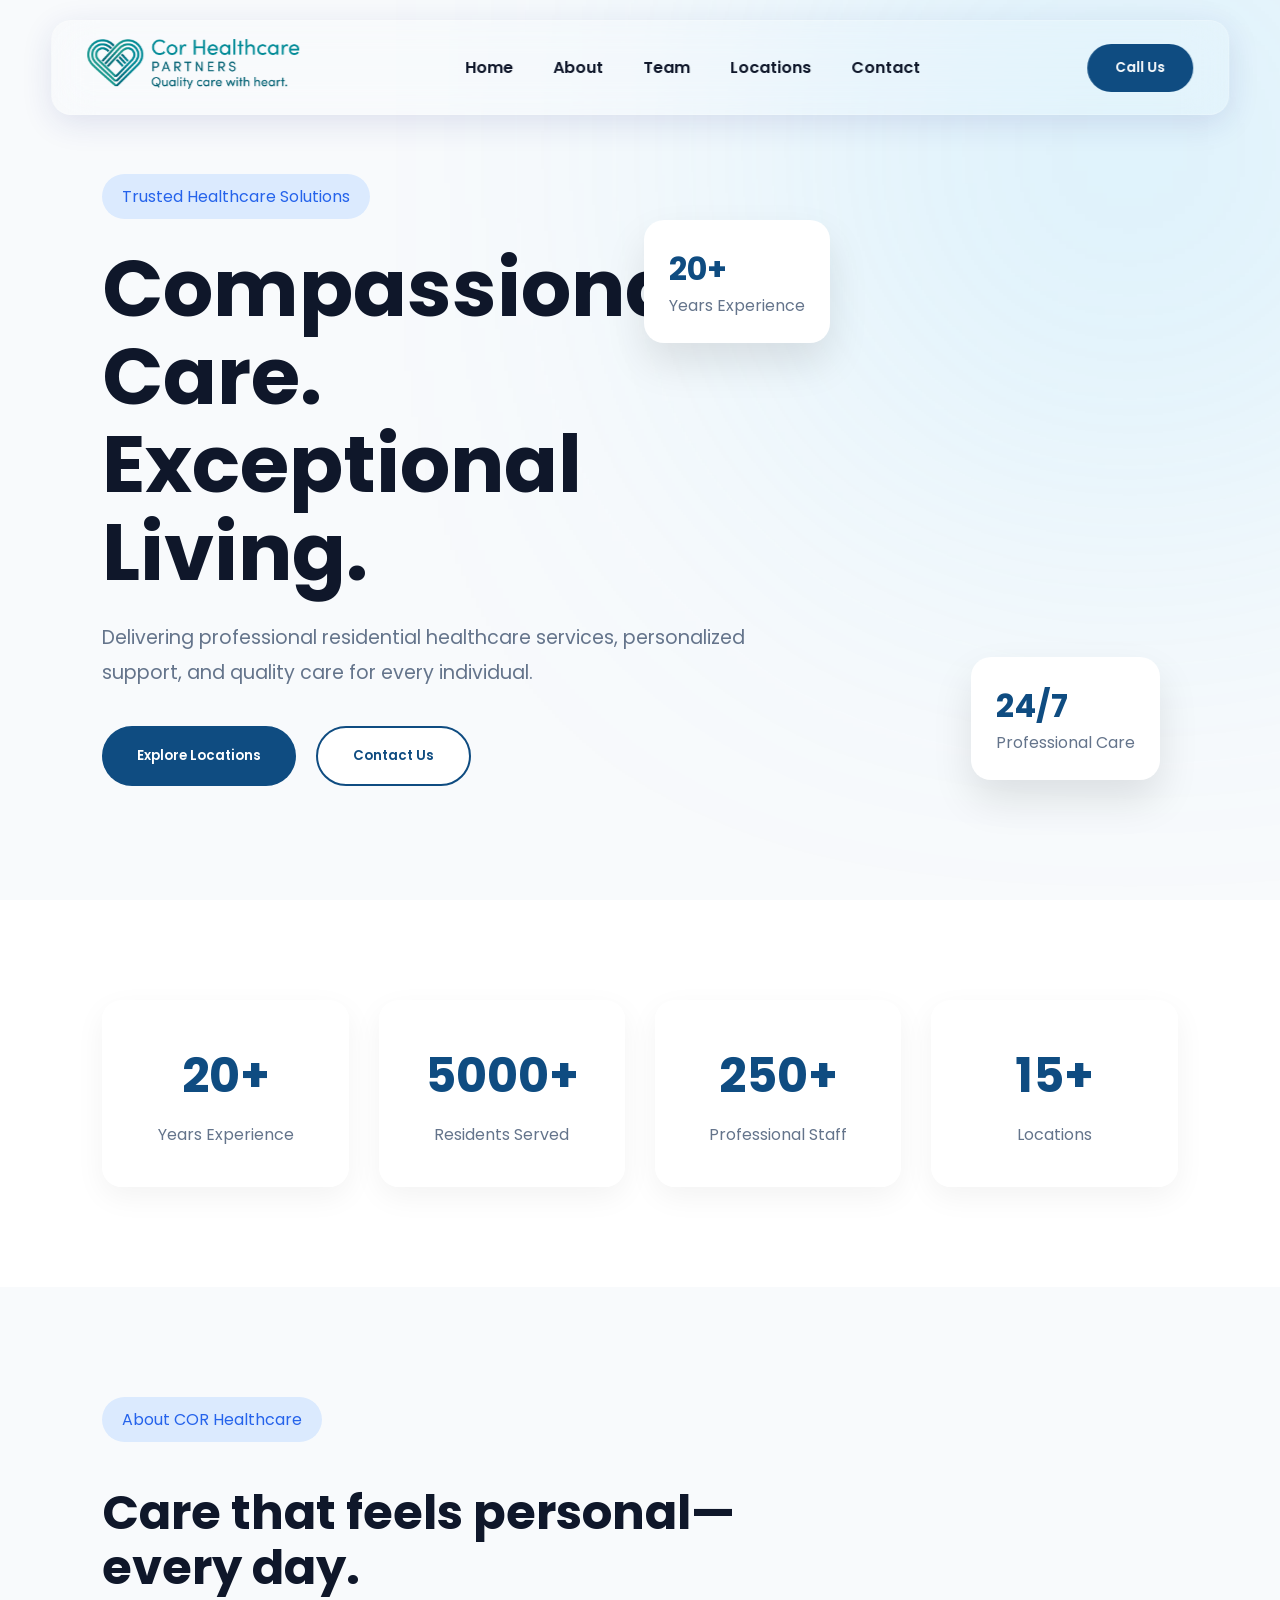
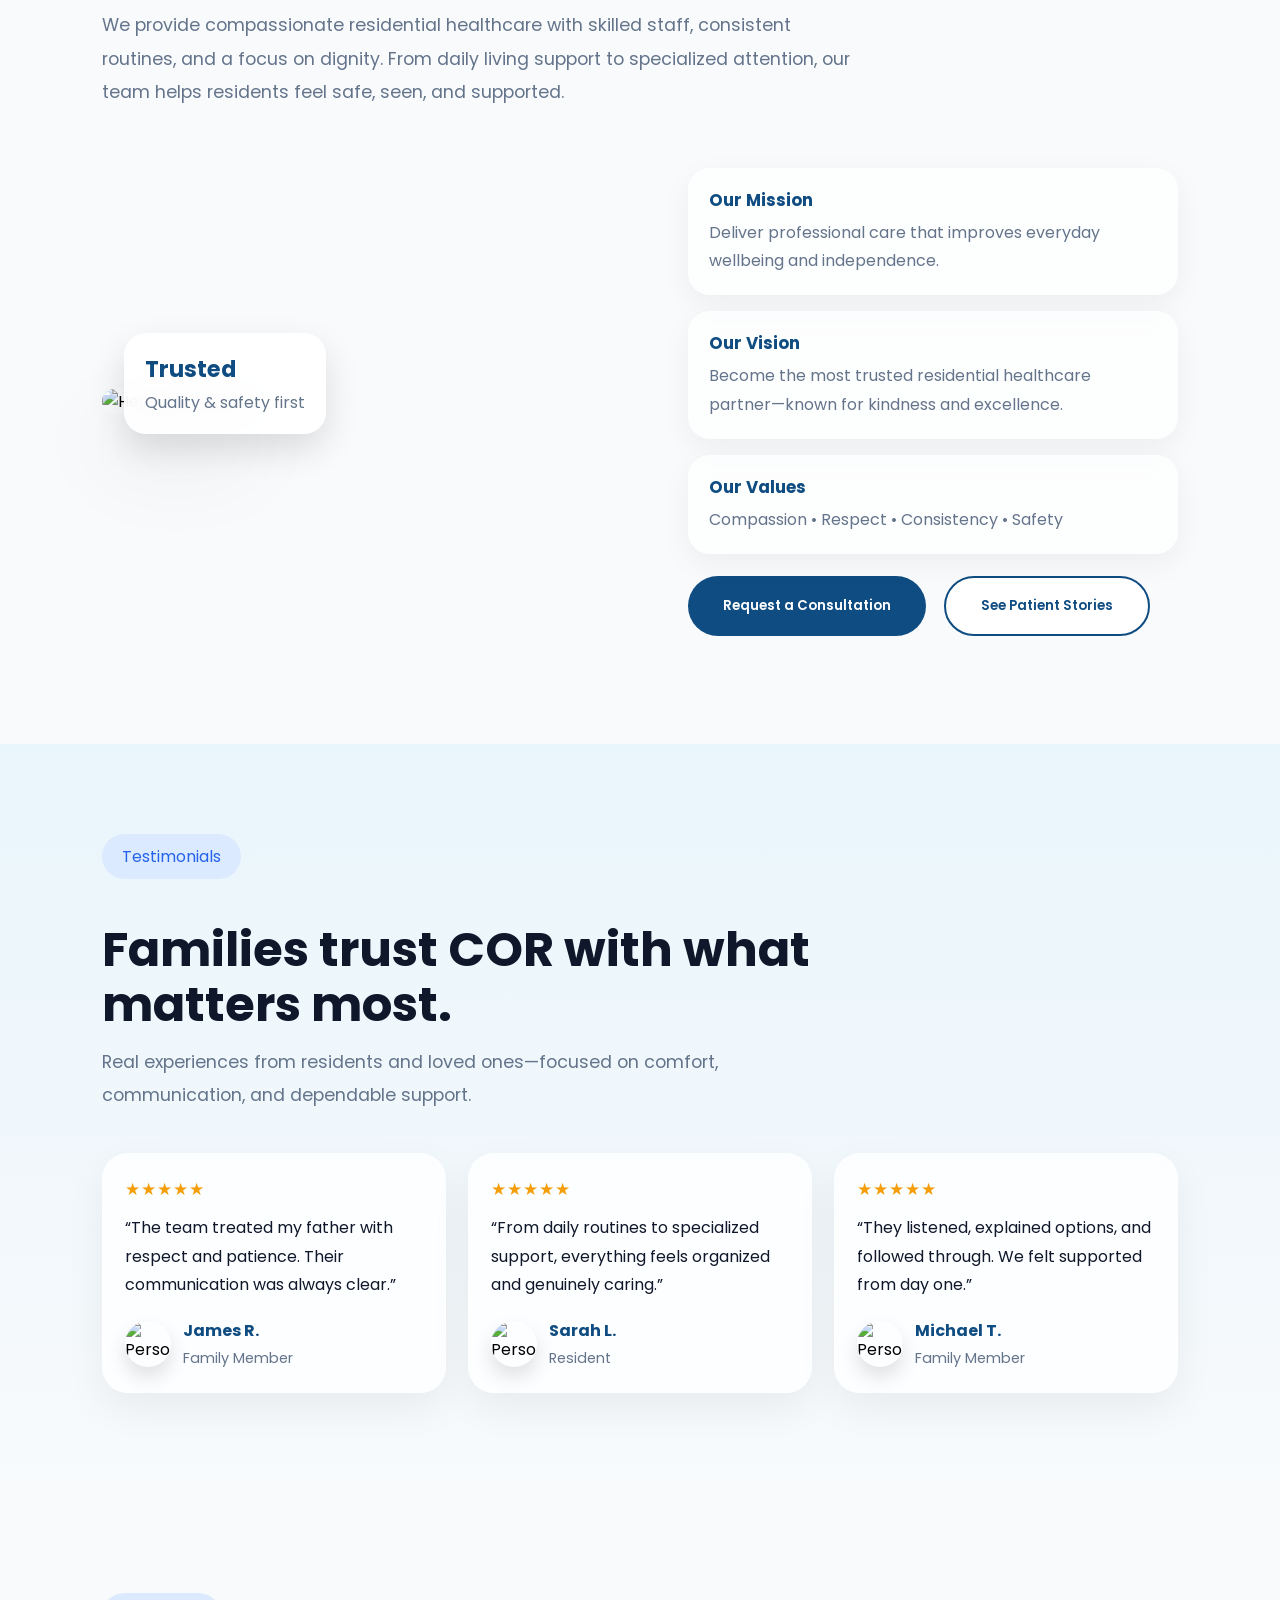
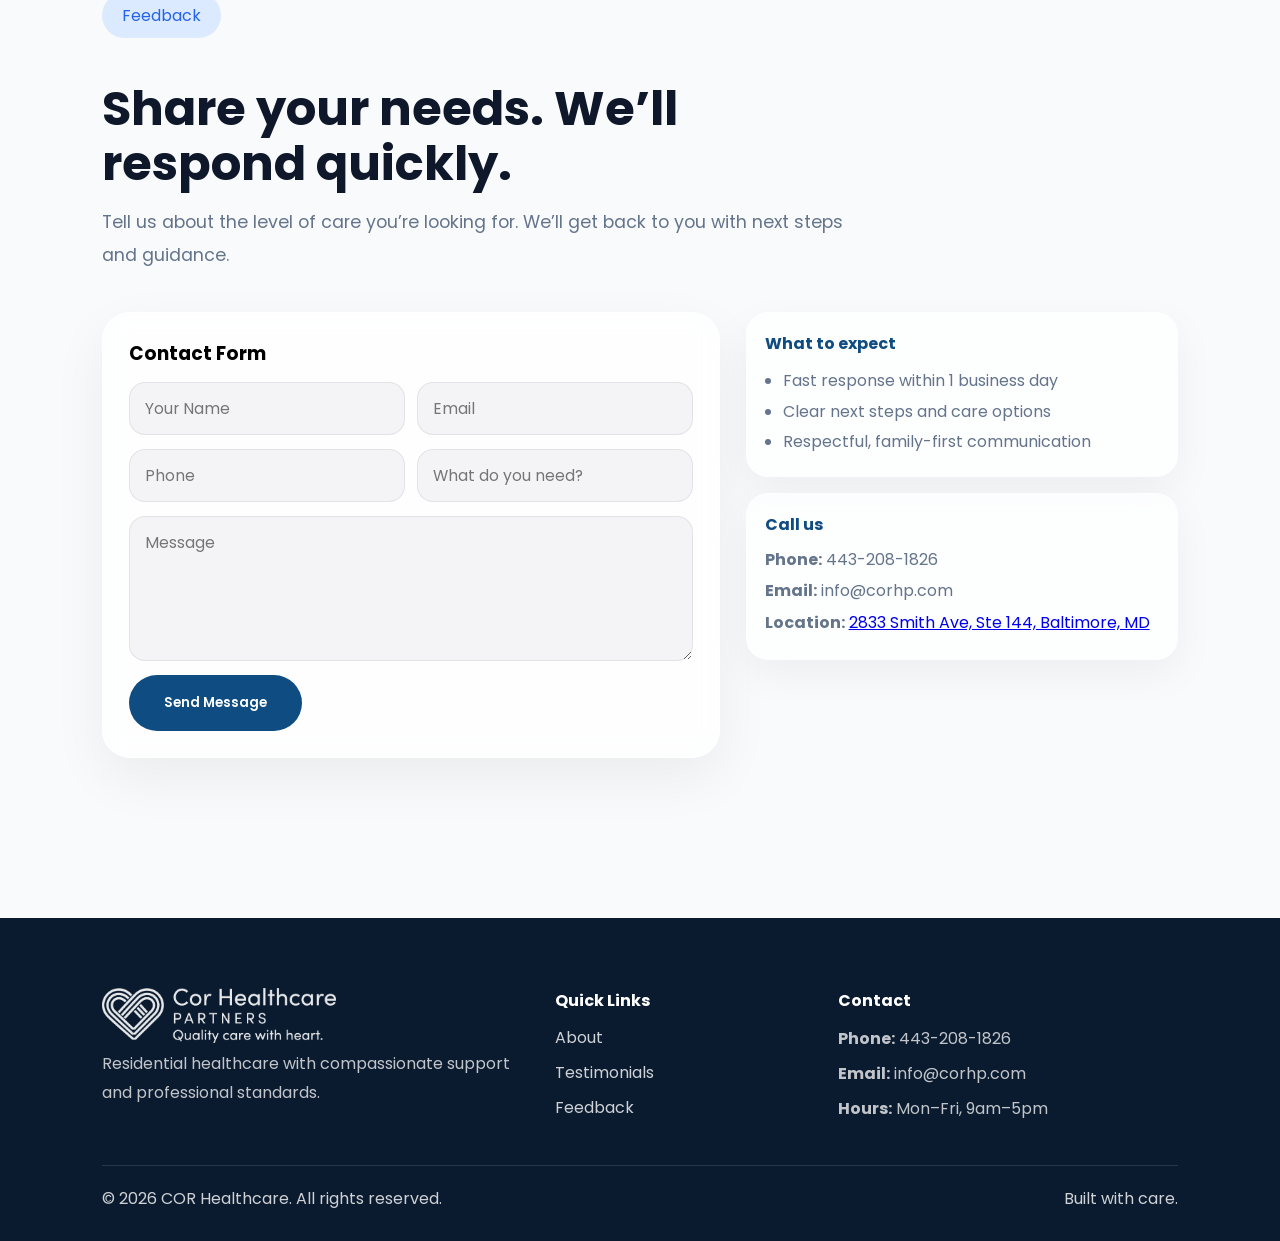
==== index.html @ ffe54008 "first" ====
<!DOCTYPE html>
<html lang="en">
<head>
  <meta charset="UTF-8">
  <meta name="viewport" content="width=device-width, initial-scale=1.0">
  <title>COR Healthcare</title>

  <link rel="stylesheet" href="index.css">
  

  

  <link rel="preconnect" href="https://fonts.googleapis.com">
  <link href="https://fonts.googleapis.com/css2?family=Poppins:wght@300;400;500;600;700;800&display=swap" rel="stylesheet">
</head>
<body>
  <div id="top"></div>

  <nav class="navbar">
    <div class="logo">
      <img src="logonew.png" alt="COR Healthcare Logo" />
    </div>

    <button class="menu-btn" type="button" aria-label="Open menu" aria-expanded="false" aria-controls="nav-links">
      <span class="menu-icon" aria-hidden="true"></span>
    </button>

    <ul id="nav-links" class="nav-links">
  <li><a href="index.html">Home</a></li>
  <li><a href="about.html">About</a></li>
  <li><a href="team.html">Team</a></li>
  <li><a href="locations.html">Locations</a></li>
  <li><a href="contact.html">Contact</a></li>
</ul>

    <button class="nav-btn" onclick="location.href='#feedback'">Call Us</button>
  </nav>






  <section class="hero">

    <div class="hero-content">
      <span class="tag">Trusted Healthcare Solutions</span>

      <h1>
        Compassionate Care.
        <br>
        Exceptional Living.
      </h1>

      <p>
        Delivering professional residential healthcare services,
        personalized support, and quality care for every individual.
      </p>

      <div class="hero-buttons">
        <button class="primary-btn">Explore Locations</button>
        <button class="secondary-btn">Contact Us</button>
      </div>
    </div>

    <div class="hero-image">
      <img src="https://images.unsplash.com/photo-1576091160550-2173dba999ef?q=80&w=1200" alt="">
    </div>

    <div class="floating-card card1">
      <h3>20+</h3>
      <p>Years Experience</p>
    </div>

    <div class="floating-card card2">
      <h3>24/7</h3>
      <p>Professional Care</p>
    </div>

  </section>



  


  <section class="stats-section reveal">
  
  <div class="stats-container">

    <div class="stat-box reveal">
      <h2 class="counter" data-target="20">0</h2>
      <p>Years Experience</p>
    </div>

    <div class="stat-box reveal">
      <h2 class="counter" data-target="5000">0</h2>
      <p>Residents Served</p>
    </div>

    <div class="stat-box reveal">
      <h2 class="counter" data-target="250">0</h2>
      <p>Professional Staff</p>
    </div>

    <div class="stat-box reveal">
      <h2 class="counter" data-target="15">0</h2>
      <p>Locations</p>
    </div>

  </div>

</section>


  <section id="about" class="about-section">
    <div class="section-inner">
      <div class="section-heading reveal">
        <span class="tag">About COR Healthcare</span>
        <h2>Care that feels personal—every day.</h2>
        <p>
          We provide compassionate residential healthcare with skilled staff, consistent routines, and a focus on dignity.
          From daily living support to specialized attention, our team helps residents feel safe, seen, and supported.
        </p>
      </div>

      <div class="about-grid">
        <div class="about-media reveal">
          <img src="https://images.unsplash.com/photo-1526256262350-7da7584cf5eb?q=80&w=1200" alt="Healthcare team" />
          <div class="media-badge">
            <h3>Trusted</h3>
            <p>Quality & safety first</p>
          </div>
        </div>

        <div class="about-content reveal">
          <div class="about-points">
            <div class="point-card">
              <h4>Our Mission</h4>
              <p>Deliver professional care that improves everyday wellbeing and independence.</p>
            </div>
            <div class="point-card">
              <h4>Our Vision</h4>
              <p>Become the most trusted residential healthcare partner—known for kindness and excellence.</p>
            </div>
            <div class="point-card">
              <h4>Our Values</h4>
              <p>Compassion • Respect • Consistency • Safety</p>
            </div>
          </div>

          <div class="about-cta">
            <button class="primary-btn" onclick="location.href='#feedback'">Request a Consultation</button>
            <button class="secondary-btn" onclick="location.href='#testimonials'">See Patient Stories</button>
          </div>
        </div>
      </div>

    </div>
  </section>

  <section id="testimonials" class="testimonials-section">
    <div class="section-inner">
      <div class="section-heading reveal">
        <span class="tag">Testimonials</span>
        <h2>Families trust COR with what matters most.</h2>
        <p>
          Real experiences from residents and loved ones—focused on comfort, communication, and dependable support.
        </p>
      </div>

      <div class="testimonial-grid">
        <div class="testimonial-card reveal">
          <div class="stars">★★★★★</div>
          <p class="quote">“The team treated my father with respect and patience. Their communication was always clear.”</p>
          <div class="person">
            <img src="https://images.unsplash.com/photo-1506794778202-cad84cf45f1d?q=80&w=1200" alt="Person" />
            <div>
              <h4>James R.</h4>
              <span>Family Member</span>
            </div>
          </div>
        </div>

        <div class="testimonial-card reveal">
          <div class="stars">★★★★★</div>
          <p class="quote">“From daily routines to specialized support, everything feels organized and genuinely caring.”</p>
          <div class="person">
            <img src="https://images.unsplash.com/photo-1544723795-3fb6469f5b39?q=80&w=1200" alt="Person" />
            <div>
              <h4>Sarah L.</h4>
              <span>Resident</span>
            </div>
          </div>
        </div>

        <div class="testimonial-card reveal">
          <div class="stars">★★★★★</div>
          <p class="quote">“They listened, explained options, and followed through. We felt supported from day one.”</p>
          <div class="person">
            <img src="https://images.unsplash.com/photo-1524504388940-b1c1722653e1?q=80&w=1200" alt="Person" />
            <div>
              <h4>Michael T.</h4>
              <span>Family Member</span>
            </div>
          </div>
        </div>

      </div>
    </div>
  </section>

  <section id="feedback" class="feedback-section">
    <div class="section-inner">
      <div class="section-heading reveal">
        <span class="tag">Feedback</span>
        <h2>Share your needs. We’ll respond quickly.</h2>
        <p>
          Tell us about the level of care you’re looking for. We’ll get back to you with next steps and guidance.
        </p>
      </div>

      <div class="feedback-grid">
        <div class="feedback-card reveal">
          <h3>Contact Form</h3>
          <form id="feedbackForm" class="form">
            <div class="form-row">
              <input type="text" name="name" placeholder="Your Name" required />
              <input type="email" name="email" placeholder="Email" required />
            </div>

            <div class="form-row">
              <input type="tel" name="phone" placeholder="Phone" required />
              <input type="text" name="topic" placeholder="What do you need?" required />
            </div>

            <textarea name="message" rows="5" placeholder="Message" required></textarea>

            <button type="submit" class="primary-btn submit-btn">Send Message</button>
          </form>
          
        </div>

        <div class="feedback-side reveal">
          <div class="side-box">
            <h4>What to expect</h4>
            <ul>
              <li>Fast response within 1 business day</li>
              <li>Clear next steps and care options</li>
              <li>Respectful, family-first communication</li>
            </ul>
          </div>
          <div class="side-box">
            <h4>Call us</h4>
            <p class="contact-line"><strong>Phone:</strong> 443-208-1826</p>
            <p class="contact-line"><strong>Email:</strong> info@corhp.com</p>
            <p class="contact-line">
  <strong>Location:</strong>
  <a href="https://www.google.com/maps/search/?api=1&query=2833+Smith+Ave,+Ste+144,+Baltimore,+MD"
     target="_blank" rel="noopener noreferrer">
    2833 Smith Ave, Ste 144, Baltimore, MD
  </a>
</p>
          </div>
        </div>
      </div>

      <div id="toast" class="toast" aria-live="polite"></div>
    </div>
  </section>

  <footer id="footer" class="footer">
    <div class="section-inner">
      <div class="footer-grid">
        <div class="footer-col reveal">
          <div class="footer-logo">
  <img src="footerlogo.png" alt="COR Healthcare Logo" />
</div>
          <p>
            Residential healthcare with compassionate support and professional standards.
          </p>
        </div>

        <div class="footer-col reveal">
          <h4>Quick Links</h4>
          <ul>
            <li><a href="#about">About</a></li>
            <li><a href="#testimonials">Testimonials</a></li>
            <li><a href="#feedback">Feedback</a></li>
          </ul>
        </div>

        <div class="footer-col reveal">
          <h4>Contact</h4>
          <p class="contact-line"><strong>Phone:</strong> 443-208-1826</p>
          <p class="contact-line"><strong>Email:</strong> info@corhp.com</p>
          <p class="contact-line"><strong>Hours:</strong> Mon–Fri, 9am–5pm</p>
        </div>
      </div>

      <div class="footer-bottom">
        <div class="reveal">© <span id="year"></span> COR Healthcare. All rights reserved.</div>
        <div class="reveal">Built with care.</div>
      </div>
    </div>
  </footer>

  <script src="index.js"></script>

</body>
</html>
---- index.css ----
*{
  margin:0;
  padding:0;
  box-sizing:border-box;
  font-family:'Poppins',sans-serif;
}

body{
  background:#f8fafc;
  overflow-x:hidden;
}

/* Reusable section container */
.section-inner{
  width:100%;
  max-width:1200px;
  margin:0 auto;
}

/* Smooth scroll for anchor jumps */
html{
  scroll-behavior:smooth;
}
html, body{
  overflow-x: hidden;
}

/* =========================
   REVEAL ON SCROLL
========================= */
.reveal{
  opacity:0;
  transform:translateY(22px);
  transition:0.8s ease;
}

.reveal.active{
  opacity:1;
  transform:translateY(0);
}

/* slight staggering for grids */
.reveal:nth-child(2){
  transition-delay:80ms;
}
.reveal:nth-child(3){
  transition-delay:140ms;
}
.reveal:nth-child(4){
  transition-delay:200ms;
}


/* =========================
   GLASSMORPHIC NAVBAR
========================= */

.navbar{
  position: fixed;
  top: 20px;
  left: 50%;
  transform: translateX(-50%);
  width: 92%;
  max-width: 1400px;

  padding: 18px 35px;

  display: flex;
  justify-content: space-between;
  align-items: center;

  z-index: 1000;

  background: rgba(255,255,255,0.08);
  backdrop-filter: blur(20px);
  -webkit-backdrop-filter: blur(20px);

  border: 1px solid rgba(255,255,255,0.18);
  border-radius: 20px;

  box-shadow: 0 8px 32px rgba(31,38,135,.12);

  transition: .4s ease;
}

.navbar.scrolled{
  background: rgba(255,255,255,0.85);
  backdrop-filter: blur(30px);
  -webkit-backdrop-filter: blur(30px);
  box-shadow: 0 15px 40px rgba(0,0,0,.08);
}

/* LOGO */
.logo img {
  height: 50px;   /* adjust as needed */
  width: auto;
  object-fit: contain;
}

/* NAV LINKS */
.nav-links{
  display:flex;
  list-style:none;
  gap:40px;
}

.nav-links a{
  text-decoration:none;
  color:#0f172a;
  font-weight:600;
  position:relative;
  transition:.3s;
}

/* hover underline */
.nav-links a::after{
  content:'';
  position:absolute;
  left:0;
  bottom:-6px;
  width:0%;
  height:2px;
  background:#0f4c81;
  transition:.3s;
}

.nav-links a:hover::after{
  width:100%;
}

/* BUTTON */
.nav-btn{
  background:#0f4c81;
  color:white;
  border:none;
  padding:14px 28px;
  border-radius:50px;
  cursor:pointer;
  font-weight:600;
  transition:.3s;
}

.nav-btn:hover{
  transform:translateY(-3px);
  box-shadow:0 12px 25px rgba(15,76,129,.35);
}

/* MOBILE MENU BUTTON */
.menu-btn{
  display:none;
  width:46px;
  height:40px;
  border-radius:12px;
  border:1px solid rgba(255,255,255,0.25);
  background:rgba(255,255,255,0.18);
  backdrop-filter: blur(10px);
  -webkit-backdrop-filter: blur(10px);
  cursor:pointer;
  align-items:center;
  justify-content:center;
}

.menu-icon{
  width:22px;
  height:14px;
  position:relative;
  display:block;
}

.menu-icon::before,
.menu-icon::after{
  content:"";
  position:absolute;
  left:0;
  right:0;
  height:2px;
  background:#0f172a;
  border-radius:2px;
}

.menu-icon::before{ top:0; }
.menu-icon::after{ bottom:0; }

.menu-icon{
  background:linear-gradient(#0f172a,#0f172a);
  background-repeat:no-repeat;
  background-size:100% 2px;
  background-position:center;
}

/* =========================
   HERO SECTION
========================= */


.hero{
  min-height:100vh;
  padding:160px 8% 100px;
  display:flex;
  align-items:center;
  justify-content:space-between;
  gap:80px;
  position:relative;
}

/* soft background glow */
.hero::before{
  content:'';
  position:absolute;
  width:700px;
  height:700px;
  background:#38bdf8;
  filter:blur(180px);
  opacity:.15;
  top:-200px;
  right:-200px;
  z-index:-1;
}

.hero-content{
  max-width:650px;
}

.tag{
  display:inline-block;
  padding:10px 20px;
  border-radius:30px;
  background:#dbeafe;
  color:#2563eb;
  margin-bottom:25px;
}

/* BIG TYPOGRAPHY */
.hero-content h1{
  font-size:5rem;
  line-height:1.1;
  color:#0f172a;
  margin-bottom:25px;
}

.hero-content p{
  font-size:1.2rem;
  color:#64748b;
  line-height:1.8;
  margin-bottom:35px;
}

.hero-buttons{
  display:flex;
  gap:20px;
}

/* BUTTONS */
.primary-btn{
  background:#0f4c81;
  color:white;
  border:none;
  padding:18px 35px;
  border-radius:50px;
  cursor:pointer;
  font-weight:600;
}

.secondary-btn{
  background:white;
  border:2px solid #0f4c81;
  color:#0f4c81;
  padding:18px 35px;
  border-radius:50px;
  cursor:pointer;
  font-weight:600;
}

/* IMAGE */
.hero-image{
  flex:1;
}

.hero-image img{
  width:100%;
  border-radius:30px;
  box-shadow:0 40px 80px rgba(0,0,0,.15);
}

/* FLOATING CARDS */
.floating-card{
  position:absolute;
  background:white;
  padding:25px;
  border-radius:20px;
  box-shadow:0 20px 40px rgba(0,0,0,.1);
  animation: float 4s ease-in-out infinite;
}

@keyframes float{
  0%,100%{ transform:translateY(0); }
  50%{ transform:translateY(-10px); }
}

.card1{
  top:220px;
  right:450px;
}

.card2{
  bottom:120px;
  right:120px;
}

.floating-card h3{
  color:#0f4c81;
  font-size:2rem;
}

.floating-card p{
  color:#64748b;
}

/* =========================
   RESPONSIVE DESIGN
========================= */

/* LAPTOP */
@media(max-width:1200px){
  .hero-content h1{
    font-size:4rem;
  }
}

/* TABLET */
@media(max-width:991px){

  .hero{
    flex-direction:column;
    text-align:center;
    gap:40px;
    padding-top:180px;
  }

  .hero-content h1{
    font-size:3.2rem;
  }

  .hero-buttons{
    justify-content:center;
  }

  .floating-card{
    display:none;
  }

  .menu-btn{
    display:inline-flex;
  }

  /* Mobile dropdown panel */
  .nav-links{
    display:block;
    position:absolute;
    top:88px;
    left:50%;
    transform:translateX(-50%);

    width:min(92vw, 520px);
    padding:12px;

    background:rgba(255,255,255,0.92);
    border:1px solid rgba(255,255,255,0.35);
    backdrop-filter: blur(18px);
    -webkit-backdrop-filter: blur(18px);
    border-radius:18px;

    box-shadow:0 18px 60px rgba(0,0,0,0.12);

    max-height:0;
    overflow:hidden;
    opacity:0;
    transition:0.25s ease;
  }

  .nav-links.active{
    max-height:320px;
    opacity:1;
  }

  .nav-links{
    display:flex;
    flex-direction:column;
    gap:14px;
    align-items:flex-start;
  }

  .nav-links a{
    width:100%;
    padding:10px 12px;
    border-radius:12px;
  }

  .nav-links a::after{
    display:none;
  }

  .nav-links a:hover{
    background:rgba(15,76,129,0.08);
  }
}

/* MOBILE */
@media(max-width:576px){

  .navbar{
    padding:15px 18px;
    top:14px;
  }

  .hero{
    padding-left:4%;
    padding-right:4%;
  }

  .hero-content h1{
    font-size:2.4rem;
  }

  .hero-content p{
    font-size:1rem;
  }

  .hero-buttons{
    flex-direction:column;
  }

  .primary-btn,
  .secondary-btn{
    width:100%;
  }

  /* Keep dropdown aligned */
  .nav-links{
    top:82px;
  }
}









.stats-section{
  padding:100px 8%;
  background:#ffffff;
}

.stats-container{
  display:grid;
  grid-template-columns:repeat(4,1fr);
  gap:30px;
  max-width:1200px;
  margin:auto;
}

.stat-box{
  text-align:center;
  padding:40px 20px;
  border-radius:20px;

  background:rgba(255,255,255,0.7);
  backdrop-filter: blur(10px);

  box-shadow:0 10px 30px rgba(0,0,0,0.05);

  transition:0.4s ease;
}

.stat-box:hover{
  transform:translateY(-10px);
  box-shadow:0 20px 50px rgba(0,0,0,0.1);
}

.stat-box h2{
  font-size:3rem;
  color:#0f4c81;
  margin-bottom:10px;
}

.stat-box p{
  color:#64748b;
  font-size:1rem;
}

/* RESPONSIVE */

@media(max-width:992px){
  .stats-container{
    grid-template-columns:repeat(2,1fr);
  }
}

@media(max-width:576px){
  .stats-container{
    grid-template-columns:1fr;
  }

  .stat-box h2{
    font-size:2.5rem;
  }
}

/* =========================
   ABOUT
========================= */
.about-section{
  padding:110px 8% 90px;
  position:relative;
}

.section-heading{
  max-width:760px;
  margin-bottom:40px;
}

.section-heading h2{
  font-size:3rem;
  color:#0f172a;
  margin:18px 0 14px;
  line-height:1.15;
}

.section-heading p{
  color:#64748b;
  font-size:1.1rem;
  line-height:1.9;
}

.about-grid{
  display:grid;
  grid-template-columns:1.05fr 0.95fr;
  gap:45px;
  align-items:center;
}

.about-media{
  position:relative;
}

.about-media img{
  width:100%;
  height:420px;
  object-fit:cover;
  border-radius:30px;
  box-shadow:0 40px 90px rgba(0,0,0,0.12);
}

.media-badge{
  position:absolute;
  left:22px;
  bottom:-20px;
  background:rgba(255,255,255,0.92);
  border:1px solid rgba(255,255,255,0.35);
  backdrop-filter: blur(15px);
  -webkit-backdrop-filter: blur(15px);
  border-radius:22px;
  padding:18px 20px;
  box-shadow:0 15px 35px rgba(0,0,0,0.12);
}

.media-badge h3{
  color:#0f4c81;
  font-size:1.4rem;
  margin-bottom:4px;
}

.media-badge p{
  color:#64748b;
}

.about-content{
  padding:18px 0;
}

.about-points{
  display:grid;
  gap:16px;
}

.point-card{
  background:rgba(255,255,255,0.7);
  border:1px solid rgba(255,255,255,0.35);
  backdrop-filter: blur(10px);
  -webkit-backdrop-filter: blur(10px);
  border-radius:22px;
  padding:18px 20px;
  box-shadow:0 10px 30px rgba(0,0,0,0.05);
}

.point-card h4{
  color:#0f4c81;
  font-size:1.05rem;
  margin-bottom:6px;
}

.point-card p{
  color:#64748b;
  line-height:1.8;
}

.about-cta{
  display:flex;
  gap:18px;
  margin-top:22px;
  flex-wrap:wrap;
}

/* =========================
   TESTIMONIALS
========================= */
.testimonials-section{
  padding:90px 8% 110px;
  background:linear-gradient(180deg, rgba(56,189,248,0.08), rgba(255,255,255,0.0));
}

.testimonial-grid{
  display:grid;
  grid-template-columns:repeat(3,1fr);
  gap:22px;
}

.testimonial-card{
  background:rgba(255,255,255,0.78);
  border:1px solid rgba(255,255,255,0.35);
  backdrop-filter: blur(12px);
  -webkit-backdrop-filter: blur(12px);
  border-radius:26px;
  padding:22px;
  box-shadow:0 15px 40px rgba(0,0,0,0.06);
  transition:0.35s ease;
}

.testimonial-card:hover{
  transform:translateY(-10px);
  box-shadow:0 25px 60px rgba(0,0,0,0.12);
}

.stars{
  color:#f59e0b;
  letter-spacing:1px;
  margin-bottom:12px;
  font-size:1.05rem;
}

.quote{
  color:#0f172a;
  line-height:1.8;
  font-size:1rem;
  margin-bottom:18px;
}

.person{
  display:flex;
  gap:12px;
  align-items:center;
}

.person img{
  width:46px;
  height:46px;
  border-radius:50%;
  object-fit:cover;
  box-shadow:0 10px 20px rgba(0,0,0,0.12);
}

.person h4{
  color:#0f4c81;
  margin-bottom:2px;
  font-size:1rem;
}

.person span{
  color:#64748b;
  font-size:0.9rem;
}

/* =========================
   FEEDBACK / FORM
========================= */
.feedback-section{
  padding:90px 8% 120px;
}

.feedback-grid{
  display:grid;
  grid-template-columns:1fr 0.7fr;
  gap:26px;
  align-items:start;
}

.feedback-card{
  background:rgba(255,255,255,0.82);
  border:1px solid rgba(255,255,255,0.4);
  backdrop-filter: blur(12px);
  -webkit-backdrop-filter: blur(12px);
  border-radius:28px;
  padding:26px;
  box-shadow:0 20px 55px rgba(0,0,0,0.06);
}

.form h3{
  margin-bottom:10px;
}

.form{
  display:flex;
  flex-direction:column;
  gap:14px;
  margin-top:14px;
}

.form-row{
  display:grid;
  grid-template-columns:1fr 1fr;
  gap:12px;
}

input, textarea{
  width:100%;
  border:none;
  outline:none;
  padding:14px 15px;
  border-radius:16px;
  background:rgba(15,23,42,0.04);
  border:1px solid rgba(15,23,42,0.08);
  color:#0f172a;
  transition:0.25s ease;
  font-size:0.98rem;
}

input:focus, textarea:focus{
  border-color:rgba(15,76,129,0.5);
  box-shadow:0 0 0 4px rgba(56,189,248,0.18);
  background:rgba(56,189,248,0.06);
}

.submit-btn{
  width:fit-content;
}

.form-note{
  margin-top:14px;
  color:#64748b;
  font-size:0.92rem;
  line-height:1.6;
}

.feedback-side{
  display:flex;
  flex-direction:column;
  gap:16px;
}

.side-box{
  background:rgba(255,255,255,0.72);
  border:1px solid rgba(255,255,255,0.35);
  backdrop-filter: blur(12px);
  -webkit-backdrop-filter: blur(12px);
  border-radius:22px;
  padding:18px;
  box-shadow:0 14px 40px rgba(0,0,0,0.05);
}

.side-box h4{
  color:#0f4c81;
  margin-bottom:10px;
}

.side-box ul{
  padding-left:18px;
  color:#64748b;
  line-height:1.9;
}

.contact-line{
  color:#64748b;
  margin:6px 0;
  line-height:1.6;
}

.toast{
  margin-top:18px;
  min-height:22px;
  font-weight:600;
  color:#0f4c81;
  opacity:0;
  transform:translateY(10px);
  transition:0.25s ease;
}

.toast.show{
  opacity:1;
  transform:translateY(0);
}

/* =========================
   FOOTER
========================= */
.footer{
  padding:70px 8% 30px;
  background:#0b1b2f;
  color:white;
}

.footer-grid{
  display:grid;
  grid-template-columns:1fr 0.6fr 0.8fr;
  gap:28px;
}

.footer-col p{
  color:rgba(255,255,255,0.75);
  line-height:1.8;
}

.footer-logo img {
  height: 55px;
  opacity: 0.9;
  transition: 0.3s ease;
}

.footer-logo img:hover {
  opacity: 1;
  transform: scale(1.05);
}

.footer-col h4{
  margin-bottom:12px;
  color:#ffffff;
}

.footer-col ul{
  padding:0;
  list-style:none;
  display:flex;
  flex-direction:column;
  gap:10px;
}

.footer-col a{
  color:rgba(255,255,255,0.8);
  text-decoration:none;
  position:relative;
}

.footer-col a::after{
  content:'';
  position:absolute;
  left:0;
  bottom:-6px;
  width:0%;
  height:2px;
  background:#67c3ff;
  transition:.3s;
}

.footer-col a:hover::after{
  width:100%;
}

.footer-bottom{
  margin-top:35px;
  display:flex;
  justify-content:space-between;
  gap:14px;
  padding-top:20px;
  border-top:1px solid rgba(255,255,255,0.12);
  color:rgba(255,255,255,0.8);
  flex-wrap:wrap;
}

.footer-bottom .reveal{
  opacity:1;
  transform:none;
  transition:none;
}

/* =========================
   RESPONSIVE NEW SECTIONS
========================= */
@media(max-width:992px){
  .about-grid{ grid-template-columns:1fr; }
  .about-media img{ height:360px; }
  .testimonial-grid{ grid-template-columns:1fr; }
  .feedback-grid{ grid-template-columns:1fr; }
  .footer-grid{ grid-template-columns:1fr; }
  .section-heading h2{ font-size:2.4rem; }
}
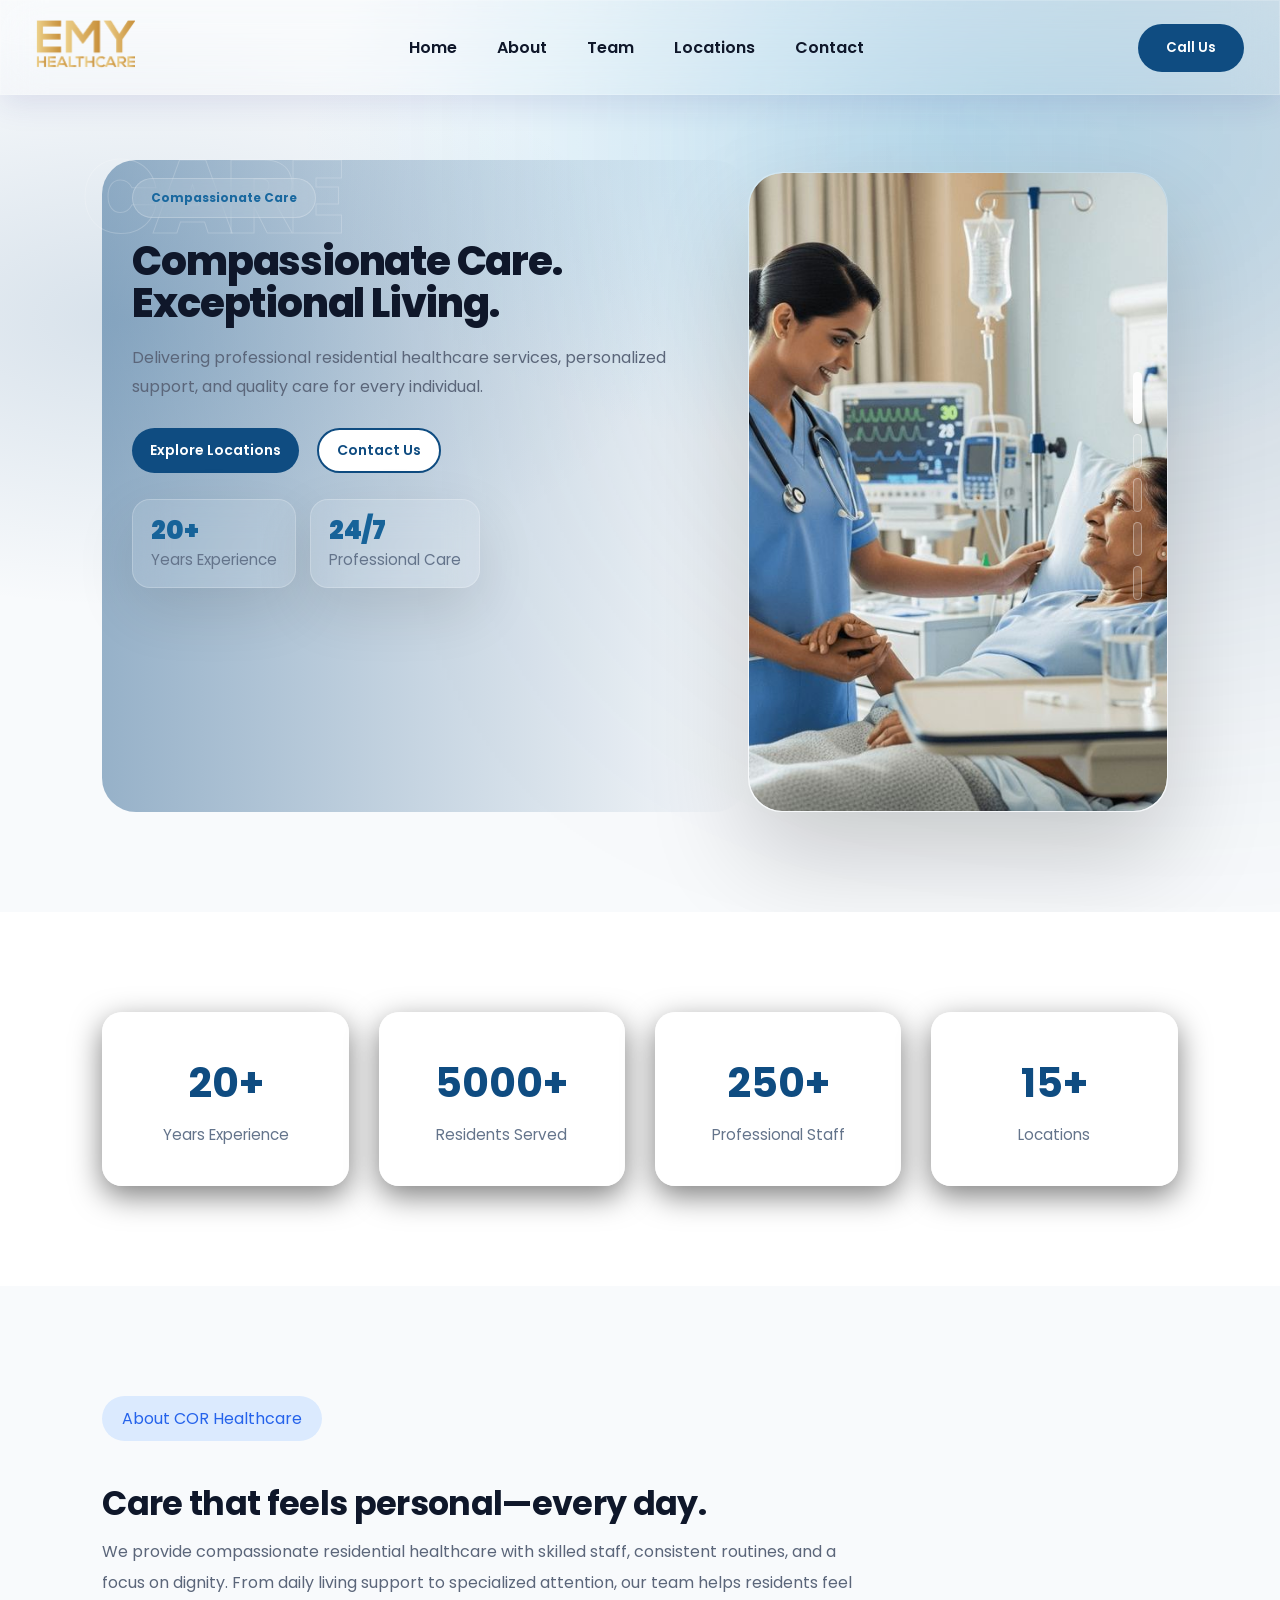
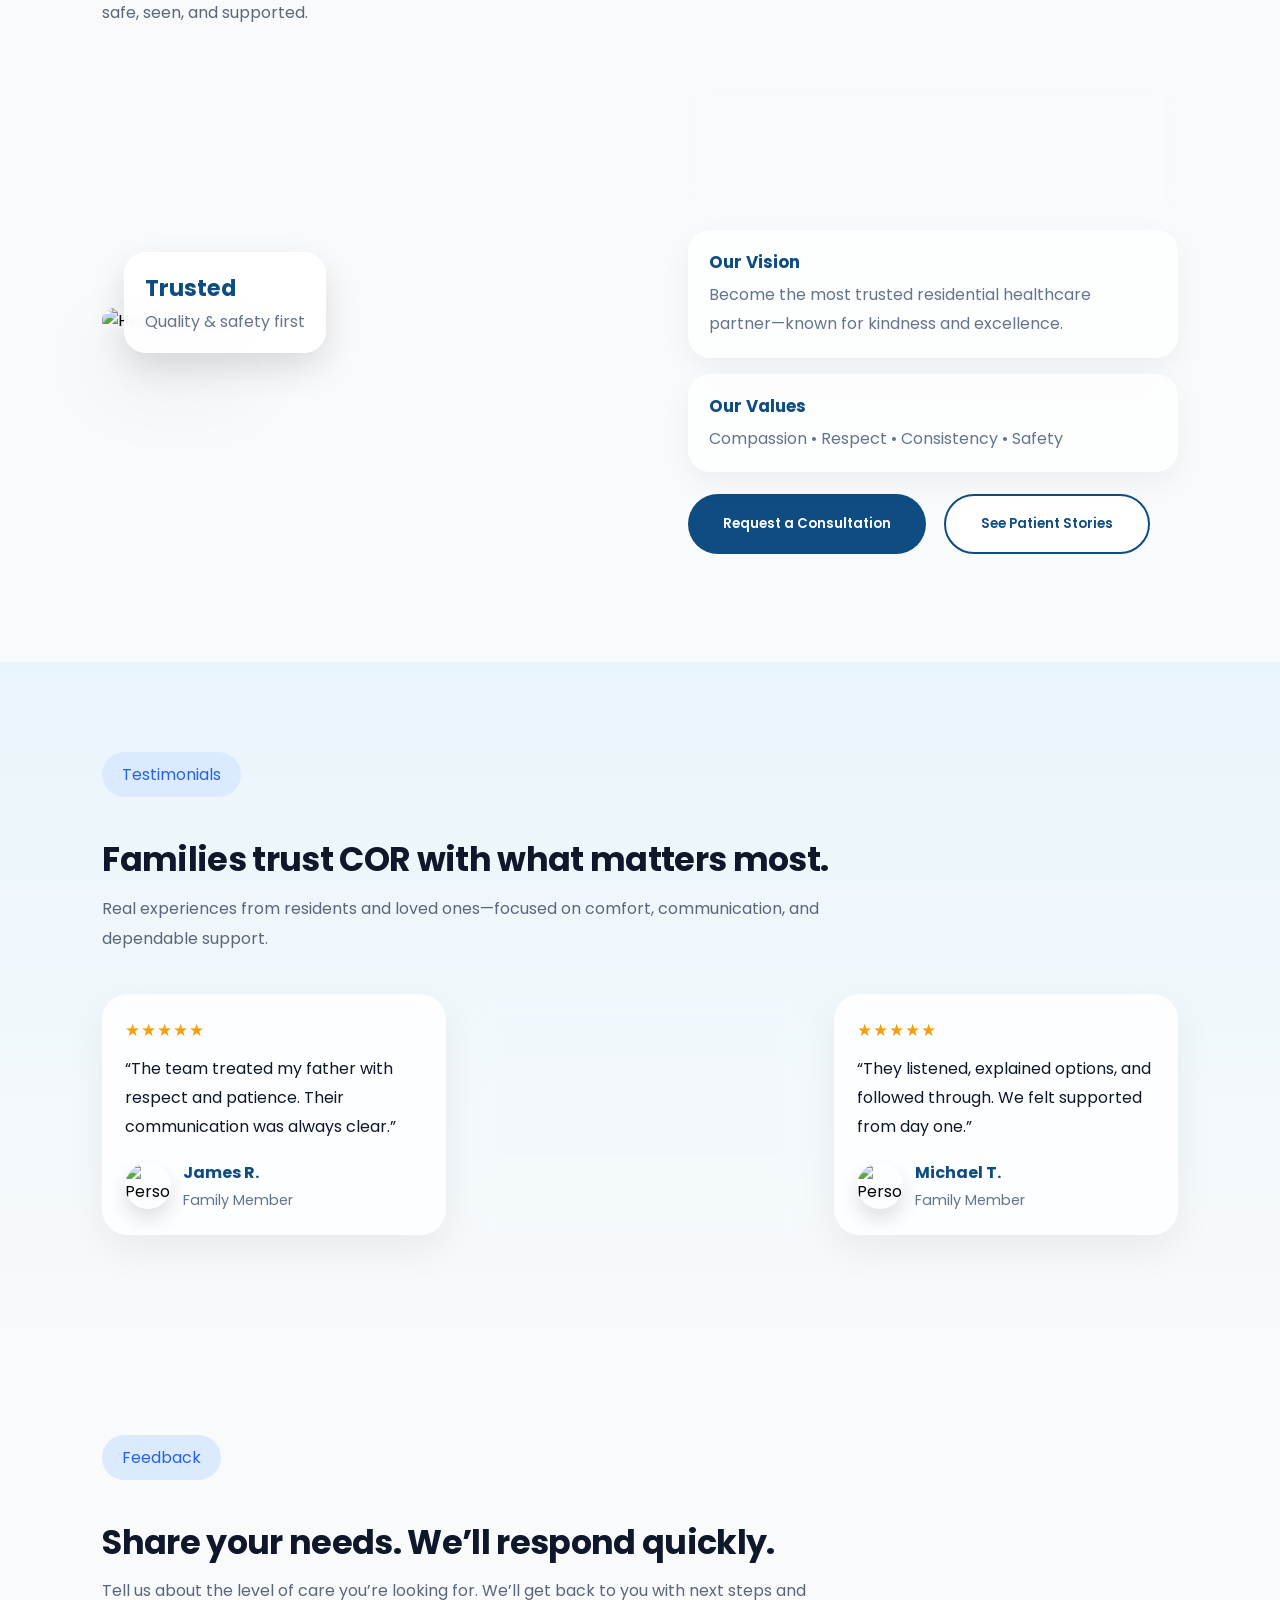
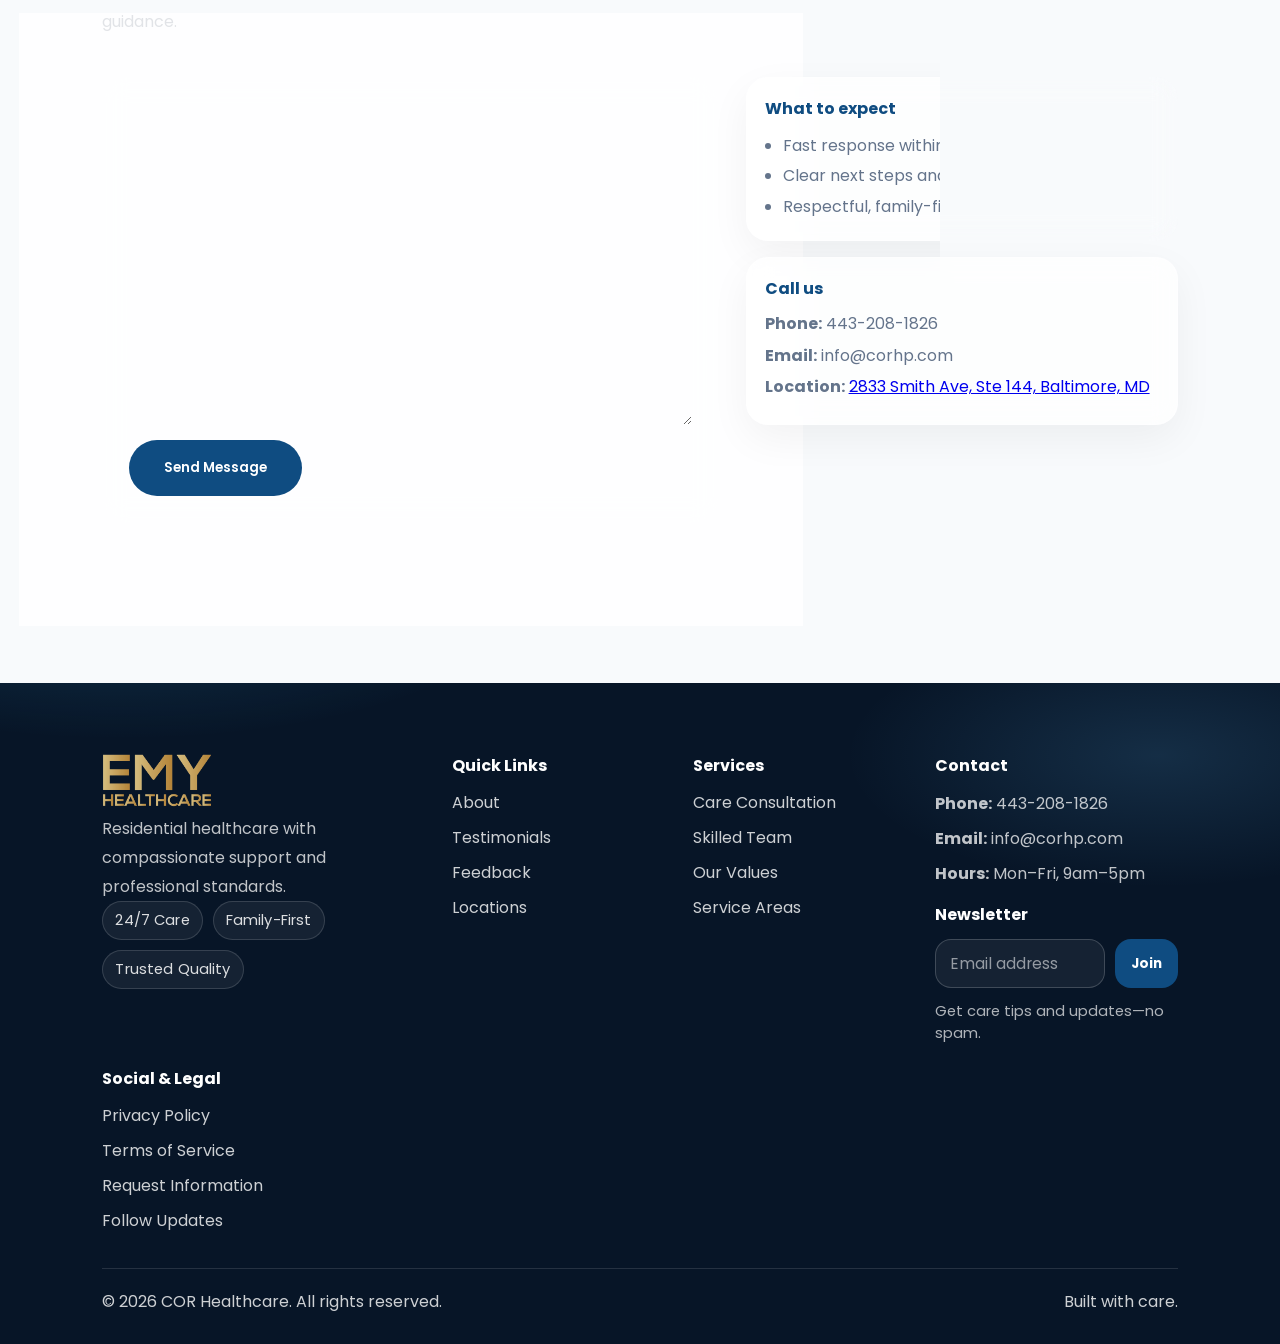
==== commit 4e2b6967: "last" ====
--- a/index.html
+++ b/index.html
@@ -18,7 +18,7 @@
 
   <nav class="navbar">
     <div class="logo">
-      <img src="logonew.png" alt="COR Healthcare Logo" />
+      <img src="logohealth.png" alt="COR Healthcare Logo" />
     </div>
 
     <button class="menu-btn" type="button" aria-label="Open menu" aria-expanded="false" aria-controls="nav-links">
@@ -41,43 +41,63 @@
 
 
 
-  <section class="hero">
-
-    <div class="hero-content">
-      <span class="tag">Trusted Healthcare Solutions</span>
-
-      <h1>
-        Compassionate Care.
-        <br>
-        Exceptional Living.
-      </h1>
-
-      <p>
-        Delivering professional residential healthcare services,
-        personalized support, and quality care for every individual.
-      </p>
-
-      <div class="hero-buttons">
-        <button class="primary-btn">Explore Locations</button>
-        <button class="secondary-btn">Contact Us</button>
-      </div>
-    </div>
-
-    <div class="hero-image">
-      <img src="https://images.unsplash.com/photo-1576091160550-2173dba999ef?q=80&w=1200" alt="">
-    </div>
-
-    <div class="floating-card card1">
-      <h3>20+</h3>
-      <p>Years Experience</p>
-    </div>
-
-    <div class="floating-card card2">
-      <h3>24/7</h3>
-      <p>Professional Care</p>
-    </div>
-
+  <section class="hero-slider" id="heroSlider" aria-label="Healthcare hero slider">
+    <div class="hero-slider__panel hero-slider__panel--left">
+      <div class="hero-slider__bg-word" aria-hidden="true" data-bg-word></div>
+
+      <div class="hero-slider__content">
+        <div class="hero-slider__tag glass" data-tag>Trusted Healthcare Solutions</div>
+        <h1 class="hero-slider__headline" data-headline>Compassionate Care. Exceptional Living.</h1>
+        <p class="hero-slider__description" data-description>
+          Delivering professional residential healthcare services, personalized support, and quality care for every individual.
+        </p>
+
+        <div class="hero-slider__ctas">
+          <button class="primary-btn" type="button" data-cta-primary style="padding:10px 18px; font-size:14px;">
+  Explore Locations
+</button>
+
+<button class="secondary-btn" type="button" data-cta-secondary style="padding:10px 18px; font-size:14px;">
+  Contact Us
+</button>
+        </div>
+
+        <div class="hero-slider__stats" aria-label="Healthcare highlights">
+          <div class="stat-pill glass" data-stat-1>
+            <div class="stat-pill__value">20+</div>
+            <div class="stat-pill__label">Years Experience</div>
+          </div>
+          <div class="stat-pill glass" data-stat-2>
+            <div class="stat-pill__value">24/7</div>
+            <div class="stat-pill__label">Professional Care</div>
+          </div>
+        </div>
+      </div>
+    </div>
+
+    <div class="hero-slider__panel hero-slider__panel--right">
+      <div class="hero-slider__image-frame">
+        <img class="hero-slider__image" data-image alt="Healthcare image" />
+      </div>
+
+      <div class="hero-slider__nav hero-slider__nav--desktop" role="tablist" aria-label="Slide navigation">
+        <button class="hero-slider__nav-dot" type="button" role="tab" aria-selected="true" data-nav-index="0" aria-label="Compassionate Care"></button>
+        <button class="hero-slider__nav-dot" type="button" role="tab" aria-selected="false" data-nav-index="1" aria-label="Assisted Living"></button>
+        <button class="hero-slider__nav-dot" type="button" role="tab" aria-selected="false" data-nav-index="2" aria-label="Nursing Services"></button>
+        <button class="hero-slider__nav-dot" type="button" role="tab" aria-selected="false" data-nav-index="3" aria-label="Specialized Care"></button>
+        <button class="hero-slider__nav-dot" type="button" role="tab" aria-selected="false" data-nav-index="4" aria-label="Rehabilitation Support"></button>
+      </div>
+
+      <div class="hero-slider__nav hero-slider__nav--mobile" role="tablist" aria-label="Slide navigation">
+        <button class="hero-slider__nav-dot" type="button" role="tab" aria-selected="true" data-nav-index="0" aria-label="Compassionate Care"></button>
+        <button class="hero-slider__nav-dot" type="button" role="tab" aria-selected="false" data-nav-index="1" aria-label="Assisted Living"></button>
+        <button class="hero-slider__nav-dot" type="button" role="tab" aria-selected="false" data-nav-index="2" aria-label="Nursing Services"></button>
+        <button class="hero-slider__nav-dot" type="button" role="tab" aria-selected="false" data-nav-index="3" aria-label="Specialized Care"></button>
+        <button class="hero-slider__nav-dot" type="button" role="tab" aria-selected="false" data-nav-index="4" aria-label="Rehabilitation Support"></button>
+      </div>
+    </div>
   </section>
+
 
 
 
@@ -274,11 +294,17 @@
       <div class="footer-grid">
         <div class="footer-col reveal">
           <div class="footer-logo">
-  <img src="footerlogo.png" alt="COR Healthcare Logo" />
+  <img src="logohealth.png" alt="COR Healthcare Logo" />
 </div>
           <p>
             Residential healthcare with compassionate support and professional standards.
           </p>
+
+          <div class="footer-badges" aria-label="Highlights">
+            <span class="footer-badge">24/7 Care</span>
+            <span class="footer-badge">Family-First</span>
+            <span class="footer-badge">Trusted Quality</span>
+          </div>
         </div>
 
         <div class="footer-col reveal">
@@ -287,6 +313,17 @@
             <li><a href="#about">About</a></li>
             <li><a href="#testimonials">Testimonials</a></li>
             <li><a href="#feedback">Feedback</a></li>
+            <li><a href="locations.html">Locations</a></li>
+          </ul>
+        </div>
+
+        <div class="footer-col reveal">
+          <h4>Services</h4>
+          <ul>
+            <li><a href="contact.html">Care Consultation</a></li>
+            <li><a href="team.html">Skilled Team</a></li>
+            <li><a href="about.html">Our Values</a></li>
+            <li><a href="locations.html">Service Areas</a></li>
           </ul>
         </div>
 
@@ -295,8 +332,30 @@
           <p class="contact-line"><strong>Phone:</strong> 443-208-1826</p>
           <p class="contact-line"><strong>Email:</strong> info@corhp.com</p>
           <p class="contact-line"><strong>Hours:</strong> Mon–Fri, 9am–5pm</p>
-        </div>
-      </div>
+
+          <div class="footer-newsletter" style="margin-top:14px;">
+            <h4 style="margin-bottom:0;">Newsletter</h4>
+            <div class="newsletter-row">
+              <input class="footer-input" type="email" placeholder="Email address" aria-label="Newsletter email" />
+              <button class="footer-submit" type="button">Join</button>
+            </div>
+            <div style="color:rgba(255,255,255,0.68);font-size:0.92rem;line-height:1.5;">
+              Get care tips and updates—no spam.
+            </div>
+          </div>
+        </div>
+      </div>
+
+      <div style="margin-top:22px;" class="footer-col reveal">
+        <h4>Social & Legal</h4>
+        <ul>
+          <li><a href="contact.html">Privacy Policy</a></li>
+          <li><a href="contact.html">Terms of Service</a></li>
+          <li><a href="contact.html">Request Information</a></li>
+          <li><a href="contact.html">Follow Updates</a></li>
+        </ul>
+      </div>
+
 
       <div class="footer-bottom">
         <div class="reveal">© <span id="year"></span> COR Healthcare. All rights reserved.</div>
--- a/index.css
+++ b/index.css
@@ -6,8 +6,17 @@
 }
 
 body{
+  margin: 0;
+  padding: 0;
   background:#f8fafc;
   overflow-x:hidden;
+}
+
+.container,
+.wrapper,
+header{
+  padding-top: 0;
+  margin-top: 0;
 }
 
 /* Reusable section container */
@@ -57,11 +66,11 @@
 
 .navbar{
   position: fixed;
-  top: 20px;
-  left: 50%;
-  transform: translateX(-50%);
-  width: 92%;
-  max-width: 1400px;
+  top: 0;
+  left: 0;
+  right: 0;
+
+  width: 100%;
 
   padding: 18px 35px;
 
@@ -76,13 +85,13 @@
   -webkit-backdrop-filter: blur(20px);
 
   border: 1px solid rgba(255,255,255,0.18);
-  border-radius: 20px;
+
+  border-radius: 0; /* optional */
 
   box-shadow: 0 8px 32px rgba(31,38,135,.12);
 
   transition: .4s ease;
 }
-
 .navbar.scrolled{
   background: rgba(255,255,255,0.85);
   backdrop-filter: blur(30px);
@@ -189,11 +198,322 @@
 }
 
 /* =========================
-   HERO SECTION
+   HERO SLIDER
 ========================= */
 
+:root{
+  --hero-theme:#0F4C81;
+}
+
+.hero-slider{
+  min-height:100vh;
+  padding:160px 8% 100px;
+  display:flex;
+  align-items:stretch;
+  justify-content:space-between;
+  gap:0;
+  position:relative;
+  isolation:isolate;
+  background: radial-gradient(1200px 600px at 75% 15%, rgba(56,189,248,0.20), transparent 55%),
+              radial-gradient(900px 480px at 10% 35%, rgba(15,76,129,0.14), transparent 60%);
+}
+
+.hero-slider::before{
+  content:'';
+  position:absolute;
+  width:820px;
+  height:820px;
+  background: linear-gradient(135deg, color-mix(in srgb, var(--hero-theme) 55%, #38bdf8 45%), color-mix(in srgb, var(--hero-theme) 35%, #0f172a 65%));
+  filter: blur(170px);
+  opacity:0.20;
+  top:-260px;
+  right:-300px;
+  z-index:-1;
+  animation: heroGlow 7s ease-in-out infinite;
+}
+
+@keyframes heroGlow{
+  0%,100%{ transform: translate3d(0,0,0) scale(1); }
+  50%{ transform: translate3d(-25px, 25px, 0) scale(1.06); }
+}
+
+.hero-slider::after{
+  content:'';
+  position:absolute;
+  inset:-2px;
+  background:
+    linear-gradient(to bottom right, rgba(255,255,255,0.12), rgba(255,255,255,0)) ,
+    repeating-linear-gradient(90deg, rgba(255,255,255,0.06) 0 1px, transparent 1px 16px),
+    repeating-linear-gradient(0deg, rgba(255,255,255,0.06) 0 1px, transparent 1px 16px);
+  mask-image: radial-gradient(600px 360px at 70% 20%, black 0%, transparent 70%);
+  opacity:0.25;
+  z-index:-1;
+  pointer-events:none;
+}
+
+.hero-slider__panel{
+  position:relative;
+  padding:0;
+}
+
+.hero-slider__panel--left{
+  width:60%;
+  padding-right:34px;
+  padding-left: 30px;
+}
+
+.hero-slider__panel--right{
+  width:40%;
+  display:flex;
+  flex-direction:column;
+  align-items:flex-end;
+  padding-right:10px;
+}
+
+.hero-slider__panel--left{
+  background:
+    linear-gradient(90deg, color-mix(in srgb, var(--hero-theme) 42%, rgba(255,255,255,0.0) 58%), rgba(255,255,255,0)) ;
+  border-radius:34px;
+}
+
+.hero-slider__content{
+  position:relative;
+  z-index:2;
+  padding:18px 0;
+}
+
+.hero-slider__bg-word{
+  position:absolute;
+  left:-20px;
+  top:-40px;
+  font-size:clamp(72px, 8vw, 118px);
+  font-weight:900;
+  letter-spacing:-0.06em;
+  color:rgba(255,255,255,0.00);
+  -webkit-text-stroke: 1px rgba(255,255,255,0.20);
+  text-transform:uppercase;
+  opacity:0;
+  transform: translateY(12px);
+  transition: opacity .55s ease, transform .55s ease;
+  z-index:0;
+  pointer-events:none;
+  white-space:nowrap;
+}
+
+.hero-slider.is-word-visible .hero-slider__bg-word{
+  opacity:1;
+  transform: translateY(0);
+}
+
+/* Flexible glass tag */
+.glass{
+  background: rgba(255,255,255,0.10);
+  border:1px solid rgba(255,255,255,0.22);
+  backdrop-filter: blur(16px);
+  -webkit-backdrop-filter: blur(16px);
+}
+
+.hero-slider__tag{
+  display:inline-block;
+  font-size: 12px;
+  padding:10px 18px;
+  border-radius:999px;
+  color: color-mix(in srgb, var(--hero-theme) 75%, #38bdf8 25%);
+  font-weight:700;
+  margin-bottom:22px;
+}
+
+.hero-slider__headline{
+  font-size:40px;
+  line-height:1.06;
+  letter-spacing:-0.03em;
+  color:#0f172a;
+  margin-bottom:18px;
+  font-weight:800;
+}
+
+.hero-slider__description{
+  font-size:16px;
+  color:#5b667a;
+  line-height:1.85;
+  margin-bottom:26px;
+  max-width:560px;
+}
+
+.hero-slider__ctas{
+  display:flex;
+  gap:18px;
+  
+  flex-wrap:wrap;
+}
+
+.hero-slider__image-frame{
+  width:min(520px, 100%);
+  height:calc(100vh - 260px);
+  max-height:640px;
+  border-radius:34px;
+  overflow:hidden;
+  box-shadow:0 45px 100px rgba(0,0,0,0.18);
+  background:rgba(255,255,255,0.06);
+  border:1px solid rgba(255,255,255,0.14);
+  margin-top:12px;
+}
+
+.hero-slider__image{
+  width:100%;
+  height:100%;
+  object-fit:cover;
+  display:block;
+  border-radius:34px;
+  opacity:0;
+  transform: translateX(18px) scale(1.03);
+}
+
+/* Independent image animation */
+.hero-slider__image.is-img-in{
+  opacity:1;
+  transform: translateX(0) scale(1.0);
+  transition: transform .7s cubic-bezier(.2,.8,.2,1), opacity .5s ease;
+}
+.hero-slider__image.is-img-out{
+  opacity:0;
+  transform: translateX(-22px) scale(1.04);
+  transition: transform .6s cubic-bezier(.2,.8,.2,1), opacity .35s ease;
+}
+
+.hero-slider__content .hero-slider__tag,
+.hero-slider__content .hero-slider__headline,
+.hero-slider__content .hero-slider__description,
+.hero-slider__content .hero-slider__ctas,
+.hero-slider__content .hero-slider__stats{
+  opacity:0;
+}
+
+.hero-slider.is-content-in .hero-slider__content .hero-slider__tag,
+.hero-slider.is-content-in .hero-slider__content .hero-slider__headline,
+.hero-slider.is-content-in .hero-slider__content .hero-slider__description,
+.hero-slider.is-content-in .hero-slider__content .hero-slider__ctas,
+.hero-slider.is-content-in .hero-slider__content .hero-slider__stats{
+  opacity:1;
+}
+
+.hero-slider.is-content-in .hero-slider__content .hero-slider__tag{ transition: opacity .45s ease, transform .55s cubic-bezier(.2,.8,.2,1); transform: translateY(0);} 
+.hero-slider__content[data-content-state="out"] .hero-slider__tag,
+.hero-slider__content[data-content-state="out"] .hero-slider__headline,
+.hero-slider__content[data-content-state="out"] .hero-slider__description,
+.hero-slider__content[data-content-state="out"] .hero-slider__ctas,
+.hero-slider__content[data-content-state="out"] .hero-slider__stats{ 
+  opacity:0;
+}
+
+/* Simple flex-direction animation */
+.hero-slider__content[data-content-state="in"]{
+  transition: opacity .3s ease;
+}
+
+.hero-slider__content[data-content-state="enter"]{
+  opacity:1;
+}
+
+/* Stats pills */
+.hero-slider__stats{
+  display:flex;
+  gap:14px;
+  flex-wrap:wrap;
+  margin-top:26px;
+}
+
+.stat-pill{
+  width: max-content;
+  padding:16px 18px;
+  border-radius:18px;
+  box-shadow:0 22px 60px rgba(0,0,0,0.10);
+}
+
+.stat-pill__value{
+  font-size:1.6rem;
+  font-weight:900;
+  color: color-mix(in srgb, var(--hero-theme) 80%, #38bdf8 20%);
+  line-height:1.1;
+}
+
+.stat-pill__label{
+  color:#64748b;
+  font-size:0.95rem;
+  margin-top:4px;
+}
+
+/* Nav */
+.hero-slider__nav{
+  margin-top:auto;
+  padding:0;
+}
+
+.hero-slider__nav--desktop{
+  position:absolute;
+  right:36px;
+  top:50%;
+  transform: translateY(-50%);
+  display:flex;
+  flex-direction:column;
+  gap:10px;
+}
+
+.hero-slider__nav--mobile{
+  display:none;
+  width:100%;
+  justify-content:center;
+  gap:10px;
+  margin-top:18px;
+}
+
+.hero-slider__nav-dot{
+  width:9px;
+  height:34px;
+  border-radius:999px;
+  border:1px solid rgba(255,255,255,0.35);
+  background: rgba(255,255,255,0.12);
+  backdrop-filter: blur(12px);
+  -webkit-backdrop-filter: blur(12px);
+  cursor:pointer;
+  transition: height .35s ease, background .35s ease, transform .35s ease;
+}
+
+.hero-slider__nav-dot[aria-selected="true"]{
+  height:52px;
+  background: rgba(255,255,255,0.85);
+  border-color: rgba(255,255,255,0.55);
+  box-shadow:0 18px 45px rgba(0,0,0,0.18);
+}
+
+@media(max-width:992px){
+  .hero-slider{ flex-direction:column; padding-top:180px; gap:22px; }
+  .hero-slider__panel--left{ width:100%; padding-right:0; }
+  .hero-slider__panel--right{ width:100%; padding-left:0; align-items:center; }
+  .hero-slider__image-frame{ height:420px; width:100%; max-width:640px; }
+  .hero-slider__nav--desktop{ display:none; }
+  .hero-slider__nav--mobile{ display:flex; }
+}
+
+@media(max-width:576px){
+  .hero-slider{ padding-left:4%; padding-right:4%; }
+  .hero-slider__image-frame{ height:360px; border-radius:28px; }
+  .hero-slider__image{ border-radius:28px; }
+}
+
+@media (prefers-reduced-motion: reduce) {
+  .hero-slider::before{ animation:none !important; }
+  .hero-slider__image{ transition:none !important; }
+}
+
+/* ======= end hero slider styles ======= */
+
+/* Legacy hero styles kept below (not used anymore) */
+
 
 .hero{
+
+
   min-height:100vh;
   padding:160px 8% 100px;
   display:flex;
@@ -201,21 +521,46 @@
   justify-content:space-between;
   gap:80px;
   position:relative;
-}
-
-/* soft background glow */
+  isolation:isolate;
+  background: radial-gradient(1200px 600px at 75% 15%, rgba(56,189,248,0.20), transparent 55%),
+              radial-gradient(900px 480px at 10% 35%, rgba(15,76,129,0.14), transparent 60%);
+}
+
+/* Animated premium glow layer */
 .hero::before{
   content:'';
   position:absolute;
-  width:700px;
-  height:700px;
-  background:#38bdf8;
-  filter:blur(180px);
-  opacity:.15;
-  top:-200px;
-  right:-200px;
+  width:820px;
+  height:820px;
+  background: linear-gradient(135deg, rgba(56,189,248,0.55), rgba(15,76,129,0.35));
+  filter: blur(170px);
+  opacity:0.20;
+  top:-260px;
+  right:-300px;
   z-index:-1;
-}
+  animation: heroGlow 7s ease-in-out infinite;
+}
+
+@keyframes heroGlow{
+  0%,100%{ transform: translate3d(0,0,0) scale(1); }
+  50%{ transform: translate3d(-25px, 25px, 0) scale(1.06); }
+}
+
+/* Subtle grid shimmer */
+.hero::after{
+  content:'';
+  position:absolute;
+  inset:-2px;
+  background:
+    linear-gradient(to bottom right, rgba(255,255,255,0.12), rgba(255,255,255,0)) ,
+    repeating-linear-gradient(90deg, rgba(255,255,255,0.06) 0 1px, transparent 1px 16px),
+    repeating-linear-gradient(0deg, rgba(255,255,255,0.06) 0 1px, transparent 1px 16px);
+  mask-image: radial-gradient(600px 360px at 70% 20%, black 0%, transparent 70%);
+  opacity:0.25;
+  z-index:-1;
+  pointer-events:none;
+}
+
 
 .hero-content{
   max-width:650px;
@@ -230,20 +575,30 @@
   margin-bottom:25px;
 }
 
-/* BIG TYPOGRAPHY */
+/* PROFESSIONAL TYPOGRAPHY (fluid + premium) */
+:root{
+  --fs-body: 1rem;
+  --fs-hero: clamp(2.2rem, 4vw, 3.4rem);
+  --fs-h2: clamp(1.7rem, 2.6vw, 2.5rem);
+  --fs-h3: clamp(1.15rem, 1.6vw, 1.35rem);
+  --fs-lead: clamp(1.0rem, 1.2vw, 1.15rem);
+}
+
 .hero-content h1{
-  font-size:5rem;
-  line-height:1.1;
+  font-size:var(--fs-hero);
+  line-height:1.15;
+  letter-spacing:-0.02em;
   color:#0f172a;
-  margin-bottom:25px;
+  margin-bottom:18px;
 }
 
 .hero-content p{
-  font-size:1.2rem;
-  color:#64748b;
-  line-height:1.8;
-  margin-bottom:35px;
-}
+  font-size:var(--fs-lead);
+  color:#5b667a;
+  line-height:1.85;
+  margin-bottom:28px;
+}
+
 
 .hero-buttons{
   display:flex;
@@ -285,12 +640,29 @@
 /* FLOATING CARDS */
 .floating-card{
   position:absolute;
-  background:white;
+  background:rgba(255,255,255,0.92);
   padding:25px;
   border-radius:20px;
-  box-shadow:0 20px 40px rgba(0,0,0,.1);
+  box-shadow:0 30px 70px rgba(2,6,23,.18);
+  border:1px solid rgba(255,255,255,0.55);
+  backdrop-filter: blur(12px);
+  -webkit-backdrop-filter: blur(12px);
   animation: float 4s ease-in-out infinite;
 }
+
+.floating-card::after{
+  content:'';
+  position:absolute;
+  inset:-1px;
+  border-radius:20px;
+  background: linear-gradient(120deg, rgba(56,189,248,0.25), rgba(15,76,129,0.15), rgba(255,255,255,0));
+  opacity:0;
+  transition: opacity .35s ease;
+  pointer-events:none;
+}
+
+.floating-card:hover::after{ opacity:1; }
+
 
 @keyframes float{
   0%,100%{ transform:translateY(0); }
@@ -329,6 +701,9 @@
 
 /* TABLET */
 @media(max-width:991px){
+  .nav-btn{
+    display: none;
+  }
 
   .hero{
     flex-direction:column;
@@ -407,10 +782,13 @@
 
 /* MOBILE */
 @media(max-width:576px){
+  .nav-btn{
+    display: none;
+  }
 
   .navbar{
     padding:15px 18px;
-    top:14px;
+    top:0;
   }
 
   .hero{
@@ -470,7 +848,7 @@
   background:rgba(255,255,255,0.7);
   backdrop-filter: blur(10px);
 
-  box-shadow:0 10px 30px rgba(0,0,0,0.05);
+  box-shadow:0 10px 30px rgba(0,0,0,0.5);
 
   transition:0.4s ease;
 }
@@ -481,15 +859,16 @@
 }
 
 .stat-box h2{
-  font-size:3rem;
+  font-size:clamp(2.0rem, 3.2vw, 2.6rem);
   color:#0f4c81;
   margin-bottom:10px;
 }
 
 .stat-box p{
   color:#64748b;
-  font-size:1rem;
-}
+  font-size:clamp(0.95rem, 1vw, 1rem);
+}
+
 
 /* RESPONSIVE */
 
@@ -523,17 +902,19 @@
 }
 
 .section-heading h2{
-  font-size:3rem;
+  font-size:var(--fs-h2);
   color:#0f172a;
   margin:18px 0 14px;
-  line-height:1.15;
+  line-height:1.18;
+  letter-spacing:-0.02em;
 }
 
 .section-heading p{
-  color:#64748b;
-  font-size:1.1rem;
+  color:#5b667a;
+  font-size:clamp(1rem, 1.15vw, 1.1rem);
   line-height:1.9;
 }
+
 
 .about-grid{
   display:grid;
@@ -807,15 +1188,31 @@
 ========================= */
 .footer{
   padding:70px 8% 30px;
-  background:#0b1b2f;
+  background:#071527;
   color:white;
-}
+  position:relative;
+  overflow:hidden;
+}
+
+.footer::before{
+  content:'';
+  position:absolute;
+  inset:-100px;
+  background:
+    radial-gradient(700px 260px at 15% 0%, rgba(56,189,248,0.18), transparent 60%),
+    radial-gradient(520px 220px at 85% 20%, rgba(103,195,255,0.14), transparent 60%);
+  pointer-events:none;
+}
+
 
 .footer-grid{
+  position:relative;
+  z-index:1;
   display:grid;
-  grid-template-columns:1fr 0.6fr 0.8fr;
-  gap:28px;
-}
+  grid-template-columns:1.2fr 0.8fr 0.8fr 0.9fr;
+  gap:26px;
+}
+
 
 .footer-col p{
   color:rgba(255,255,255,0.75);
@@ -896,11 +1293,74 @@
   .section-heading h2{ font-size:2.4rem; }
 }
 
-
-
-
-
-
-
-
-
+@media (prefers-reduced-motion: reduce) {
+  .floating-card,
+  .hero::before {
+    animation: none !important;
+  }
+}
+
+
+/* Footer newsletter */
+.footer-newsletter{
+  display:flex;
+  flex-direction:column;
+  gap:12px;
+}
+
+.newsletter-row{
+  display:flex;
+  gap:10px;
+}
+
+.footer-input{
+  width:100%;
+  padding:12px 14px;
+  border-radius:16px;
+  border:1px solid rgba(255,255,255,0.18);
+  background:rgba(255,255,255,0.06);
+  color:white;
+  outline:none;
+}
+
+.footer-input::placeholder{ color:rgba(255,255,255,0.55); }
+
+.footer-submit{
+  background:#0f4c81;
+  color:white;
+  border:none;
+  padding:12px 16px;
+  border-radius:16px;
+  cursor:pointer;
+  font-weight:700;
+  transition:.25s ease;
+  white-space:nowrap;
+}
+
+.footer-submit:hover{ transform: translateY(-2px); box-shadow:0 14px 30px rgba(15,76,129,0.35); }
+
+.footer-badges{
+  display:flex;
+  gap:10px;
+  flex-wrap:wrap;
+}
+
+.footer-badge{
+  border:1px solid rgba(255,255,255,0.14);
+  background:rgba(255,255,255,0.06);
+  padding:8px 12px;
+  border-radius:999px;
+  color:rgba(255,255,255,0.85);
+  font-size:0.92rem;
+  letter-spacing:0.01em;
+}
+
+
+
+
+
+
+
+
+
+
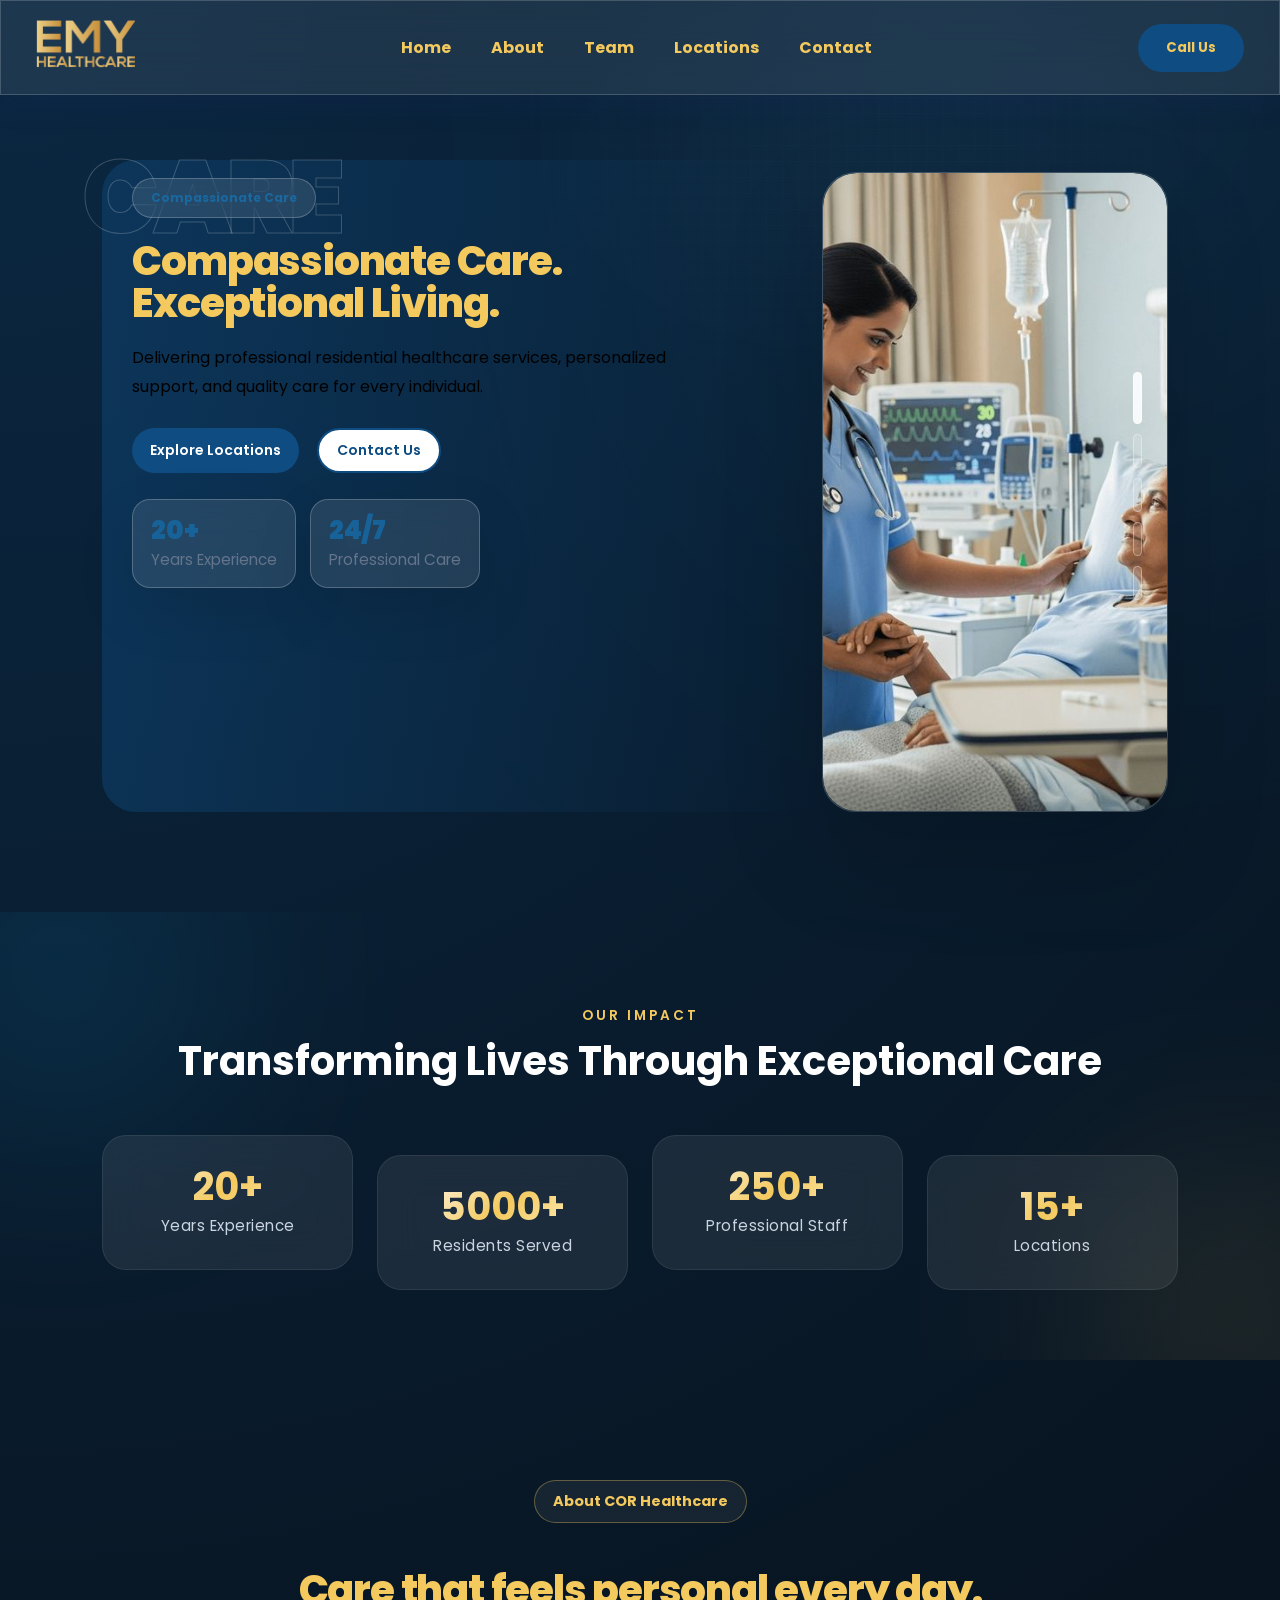
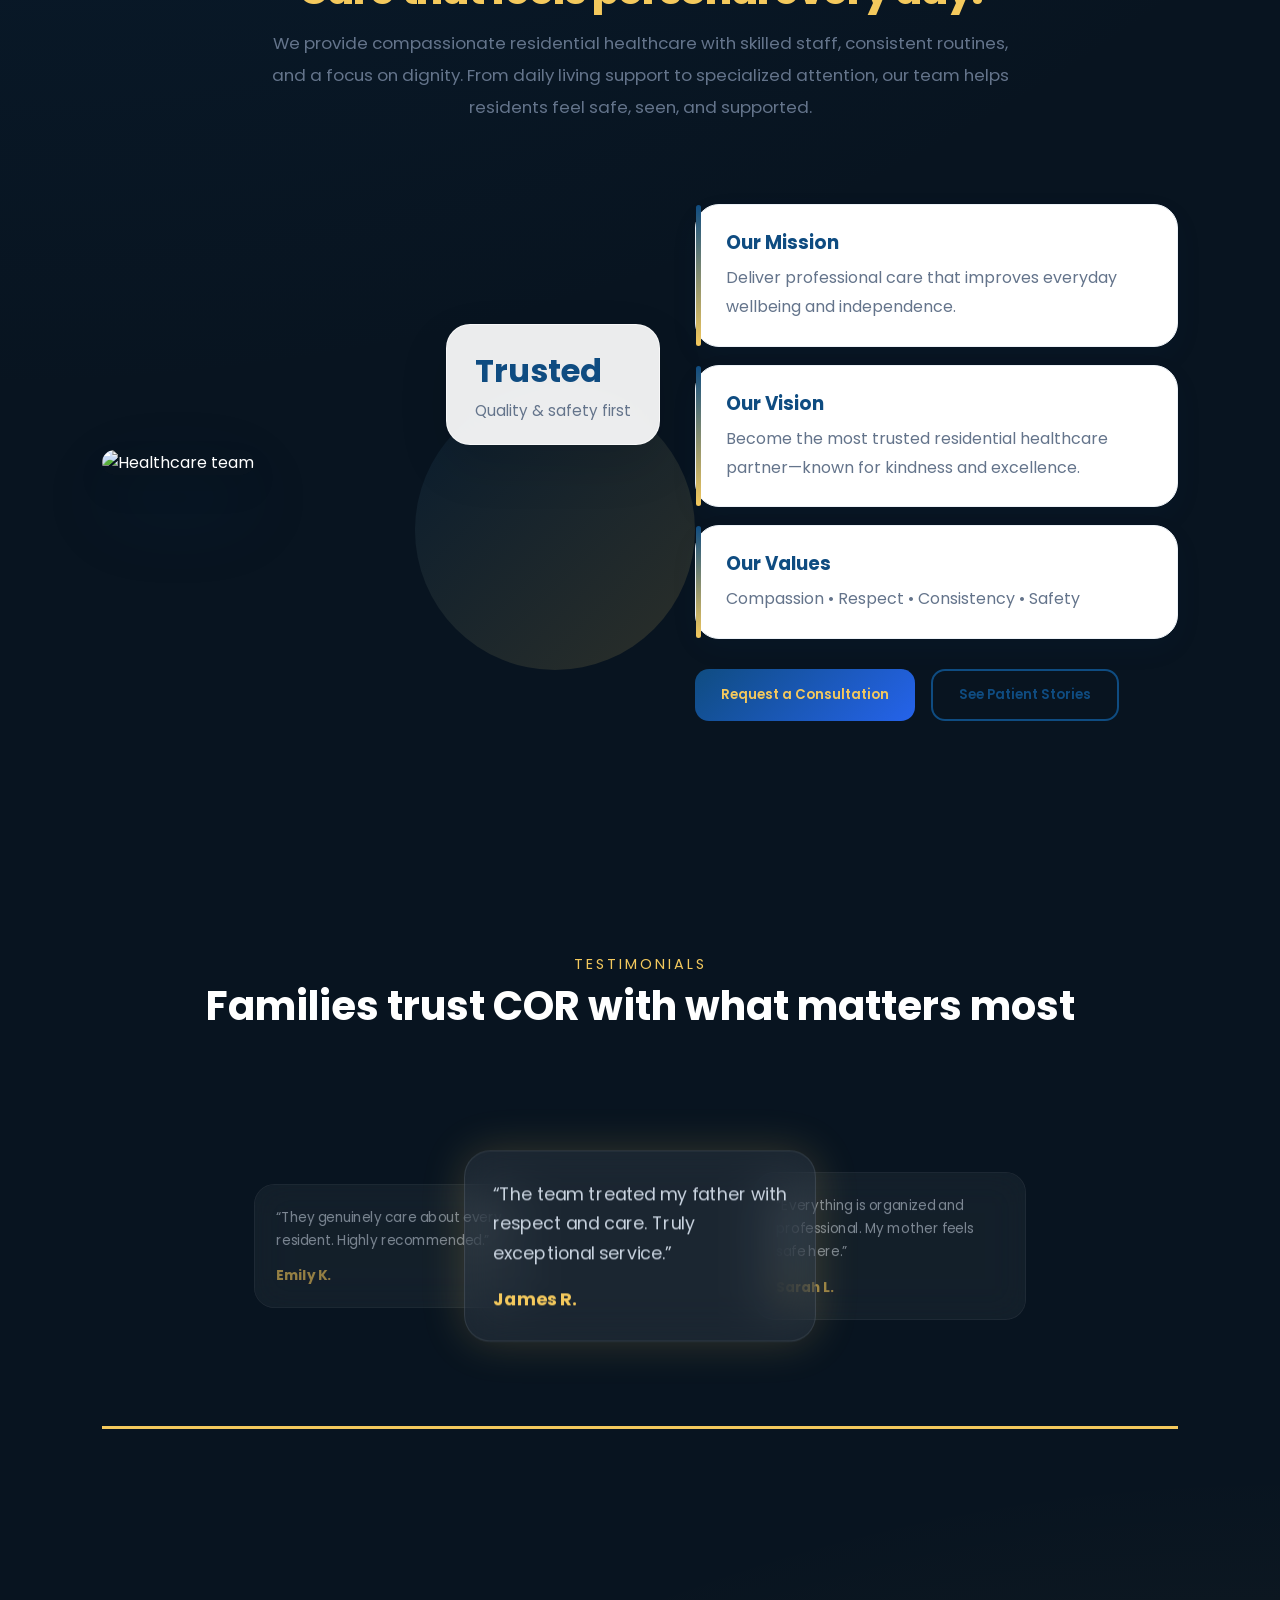
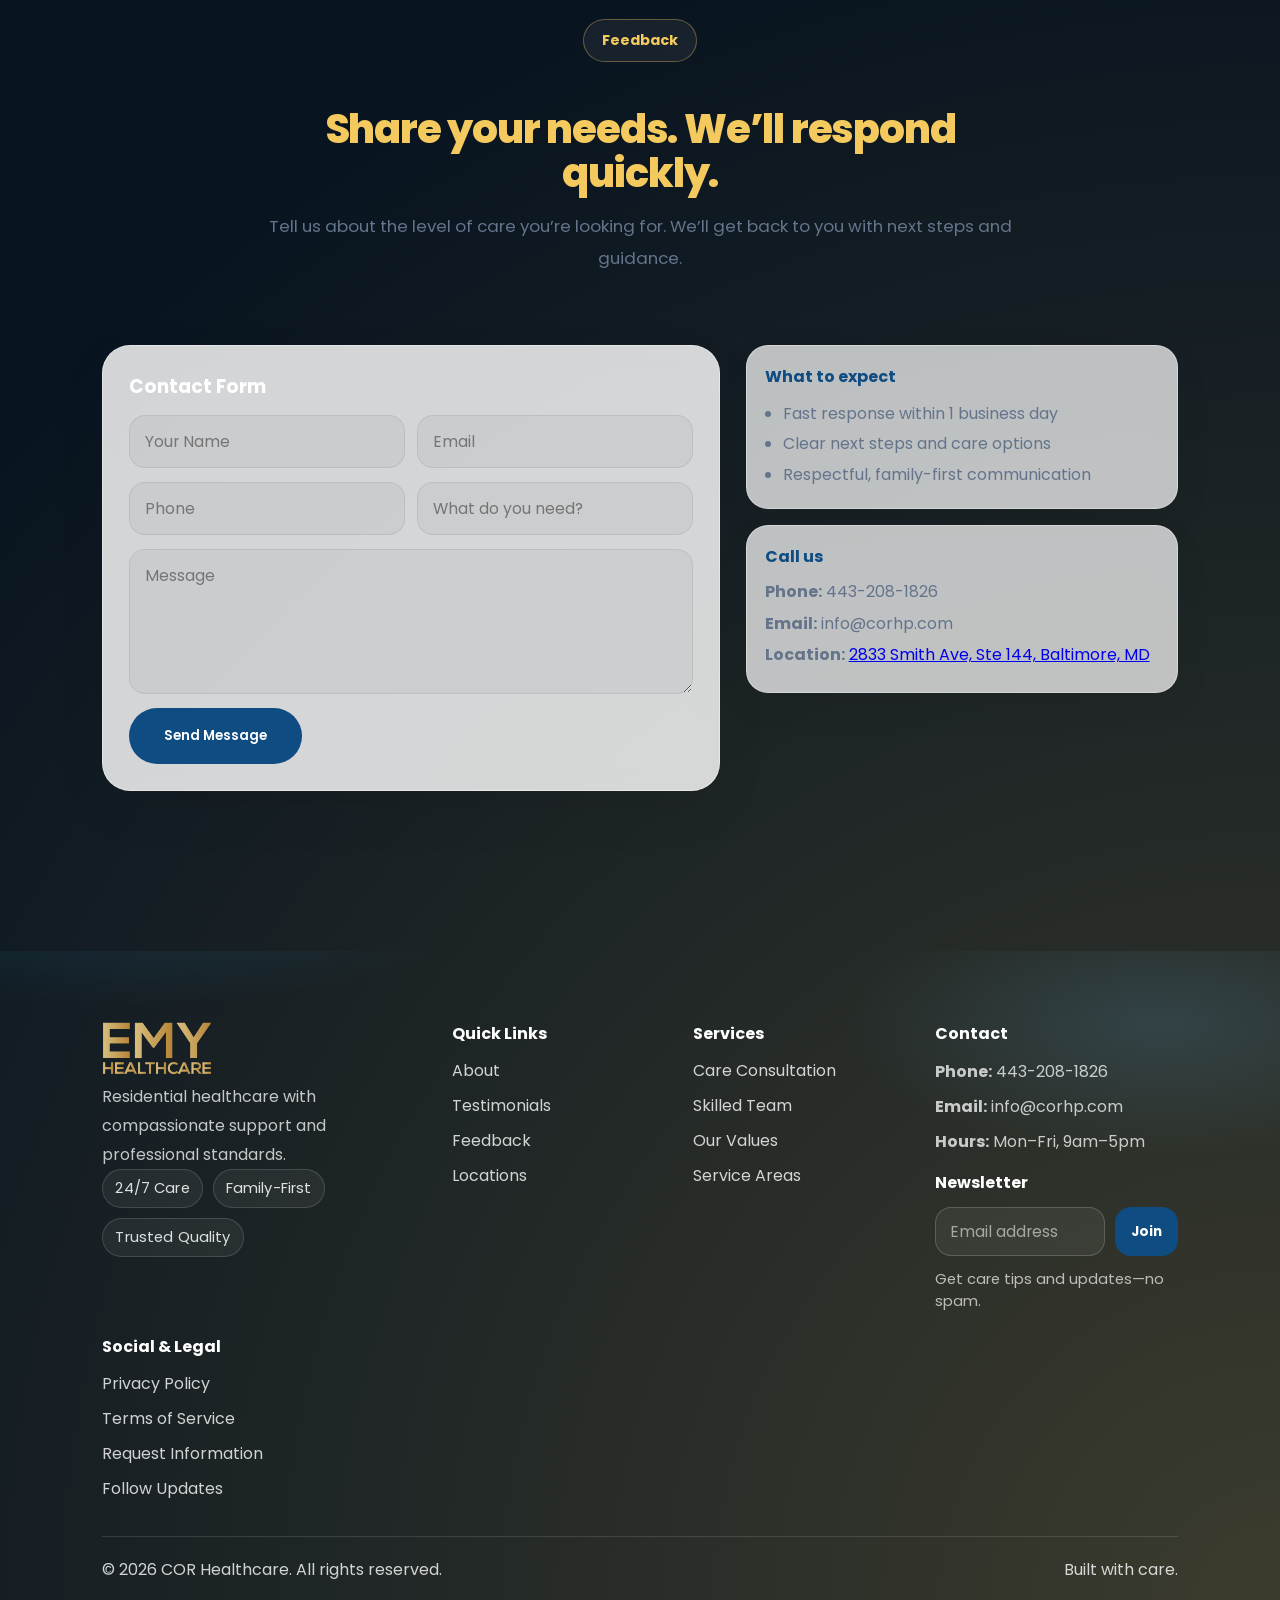
==== commit d5a793d9: "last" ====
--- a/index.html
+++ b/index.html
@@ -105,39 +105,52 @@
 
 
   <section class="stats-section reveal">
-  
+
+  <div class="stats-heading">
+    <span>OUR IMPACT</span>
+    <h2 style="font-size:40px;">Transforming Lives Through Exceptional Care</h2>
+  </div>
+
   <div class="stats-container">
 
-    <div class="stat-box reveal">
-      <h2 class="counter" data-target="20">0</h2>
+    <div class="stat-box">
+      <div class="stat-glow"></div>
+      <h2 class="counter" data-target="20">0+</h2>
       <p>Years Experience</p>
     </div>
 
-    <div class="stat-box reveal">
-      <h2 class="counter" data-target="5000">0</h2>
+    <div class="stat-box">
+      <div class="stat-glow"></div>
+      <h2 class="counter" data-target="5000">0+</h2>
       <p>Residents Served</p>
     </div>
 
-    <div class="stat-box reveal">
-      <h2 class="counter" data-target="250">0</h2>
+    <div class="stat-box">
+      <div class="stat-glow"></div>
+      <h2 class="counter" data-target="250">0+</h2>
       <p>Professional Staff</p>
     </div>
 
-    <div class="stat-box reveal">
-      <h2 class="counter" data-target="15">0</h2>
+    <div class="stat-box">
+      <div class="stat-glow"></div>
+      <h2 class="counter" data-target="15">0+</h2>
       <p>Locations</p>
     </div>
 
   </div>
 
 </section>
+
+
+
+
 
 
   <section id="about" class="about-section">
     <div class="section-inner">
       <div class="section-heading reveal">
         <span class="tag">About COR Healthcare</span>
-        <h2>Care that feels personal—every day.</h2>
+        <h2 style="font-size:40px;">Care that feels personal every day.</h2>
         <p>
           We provide compassionate residential healthcare with skilled staff, consistent routines, and a focus on dignity.
           From daily living support to specialized attention, our team helps residents feel safe, seen, and supported.
@@ -179,62 +192,64 @@
     </div>
   </section>
 
-  <section id="testimonials" class="testimonials-section">
-    <div class="section-inner">
-      <div class="section-heading reveal">
-        <span class="tag">Testimonials</span>
-        <h2>Families trust COR with what matters most.</h2>
-        <p>
-          Real experiences from residents and loved ones—focused on comfort, communication, and dependable support.
-        </p>
-      </div>
-
-      <div class="testimonial-grid">
-        <div class="testimonial-card reveal">
-          <div class="stars">★★★★★</div>
-          <p class="quote">“The team treated my father with respect and patience. Their communication was always clear.”</p>
-          <div class="person">
-            <img src="https://images.unsplash.com/photo-1506794778202-cad84cf45f1d?q=80&w=1200" alt="Person" />
-            <div>
-              <h4>James R.</h4>
-              <span>Family Member</span>
-            </div>
-          </div>
-        </div>
-
-        <div class="testimonial-card reveal">
-          <div class="stars">★★★★★</div>
-          <p class="quote">“From daily routines to specialized support, everything feels organized and genuinely caring.”</p>
-          <div class="person">
-            <img src="https://images.unsplash.com/photo-1544723795-3fb6469f5b39?q=80&w=1200" alt="Person" />
-            <div>
-              <h4>Sarah L.</h4>
-              <span>Resident</span>
-            </div>
-          </div>
-        </div>
-
-        <div class="testimonial-card reveal">
-          <div class="stars">★★★★★</div>
-          <p class="quote">“They listened, explained options, and followed through. We felt supported from day one.”</p>
-          <div class="person">
-            <img src="https://images.unsplash.com/photo-1524504388940-b1c1722653e1?q=80&w=1200" alt="Person" />
-            <div>
-              <h4>Michael T.</h4>
-              <span>Family Member</span>
-            </div>
-          </div>
-        </div>
-
-      </div>
-    </div>
-  </section>
+
+
+
+
+
+
+
+
+  
+
+  <section class="testimonials">
+
+  <div class="t-heading">
+    <span>TESTIMONIALS</span>
+    <h2 style="font-size:40px;">Families trust COR with what matters most</h2>
+  </div>
+
+  <div class="carousel">
+
+    <div class="card active">
+      <p>“The team treated my father with respect and care. Truly exceptional service.”</p>
+      <h4>James R.</h4>
+    </div>
+
+    <div class="card right">
+      <p>“Everything is organized and professional. My mother feels safe here.”</p>
+      <h4>Sarah L.</h4>
+    </div>
+
+    <div class="card back">
+      <p>“Communication is clear and consistent. We always feel informed.”</p>
+      <h4>Michael T.</h4>
+    </div>
+
+    <div class="card left">
+      <p>“They genuinely care about every resident. Highly recommended.”</p>
+      <h4>Emily K.</h4>
+    </div>
+
+  </div>
+
+  <div class="progress"></div>
+
+</section>
+
+
+
+
+
+
+
+  
 
   <section id="feedback" class="feedback-section">
     <div class="section-inner">
       <div class="section-heading reveal">
         <span class="tag">Feedback</span>
-        <h2>Share your needs. We’ll respond quickly.</h2>
+        <h2 style="font-size:40px;">Share your needs. We’ll respond quickly.</h2>
         <p>
           Tell us about the level of care you’re looking for. We’ll get back to you with next steps and guidance.
         </p>
@@ -289,6 +304,15 @@
     </div>
   </section>
 
+
+
+
+
+
+
+
+  
+
   <footer id="footer" class="footer">
     <div class="section-inner">
       <div class="footer-grid">
--- a/index.css
+++ b/index.css
@@ -8,9 +8,14 @@
 body{
   margin: 0;
   padding: 0;
-  background:#f8fafc;
+  background:
+    radial-gradient(circle at top left, rgba(15,76,129,0.35), transparent 40%),
+    radial-gradient(circle at bottom right, rgba(244,201,93,0.22), transparent 35%),
+    #081420;
+  color:#fff;
   overflow-x:hidden;
 }
+
 
 .container,
 .wrapper,
@@ -93,7 +98,7 @@
   transition: .4s ease;
 }
 .navbar.scrolled{
-  background: rgba(255,255,255,0.85);
+  background: rgba(0, 0, 0, 0.7);
   backdrop-filter: blur(30px);
   -webkit-backdrop-filter: blur(30px);
   box-shadow: 0 15px 40px rgba(0,0,0,.08);
@@ -115,11 +120,12 @@
 
 .nav-links a{
   text-decoration:none;
-  color:#0f172a;
-  font-weight:600;
+  color:#f4c95d;
+  font-weight:700;
   position:relative;
   transition:.3s;
 }
+
 
 /* hover underline */
 .nav-links a::after{
@@ -140,14 +146,15 @@
 /* BUTTON */
 .nav-btn{
   background:#0f4c81;
-  color:white;
+  color:#f4c95d;
   border:none;
   padding:14px 28px;
   border-radius:50px;
   cursor:pointer;
-  font-weight:600;
+  font-weight:700;
   transition:.3s;
 }
+
 
 .nav-btn:hover{
   transform:translateY(-3px);
@@ -160,14 +167,15 @@
   width:46px;
   height:40px;
   border-radius:12px;
-  border:1px solid rgba(255,255,255,0.25);
-  background:rgba(255,255,255,0.18);
+  border:1px solid rgba(244,201,93,0.35);
+  background:rgba(255,255,255,0.08);
   backdrop-filter: blur(10px);
   -webkit-backdrop-filter: blur(10px);
   cursor:pointer;
   align-items:center;
   justify-content:center;
 }
+
 
 .menu-icon{
   width:22px;
@@ -183,19 +191,21 @@
   left:0;
   right:0;
   height:2px;
-  background:#0f172a;
+  background:#f4c95d;
   border-radius:2px;
 }
+
 
 .menu-icon::before{ top:0; }
 .menu-icon::after{ bottom:0; }
 
 .menu-icon{
-  background:linear-gradient(#0f172a,#0f172a);
+  background:linear-gradient(#f4c95d,#f4c95d);
   background-repeat:no-repeat;
   background-size:100% 2px;
   background-position:center;
 }
+
 
 /* =========================
    HERO SLIDER
@@ -214,9 +224,9 @@
   gap:0;
   position:relative;
   isolation:isolate;
-  background: radial-gradient(1200px 600px at 75% 15%, rgba(56,189,248,0.20), transparent 55%),
-              radial-gradient(900px 480px at 10% 35%, rgba(15,76,129,0.14), transparent 60%);
-}
+  background: transparent;
+}
+
 
 .hero-slider::before{
   content:'';
@@ -257,7 +267,7 @@
 }
 
 .hero-slider__panel--left{
-  width:60%;
+  width:80%;
   padding-right:34px;
   padding-left: 30px;
 }
@@ -327,14 +337,15 @@
   font-size:40px;
   line-height:1.06;
   letter-spacing:-0.03em;
-  color:#0f172a;
+color:#f4c95d;
   margin-bottom:18px;
   font-weight:800;
 }
 
+
 .hero-slider__description{
   font-size:16px;
-  color:#5b667a;
+  color:#000000;
   line-height:1.85;
   margin-bottom:26px;
   max-width:560px;
@@ -522,8 +533,12 @@
   gap:80px;
   position:relative;
   isolation:isolate;
-  background: radial-gradient(1200px 600px at 75% 15%, rgba(56,189,248,0.20), transparent 55%),
-              radial-gradient(900px 480px at 10% 35%, rgba(15,76,129,0.14), transparent 60%);
+  background: linear-gradient(
+  135deg,
+  #fff8dc,
+  #f5d67b,
+  #e0b24f
+);
 }
 
 /* Animated premium glow layer */
@@ -532,7 +547,12 @@
   position:absolute;
   width:820px;
   height:820px;
-  background: linear-gradient(135deg, rgba(56,189,248,0.55), rgba(15,76,129,0.35));
+  background: linear-gradient(
+  135deg,
+  #fff8dc,
+  #f5d67b,
+  #e0b24f
+);
   filter: blur(170px);
   opacity:0.20;
   top:-260px;
@@ -828,98 +848,237 @@
 
 
 .stats-section{
-  padding:100px 8%;
-  background:#ffffff;
+    padding:90px 8%;
+    position:relative;
+    overflow:hidden;
+    background: transparent;
+}
+
+
+/* floating background orbs */
+
+.stats-section::before,
+.stats-section::after{
+    content:"";
+    position:absolute;
+    border-radius:50%;
+    filter:blur(120px);
+    z-index:0;
+}
+
+.stats-section::before{
+    width:280px;
+    height:280px;
+    background:#0ea5e9;
+    top:-80px;
+    left:-80px;
+    opacity:.18;
+}
+
+.stats-section::after{
+    width:250px;
+    height:250px;
+    background:#f4c95d;
+    right:-80px;
+    bottom:-80px;
+    opacity:.18;
+}
+
+.stats-heading{
+    text-align:center;
+    margin-bottom:50px;
+    position:relative;
+    z-index:2;
+}
+
+.stats-heading span{
+    color:#f4c95d;
+    font-weight:600;
+    letter-spacing:3px;
+    font-size:.85rem;
+    text-transform:uppercase;
+}
+
+.stats-heading h2{
+    color:#fff;
+    font-size:clamp(1.8rem,3vw,2.8rem);
+    margin-top:10px;
+    line-height:1.2;
 }
 
 .stats-container{
-  display:grid;
-  grid-template-columns:repeat(4,1fr);
-  gap:30px;
-  max-width:1200px;
-  margin:auto;
+    max-width:1200px;
+    margin:auto;
+    display:grid;
+    grid-template-columns:repeat(4,1fr);
+    gap:24px;
+    position:relative;
+    z-index:2;
 }
 
 .stat-box{
-  text-align:center;
-  padding:40px 20px;
-  border-radius:20px;
-
-  background:rgba(255,255,255,0.7);
-  backdrop-filter: blur(10px);
-
-  box-shadow:0 10px 30px rgba(0,0,0,0.5);
-
-  transition:0.4s ease;
+    position:relative;
+    overflow:hidden;
+
+    padding:32px 20px;
+    border-radius:24px;
+
+    background:rgba(255,255,255,.08);
+    backdrop-filter:blur(20px);
+
+    border:1px solid rgba(255,255,255,.08);
+
+    text-align:center;
+
+    transition:.4s ease;
+}
+
+.stat-box:nth-child(2),
+.stat-box:nth-child(4){
+    transform:translateY(20px);
+}
+
+.stat-glow{
+    position:absolute;
+    inset:0;
+    background:
+    radial-gradient(
+        circle at center,
+        rgba(244,201,93,.25),
+        transparent 70%
+    );
+    opacity:0;
+    transition:.4s;
+}
+
+.stat-box:hover .stat-glow{
+    opacity:1;
 }
 
 .stat-box:hover{
-  transform:translateY(-10px);
-  box-shadow:0 20px 50px rgba(0,0,0,0.1);
+    transform:translateY(-8px);
+    border-color:rgba(244,201,93,.5);
+    box-shadow:
+    0 10px 30px rgba(0,0,0,.25),
+    0 0 20px rgba(244,201,93,.15);
 }
 
 .stat-box h2{
-  font-size:clamp(2.0rem, 3.2vw, 2.6rem);
-  color:#0f4c81;
-  margin-bottom:10px;
+    font-size:clamp(2rem,3vw,3rem);
+    font-weight:700;
+    margin-bottom:8px;
+    line-height:1;
+
+    background:linear-gradient(
+        135deg,
+        #ffffff,
+        #f4c95d,
+        #fff6d5
+    );
+
+    -webkit-background-clip:text;
+    -webkit-text-fill-color:transparent;
 }
 
 .stat-box p{
-  color:#64748b;
-  font-size:clamp(0.95rem, 1vw, 1rem);
-}
-
-
-/* RESPONSIVE */
+    color:#cbd5e1;
+    font-size:.95rem;
+    letter-spacing:.5px;
+    margin:0;
+}
+
+/* responsive */
 
 @media(max-width:992px){
-  .stats-container{
-    grid-template-columns:repeat(2,1fr);
-  }
+
+    .stats-container{
+        grid-template-columns:repeat(2,1fr);
+        gap:20px;
+    }
+
+    .stat-box:nth-child(2),
+    .stat-box:nth-child(4){
+        transform:none;
+    }
 }
 
 @media(max-width:576px){
-  .stats-container{
-    grid-template-columns:1fr;
-  }
-
-  .stat-box h2{
-    font-size:2.5rem;
-  }
-}
-
+
+    .stats-section{
+        padding:70px 6%;
+    }
+
+    .stats-container{
+        grid-template-columns:1fr;
+    }
+
+    .stats-heading h2{
+        font-size:2rem;
+    }
+
+    .stat-box{
+        padding:28px 18px;
+    }
+
+    .stat-box h2{
+        font-size:2.3rem;
+    }
+}
 /* =========================
    ABOUT
 ========================= */
 .about-section{
-  padding:110px 8% 90px;
+  padding:120px 8%;
   position:relative;
+  overflow:hidden;
+  background: transparent;
+  color:#fff;
+}
+
+
+.section-inner{
+  max-width:1300px;
+  margin:auto;
 }
 
 .section-heading{
-  max-width:760px;
-  margin-bottom:40px;
-}
+  max-width:750px;
+  margin:0 auto 70px;
+  text-align:center;
+}
+
+.section-heading .tag{
+  display:inline-block;
+  padding:10px 18px;
+  border-radius:999px;
+  background:rgba(255,255,255,0.06);
+  color:#f4c95d;
+  font-weight:700;
+  font-size:.9rem;
+  border:1px solid rgba(244,201,93,0.35);
+}
+
 
 .section-heading h2{
-  font-size:var(--fs-h2);
-  color:#0f172a;
-  margin:18px 0 14px;
-  line-height:1.18;
-  letter-spacing:-0.02em;
-}
+  font-size:clamp(2.2rem,4vw,4rem);
+  color:#f4c95d;
+  margin:20px 0 16px;
+  line-height:1.1;
+  font-weight:800;
+  letter-spacing:-0.03em;
+}
+
 
 .section-heading p{
-  color:#5b667a;
-  font-size:clamp(1rem, 1.15vw, 1.1rem);
+  color:#64748b;
+  font-size:1.05rem;
   line-height:1.9;
 }
-
 
 .about-grid{
   display:grid;
   grid-template-columns:1.05fr 0.95fr;
-  gap:45px;
+  gap:60px;
   align-items:center;
 }
 
@@ -927,60 +1086,122 @@
   position:relative;
 }
 
+.about-media::before{
+  content:"";
+  position:absolute;
+  width:280px;
+  height:280px;
+  border-radius:50%;
+  background:linear-gradient(
+    135deg,
+    #0f4c81,
+    #f4c95d
+  );
+  top:-60px;
+  right:-60px;
+  opacity:.15;
+  z-index:0;
+}
+
 .about-media img{
   width:100%;
-  height:420px;
+  height:520px;
   object-fit:cover;
-  border-radius:30px;
-  box-shadow:0 40px 90px rgba(0,0,0,0.12);
+  border-radius:32px;
+  position:relative;
+  z-index:2;
+
+  box-shadow:
+  0 35px 80px rgba(15,76,129,0.15),
+  0 15px 30px rgba(0,0,0,0.08);
+
+  transition:.5s ease;
+}
+
+.about-media:hover img{
+  transform:scale(1.03);
 }
 
 .media-badge{
   position:absolute;
-  left:22px;
-  bottom:-20px;
+  right:-25px;
+  bottom:30px;
+  z-index:3;
+
   background:rgba(255,255,255,0.92);
-  border:1px solid rgba(255,255,255,0.35);
-  backdrop-filter: blur(15px);
-  -webkit-backdrop-filter: blur(15px);
-  border-radius:22px;
-  padding:18px 20px;
-  box-shadow:0 15px 35px rgba(0,0,0,0.12);
+  backdrop-filter:blur(18px);
+
+  padding:22px 28px;
+  border-radius:24px;
+
+  box-shadow:
+  0 20px 50px rgba(0,0,0,0.12);
+
+  border:1px solid rgba(255,255,255,0.6);
 }
 
 .media-badge h3{
+  font-size:2rem;
   color:#0f4c81;
-  font-size:1.4rem;
   margin-bottom:4px;
 }
 
 .media-badge p{
   color:#64748b;
+  font-size:.95rem;
 }
 
 .about-content{
-  padding:18px 0;
+  padding:10px 0;
 }
 
 .about-points{
   display:grid;
-  gap:16px;
+  gap:18px;
 }
 
 .point-card{
-  background:rgba(255,255,255,0.7);
-  border:1px solid rgba(255,255,255,0.35);
-  backdrop-filter: blur(10px);
-  -webkit-backdrop-filter: blur(10px);
-  border-radius:22px;
-  padding:18px 20px;
-  box-shadow:0 10px 30px rgba(0,0,0,0.05);
+  position:relative;
+  background:#fff;
+
+  border-radius:24px;
+  padding:24px 24px 24px 30px;
+
+  border:1px solid #edf2f7;
+
+  box-shadow:
+  0 10px 30px rgba(15,76,129,0.05);
+
+  transition:.4s ease;
+}
+
+.point-card::before{
+  content:"";
+  position:absolute;
+  left:0;
+  top:0;
+  width:5px;
+  height:100%;
+  border-radius:20px;
+
+  background:linear-gradient(
+    to bottom,
+    #0f4c81,
+    #f4c95d
+  );
+}
+
+.point-card:hover{
+  transform:translateX(10px);
+
+  box-shadow:
+  0 20px 40px rgba(15,76,129,0.10);
 }
 
 .point-card h4{
   color:#0f4c81;
-  font-size:1.05rem;
-  margin-bottom:6px;
+  font-size:1.15rem;
+  margin-bottom:8px;
 }
 
 .point-card p{
@@ -990,78 +1211,183 @@
 
 .about-cta{
   display:flex;
-  gap:18px;
-  margin-top:22px;
+  gap:16px;
+  margin-top:30px;
   flex-wrap:wrap;
 }
 
+.about-cta .primary-btn{
+  background:linear-gradient(
+    135deg,
+    #0f4c81,
+    #2563eb
+  );
+  color:#f4c95d;
+}
+
+
+.about-cta .secondary-btn{
+  border:2px solid #0f4c81;
+  color:#0f4c81;
+  background:transparent;
+}
+
+.about-cta button{
+  padding:14px 26px;
+  border-radius:14px;
+  font-weight:600;
+  cursor:pointer;
+  transition:.3s ease;
+}
+
+.about-cta button:hover{
+  transform:translateY(-3px);
+}
+
+@media(max-width:992px){
+
+  .about-grid{
+    grid-template-columns:1fr;
+    gap:40px;
+  }
+
+  .about-media img{
+    height:450px;
+  }
+
+  .media-badge{
+    right:20px;
+    bottom:20px;
+  }
+}
+
+@media(max-width:576px){
+
+  .about-section{
+    padding:90px 6%;
+  }
+
+  .section-heading{
+    margin-bottom:50px;
+  }
+
+  .about-media img{
+    height:350px;
+  }
+
+  .media-badge{
+    padding:16px 20px;
+  }
+
+  .media-badge h3{
+    font-size:1.5rem;
+  }
+
+  .about-cta{
+    flex-direction:column;
+  }
+
+  .about-cta button{
+    width:100%;
+  }
+}
 /* =========================
    TESTIMONIALS
 ========================= */
-.testimonials-section{
-  padding:90px 8% 110px;
-  background:linear-gradient(180deg, rgba(56,189,248,0.08), rgba(255,255,255,0.0));
-}
-
-.testimonial-grid{
-  display:grid;
-  grid-template-columns:repeat(3,1fr);
-  gap:22px;
-}
-
-.testimonial-card{
-  background:rgba(255,255,255,0.78);
-  border:1px solid rgba(255,255,255,0.35);
-  backdrop-filter: blur(12px);
-  -webkit-backdrop-filter: blur(12px);
-  border-radius:26px;
-  padding:22px;
-  box-shadow:0 15px 40px rgba(0,0,0,0.06);
-  transition:0.35s ease;
-}
-
-.testimonial-card:hover{
-  transform:translateY(-10px);
-  box-shadow:0 25px 60px rgba(0,0,0,0.12);
-}
-
-.stars{
-  color:#f59e0b;
-  letter-spacing:1px;
-  margin-bottom:12px;
-  font-size:1.05rem;
-}
-
-.quote{
-  color:#0f172a;
-  line-height:1.8;
-  font-size:1rem;
-  margin-bottom:18px;
-}
-
-.person{
+.testimonials{
+  padding:100px 8%;
+  background: transparent;
+  color:#fff;
+  overflow:hidden;
+}
+
+
+.t-heading{
+  text-align:center;
+  margin-bottom:70px;
+}
+
+.t-heading span{
+  color:#f4c95d;
+  letter-spacing:3px;
+  font-size:.9rem;
+}
+
+.t-heading h2{
+  font-size:2.2rem;
+}
+
+/* CAROUSEL */
+.carousel{
+  position:relative;
+  height:280px;
   display:flex;
-  gap:12px;
+  justify-content:center;
   align-items:center;
 }
 
-.person img{
-  width:46px;
-  height:46px;
-  border-radius:50%;
-  object-fit:cover;
-  box-shadow:0 10px 20px rgba(0,0,0,0.12);
-}
-
-.person h4{
-  color:#0f4c81;
-  margin-bottom:2px;
-  font-size:1rem;
-}
-
-.person span{
-  color:#64748b;
-  font-size:0.9rem;
+/* CARD */
+.card{
+  position:absolute;
+  width:320px;
+  padding:25px;
+  border-radius:24px;
+
+  background:rgba(255,255,255,0.08);
+  backdrop-filter:blur(20px);
+
+  border:1px solid rgba(255,255,255,0.1);
+
+  transition:all 0.7s ease;
+  opacity:0.4;
+  transform:scale(0.7);
+}
+
+/* CENTER */
+.card.active{
+  transform:translateX(0) scale(1.1);
+  opacity:1;
+  z-index:3;
+
+  box-shadow:0 0 40px rgba(244,201,93,0.2);
+}
+
+/* RIGHT */
+.card.right{
+  transform:translateX(250px) scale(0.85);
+  opacity:0.6;
+}
+
+/* LEFT */
+.card.left{
+  transform:translateX(-250px) scale(0.85);
+  opacity:0.6;
+}
+
+/* BACK */
+.card.back{
+  opacity:0;
+  transform:scale(0.5);
+}
+
+/* TEXT */
+.card p{
+  color:#cbd5e1;
+  line-height:1.7;
+}
+
+.card h4{
+  margin-top:15px;
+  color:#f4c95d;
+}
+
+/* PROGRESS */
+.progress{
+  height:3px;
+  width:0%;
+  background:#f4c95d;
+  margin:40px auto 0;
+  transition:width 4s linear;
 }
 
 /* =========================
@@ -1069,7 +1395,10 @@
 ========================= */
 .feedback-section{
   padding:90px 8% 120px;
-}
+  background: transparent;
+  color:#fff;
+}
+
 
 .feedback-grid{
   display:grid;
@@ -1188,11 +1517,12 @@
 ========================= */
 .footer{
   padding:70px 8% 30px;
-  background:#071527;
+  background: transparent;
   color:white;
   position:relative;
   overflow:hidden;
 }
+
 
 .footer::before{
   content:'';
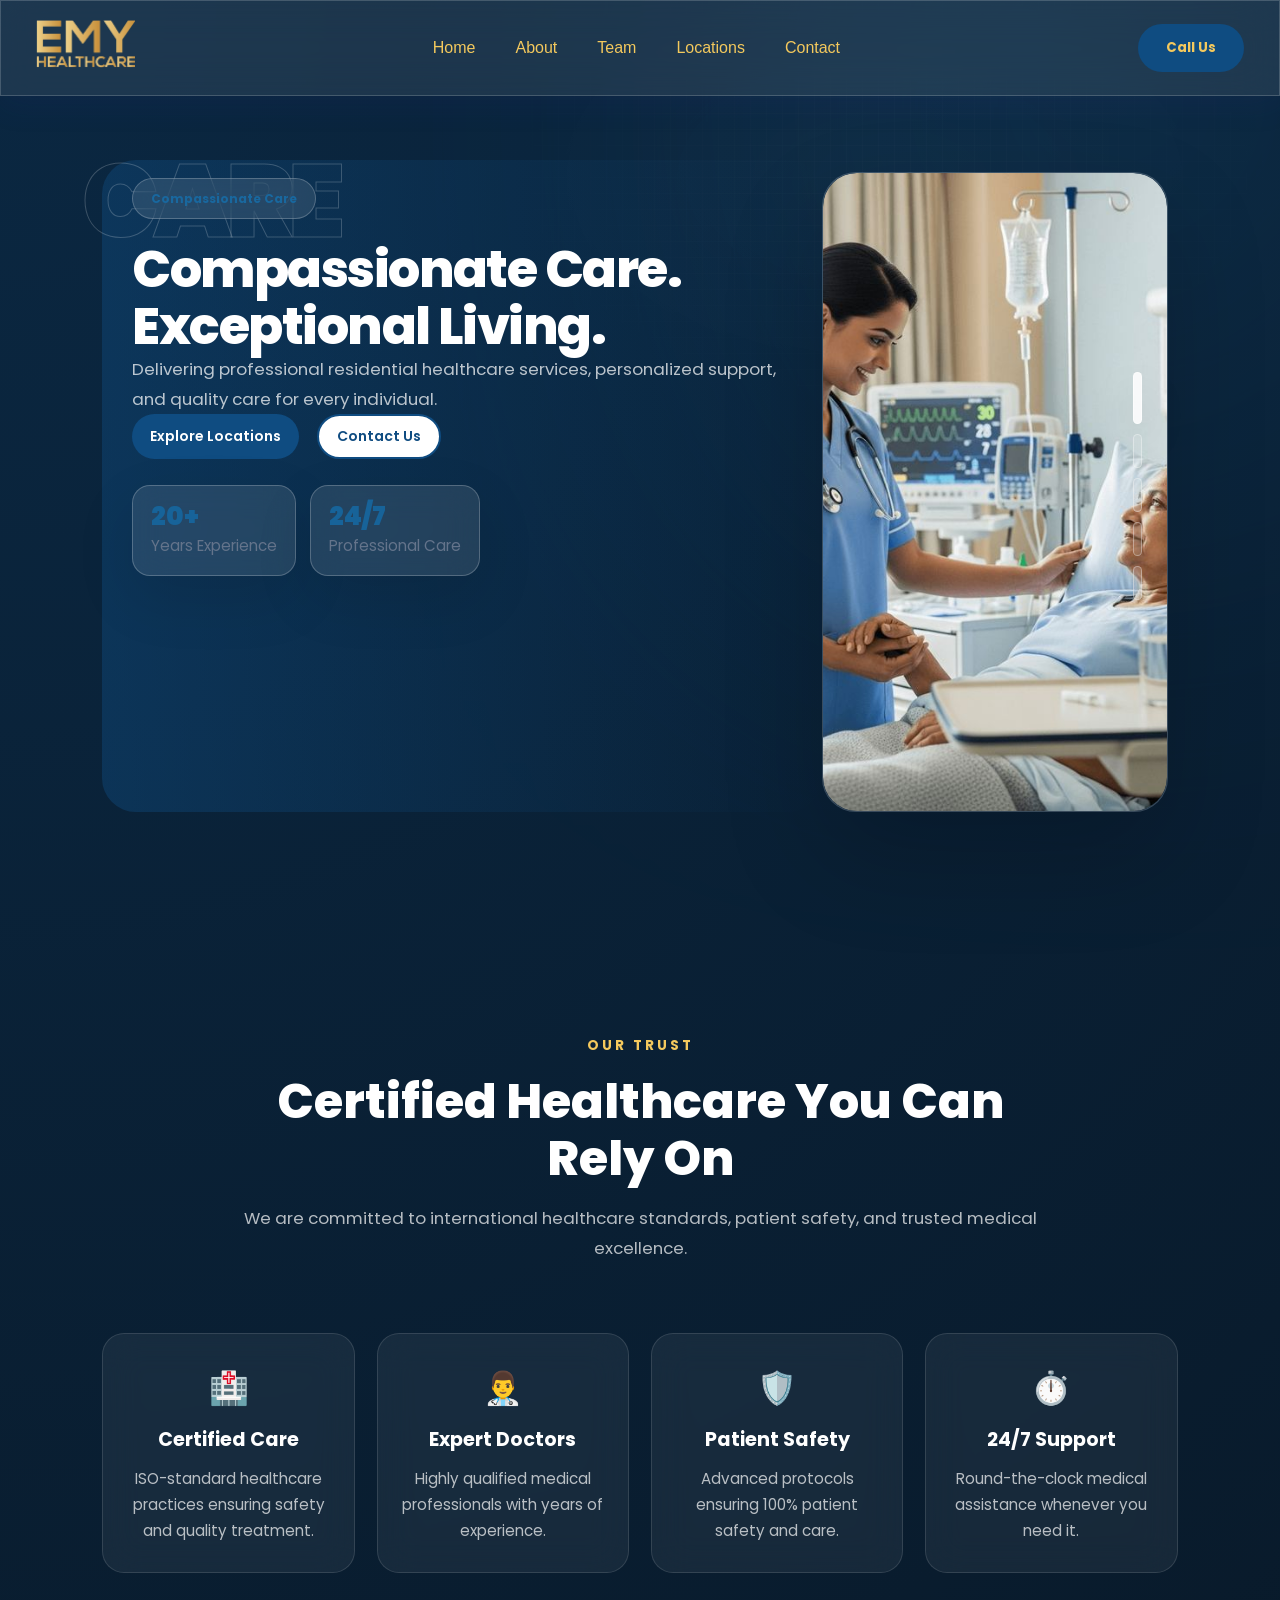
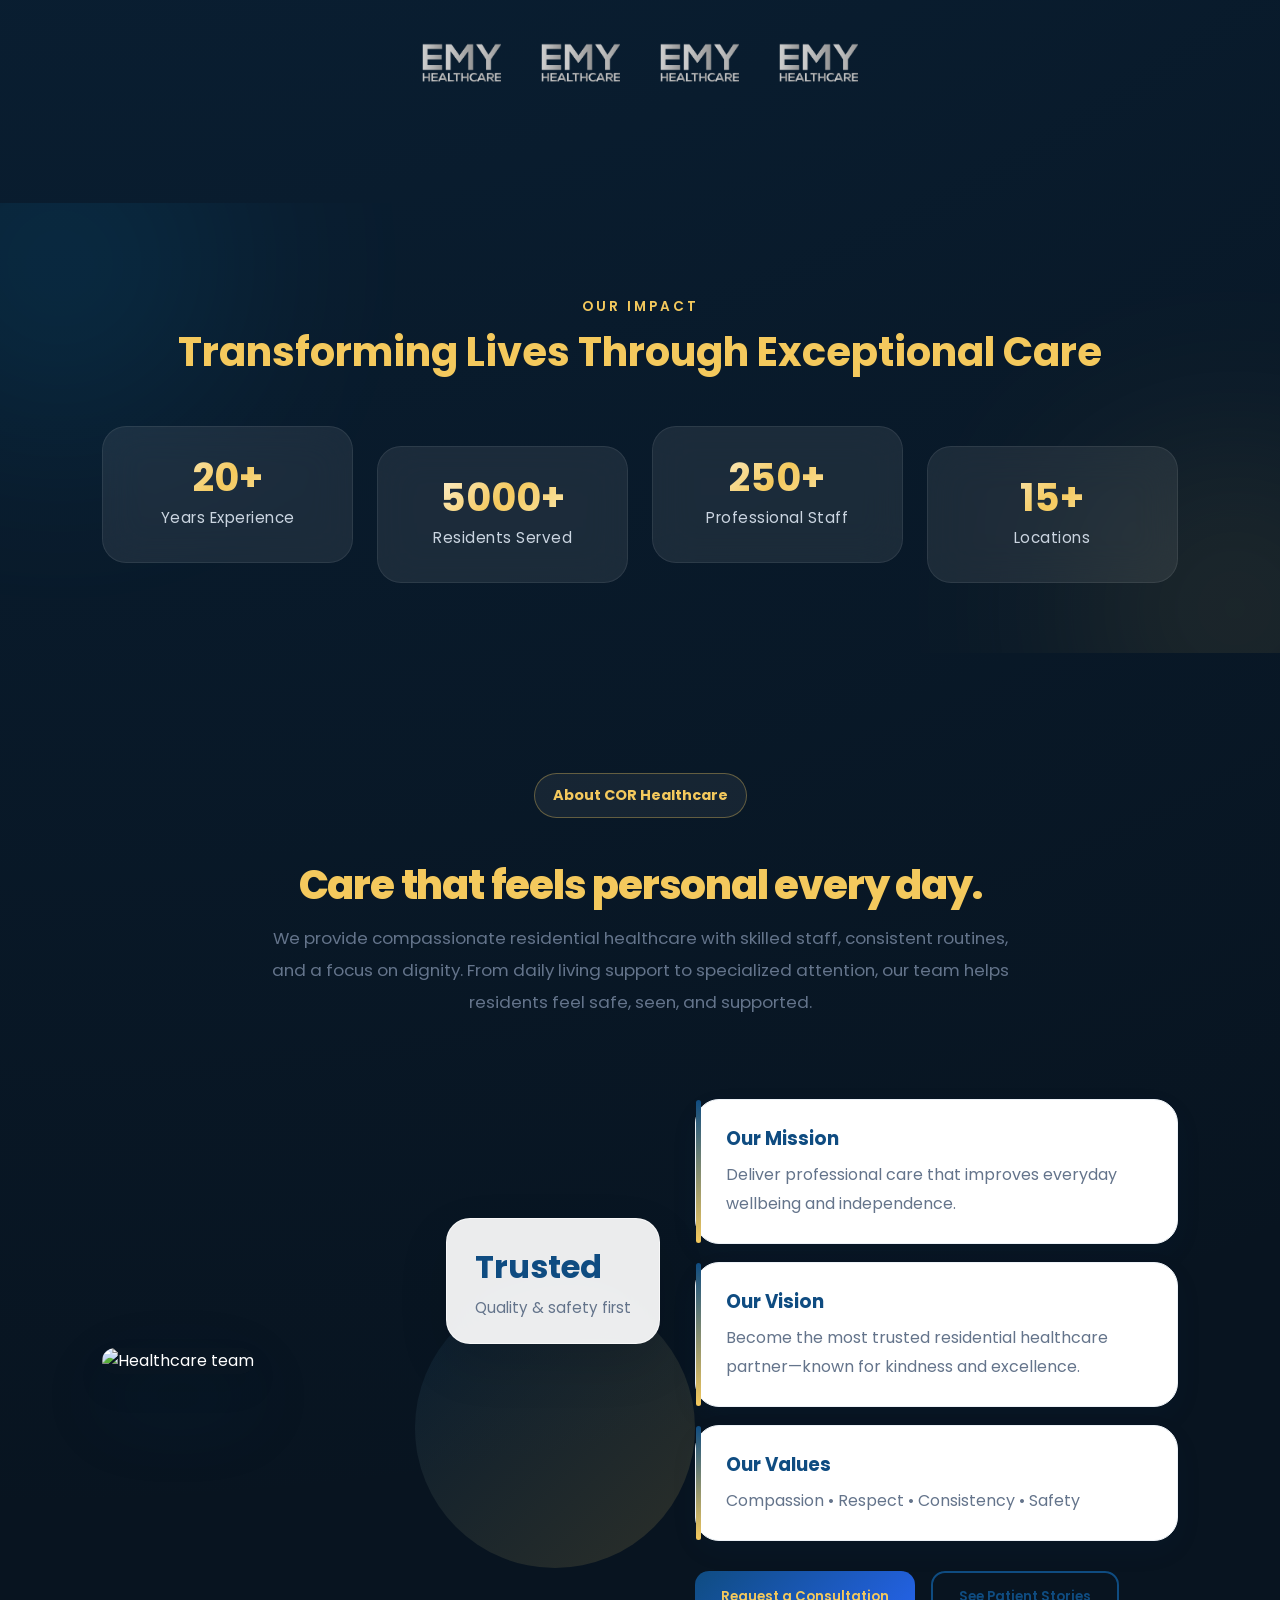
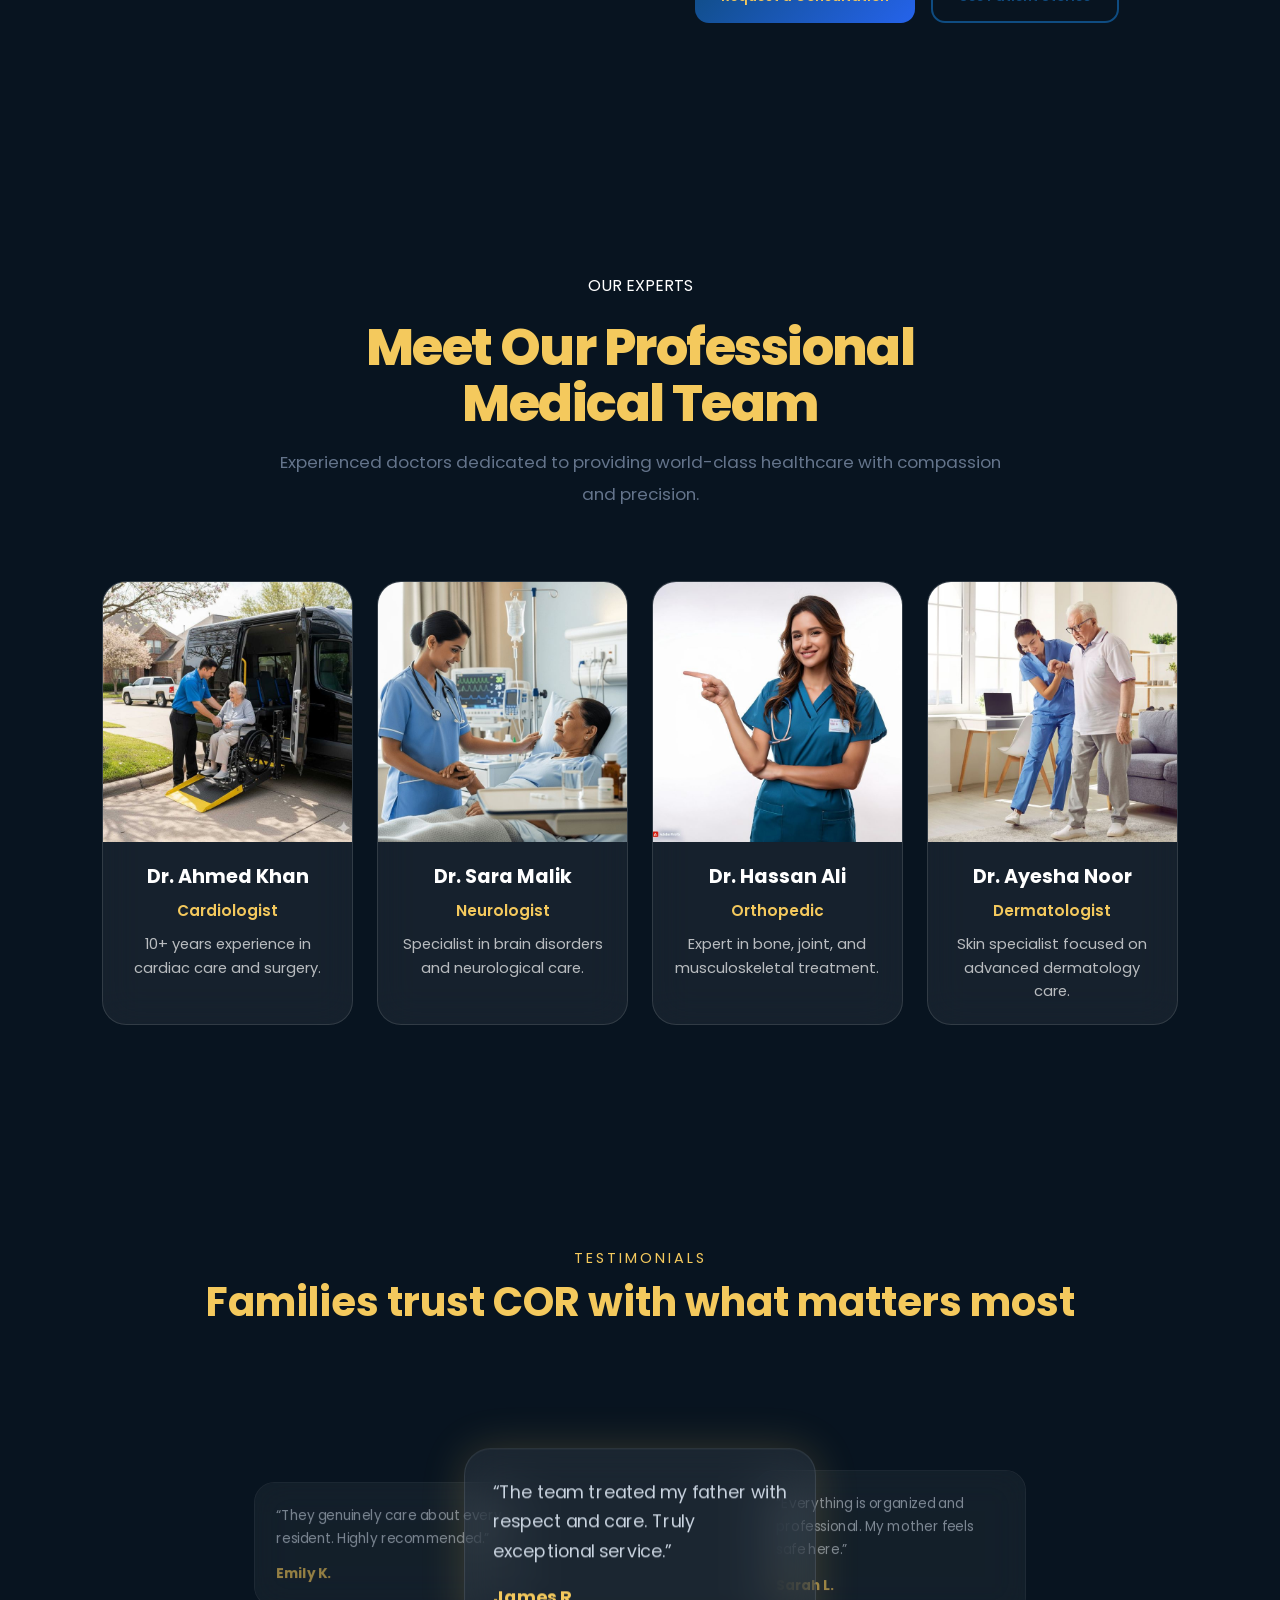
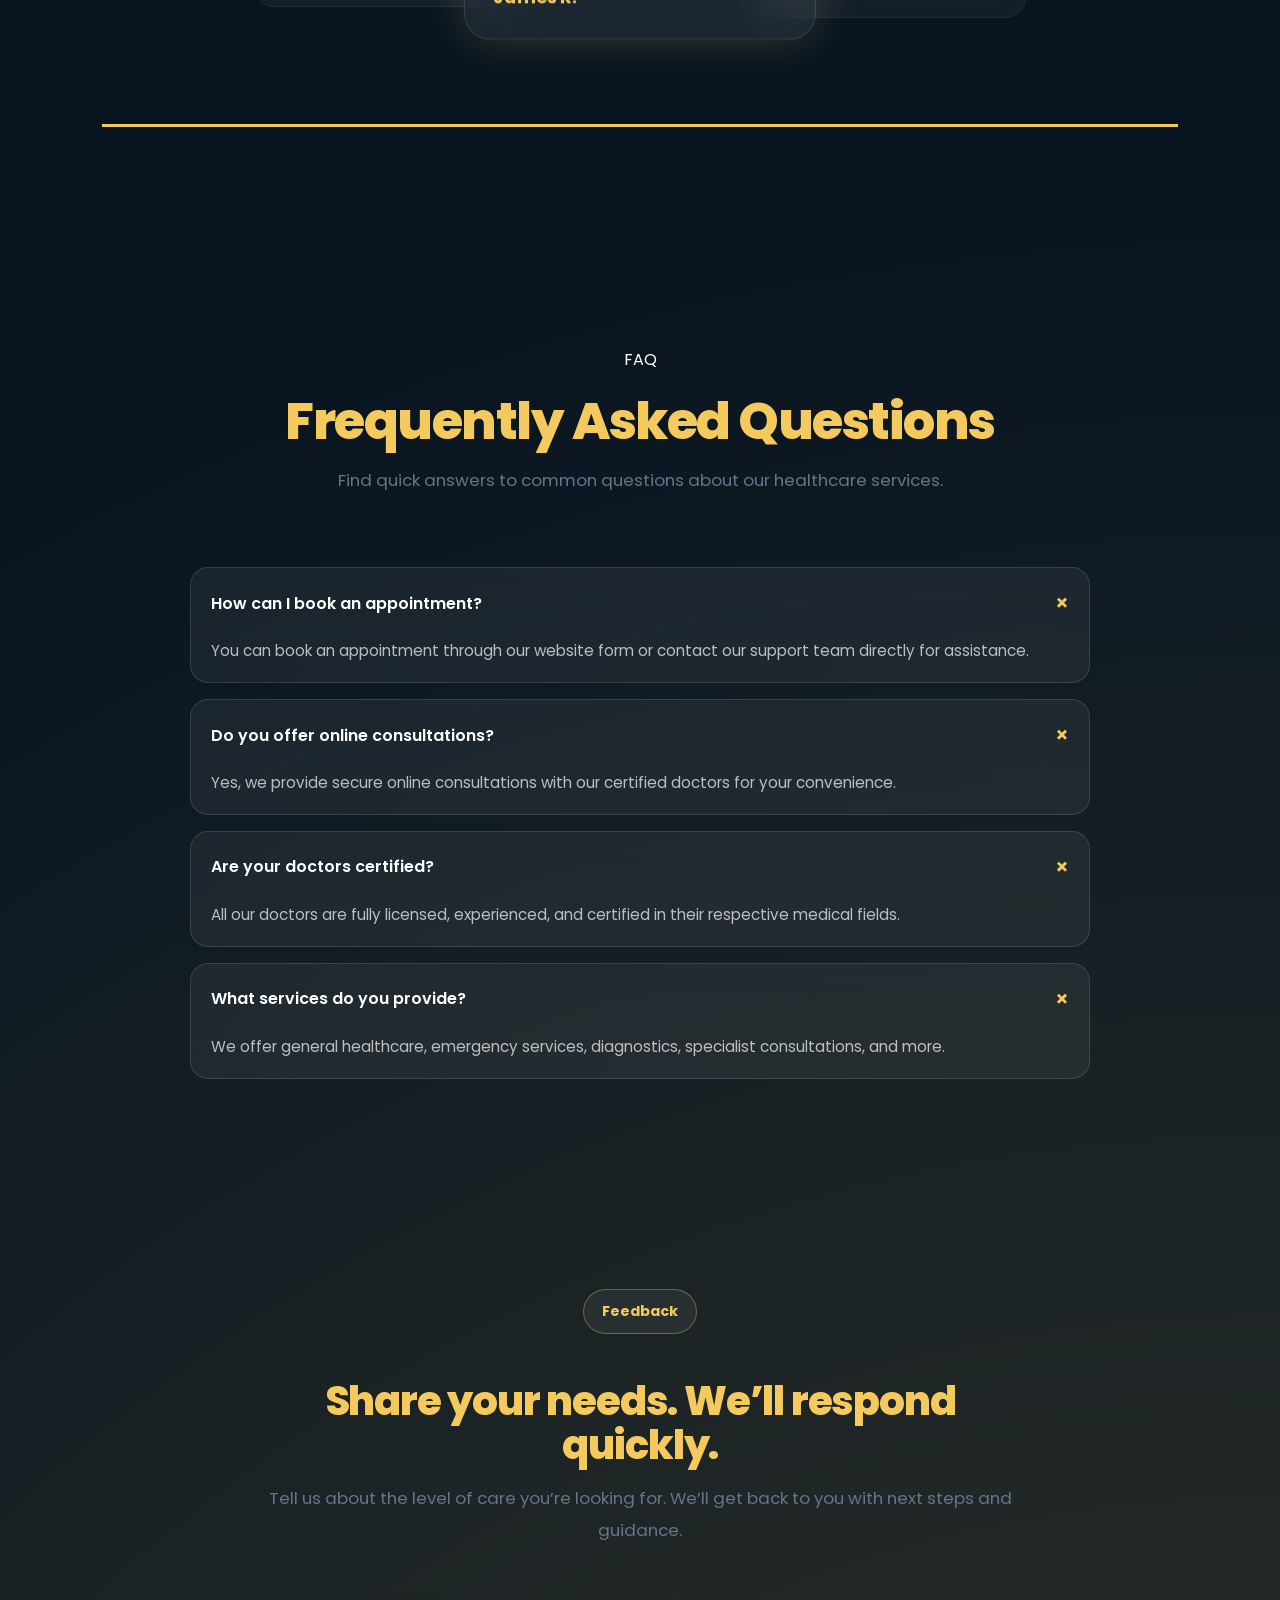
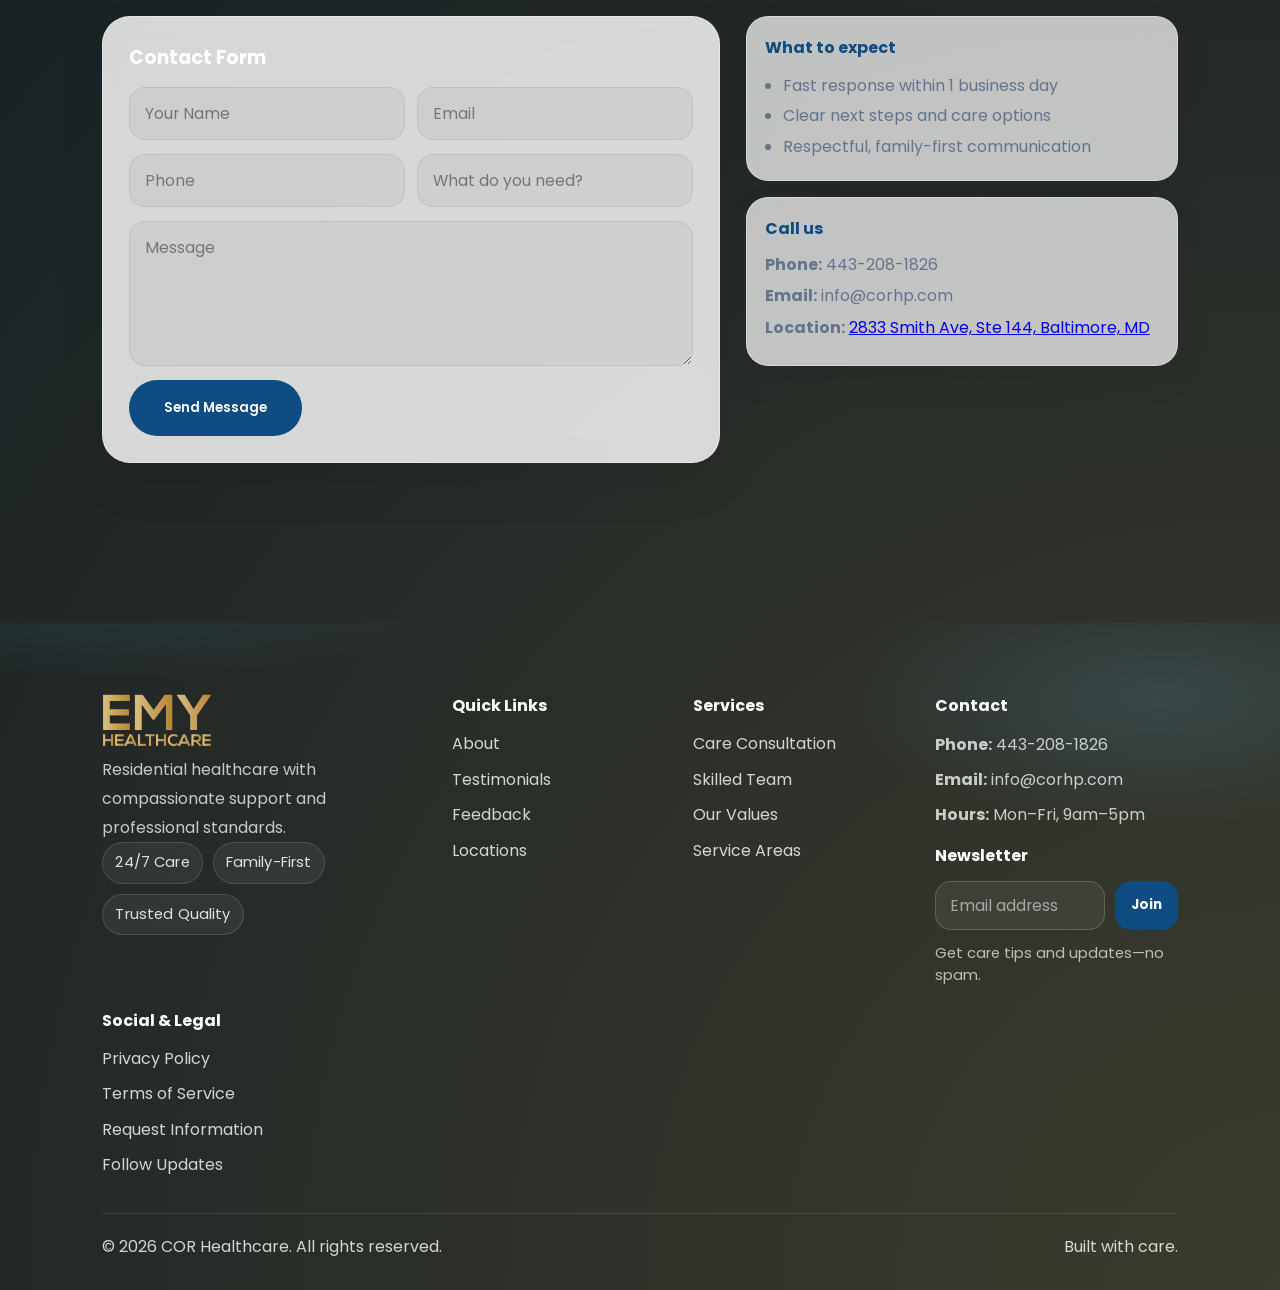
==== commit 7e54ddec: "last" ====
--- a/index.html
+++ b/index.html
@@ -97,6 +97,65 @@
       </div>
     </div>
   </section>
+
+
+<section class="trust-section">
+  <div class="section-inner">
+
+    <div class="trust-heading reveal">
+      <span>OUR TRUST</span>
+      <h2>Certified Healthcare You Can Rely On</h2>
+      <p>
+        We are committed to international healthcare standards, patient safety,
+        and trusted medical excellence.
+      </p>
+    </div>
+
+    <div class="trust-grid">
+
+      <div class="trust-card reveal">
+        <div class="trust-icon">🏥</div>
+        <h3>Certified Care</h3>
+        <p>ISO-standard healthcare practices ensuring safety and quality treatment.</p>
+      </div>
+
+      <div class="trust-card reveal">
+        <div class="trust-icon">👨‍⚕️</div>
+        <h3>Expert Doctors</h3>
+        <p>Highly qualified medical professionals with years of experience.</p>
+      </div>
+
+      <div class="trust-card reveal">
+        <div class="trust-icon">🛡️</div>
+        <h3>Patient Safety</h3>
+        <p>Advanced protocols ensuring 100% patient safety and care.</p>
+      </div>
+
+      <div class="trust-card reveal">
+        <div class="trust-icon">⏱️</div>
+        <h3>24/7 Support</h3>
+        <p>Round-the-clock medical assistance whenever you need it.</p>
+      </div>
+
+    </div>
+
+    <!-- Logo strip -->
+    <div class="trust-logos reveal">
+      <img src="logohealth.png" alt="">
+      <img src="logohealth.png" alt="">
+      <img src="logohealth.png" alt="">
+      <img src="logohealth.png" alt="">
+    </div>
+
+  </div>
+</section>
+
+
+
+
+
+
+
 
 
 
@@ -194,7 +253,67 @@
 
 
 
-
+<section class="doctors-section">
+  <div class="section-inner">
+
+    <div class="section-heading reveal">
+      <span>OUR EXPERTS</span>
+      <h2>Meet Our Professional Medical Team</h2>
+      <p>
+        Experienced doctors dedicated to providing world-class healthcare with compassion and precision.
+      </p>
+    </div>
+
+    <div class="doctors-grid">
+
+      <div class="doctor-card reveal">
+        <div class="doctor-img">
+          <img src="spcare.png" alt="Doctor 1">
+        </div>
+        <div class="doctor-info">
+          <h3>Dr. Ahmed Khan</h3>
+          <span>Cardiologist</span>
+          <p>10+ years experience in cardiac care and surgery.</p>
+        </div>
+      </div>
+
+      <div class="doctor-card reveal">
+        <div class="doctor-img">
+          <img src="compassionatecare.png" alt="Doctor 2">
+        </div>
+        <div class="doctor-info">
+          <h3>Dr. Sara Malik</h3>
+          <span>Neurologist</span>
+          <p>Specialist in brain disorders and neurological care.</p>
+        </div>
+      </div>
+
+      <div class="doctor-card reveal">
+        <div class="doctor-img">
+          <img src="nursing.png" alt="Doctor 3">
+        </div>
+        <div class="doctor-info">
+          <h3>Dr. Hassan Ali</h3>
+          <span>Orthopedic</span>
+          <p>Expert in bone, joint, and musculoskeletal treatment.</p>
+        </div>
+      </div>
+
+      <div class="doctor-card reveal">
+        <div class="doctor-img">
+          <img src="rehabilitation.png" alt="Doctor 4">
+        </div>
+        <div class="doctor-info">
+          <h3>Dr. Ayesha Noor</h3>
+          <span>Dermatologist</span>
+          <p>Skin specialist focused on advanced dermatology care.</p>
+        </div>
+      </div>
+
+    </div>
+
+  </div>
+</section>
 
 
 
@@ -236,6 +355,71 @@
   <div class="progress"></div>
 
 </section>
+
+
+
+
+
+
+<section class="faq-section">
+  <div class="section-inner">
+
+    <div class="section-heading reveal">
+      <span>FAQ</span>
+      <h2>Frequently Asked Questions</h2>
+      <p>
+        Find quick answers to common questions about our healthcare services.
+      </p>
+    </div>
+
+    <div class="faq-container">
+
+      <div class="faq-item reveal">
+        <button class="faq-question">
+          How can I book an appointment?
+          <span>+</span>
+        </button>
+        <div class="faq-answer">
+          You can book an appointment through our website form or contact our support team directly for assistance.
+        </div>
+      </div>
+
+      <div class="faq-item reveal">
+        <button class="faq-question">
+          Do you offer online consultations?
+          <span>+</span>
+        </button>
+        <div class="faq-answer">
+          Yes, we provide secure online consultations with our certified doctors for your convenience.
+        </div>
+      </div>
+
+      <div class="faq-item reveal">
+        <button class="faq-question">
+          Are your doctors certified?
+          <span>+</span>
+        </button>
+        <div class="faq-answer">
+          All our doctors are fully licensed, experienced, and certified in their respective medical fields.
+        </div>
+      </div>
+
+      <div class="faq-item reveal">
+        <button class="faq-question">
+          What services do you provide?
+          <span>+</span>
+        </button>
+        <div class="faq-answer">
+          We offer general healthcare, emergency services, diagnostics, specialist consultations, and more.
+        </div>
+      </div>
+
+    </div>
+
+  </div>
+</section>
+
+
 
 
 
--- a/index.css
+++ b/index.css
@@ -37,6 +37,9 @@
 }
 html, body{
   overflow-x: hidden;
+  font-family: var(--font-main);
+  color: var(--text-primary);
+  line-height: var(--line-normal);
 }
 
 /* =========================
@@ -121,7 +124,7 @@
 .nav-links a{
   text-decoration:none;
   color:#f4c95d;
-  font-weight:700;
+  font-weight:500;
   position:relative;
   transition:.3s;
 }
@@ -212,7 +215,22 @@
 ========================= */
 
 :root{
-  --hero-theme:#0F4C81;
+  --font-main: "Poppins", sans-serif;
+
+  --h1: clamp(2.6rem, 4vw, 3.6rem);
+  --h2: clamp(2rem, 3vw, 2.6rem);
+  --h3: clamp(1.4rem, 2vw, 1.6rem);
+  --body: 1rem;
+
+  --line-tight: 1.15;
+  --line-normal: 1.6;
+  --line-relaxed: 1.8;
+
+  --text-primary: #ffffff;
+  --text-muted: rgba(255,255,255,0.72);
+
+  --primary: #0f4c81;
+  --accent: #f4c95d;
 }
 
 .hero-slider{
@@ -334,21 +352,19 @@
 }
 
 .hero-slider__headline{
-  font-size:40px;
-  line-height:1.06;
-  letter-spacing:-0.03em;
-color:#f4c95d;
-  margin-bottom:18px;
-  font-weight:800;
-}
-
-
-.hero-slider__description{
-  font-size:16px;
-  color:#000000;
-  line-height:1.85;
-  margin-bottom:26px;
-  max-width:560px;
+  font-size: var(--h1);
+  line-height: 1.1;
+  letter-spacing: -0.03em;
+  color: #ffffff;
+  font-weight: 800;
+}
+
+
+.hero-slider__description,
+.hero-content p{
+  font-size: 1.05rem;
+  color: var(--text-muted);
+  line-height: var(--line-relaxed);
 }
 
 .hero-slider__ctas{
@@ -843,6 +859,135 @@
 
 
 
+.trust-section{
+  padding:120px 8%;
+  position:relative;
+  background:transparent;
+  color:#fff;
+}
+
+.trust-heading{
+  text-align:center;
+  max-width:800px;
+  margin:0 auto 70px;
+}
+
+.trust-heading span{
+  color:#f4c95d;
+  font-weight:700;
+  letter-spacing:3px;
+  font-size:0.85rem;
+}
+
+.trust-heading h2{
+  font-size:clamp(2rem,4vw,3rem);
+  margin:15px 0;
+  color:#ffffff;
+  font-weight:800;
+  line-height:1.2;
+}
+
+.trust-heading p{
+  color:rgba(255,255,255,0.7);
+  font-size:1.05rem;
+  line-height:1.8;
+}
+
+/* GRID */
+.trust-grid{
+  display:grid;
+  grid-template-columns:repeat(4,1fr);
+  gap:22px;
+}
+
+/* CARD */
+.trust-card{
+  background:rgba(255,255,255,0.06);
+  border:1px solid rgba(255,255,255,0.12);
+  backdrop-filter:blur(18px);
+  -webkit-backdrop-filter:blur(18px);
+
+  border-radius:22px;
+  padding:28px 22px;
+  text-align:center;
+
+  transition:0.4s ease;
+  position:relative;
+  overflow:hidden;
+}
+
+.trust-card::before{
+  content:'';
+  position:absolute;
+  inset:0;
+  background:radial-gradient(circle at top left, rgba(244,201,93,0.15), transparent 60%);
+  opacity:0;
+  transition:0.4s ease;
+}
+
+.trust-card:hover::before{
+  opacity:1;
+}
+
+.trust-card:hover{
+  transform:translateY(-8px);
+  border-color:rgba(244,201,93,0.4);
+  box-shadow:0 25px 60px rgba(0,0,0,0.25);
+}
+
+.trust-icon{
+  font-size:2rem;
+  margin-bottom:12px;
+}
+
+.trust-card h3{
+  font-size:1.2rem;
+  margin-bottom:10px;
+  color:#ffffff;
+  font-weight:700;
+}
+
+.trust-card p{
+  font-size:0.95rem;
+  color:rgba(255,255,255,0.7);
+  line-height:1.7;
+}
+
+/* LOGOS */
+.trust-logos{
+  margin-top:70px;
+  display:flex;
+  justify-content:center;
+  gap:40px;
+  flex-wrap:wrap;
+  opacity:0.7;
+}
+
+.trust-logos img{
+  height:40px;
+  filter:grayscale(100%);
+  transition:0.3s ease;
+}
+
+.trust-logos img:hover{
+  filter:grayscale(0%);
+  transform:scale(1.05);
+}
+
+/* RESPONSIVE */
+@media(max-width:992px){
+  .trust-grid{
+    grid-template-columns:repeat(2,1fr);
+  }
+}
+
+@media(max-width:576px){
+  .trust-grid{
+    grid-template-columns:1fr;
+  }
+}
+
+
 
 
 
@@ -900,7 +1045,7 @@
 }
 
 .stats-heading h2{
-    color:#fff;
+    color:#f4c95d;
     font-size:clamp(1.8rem,3vw,2.8rem);
     margin-top:10px;
     line-height:1.2;
@@ -1291,13 +1436,119 @@
     width:100%;
   }
 }
+
+
+
+.doctors-section{
+  padding:120px 8%;
+  background:transparent;
+  color:#fff;
+}
+
+.doctors-grid{
+  display:grid;
+  grid-template-columns:repeat(4,1fr);
+  gap:24px;
+  margin-top:60px;
+}
+
+/* CARD */
+.doctor-card{
+  background:rgba(255,255,255,0.06);
+  border:1px solid rgba(255,255,255,0.12);
+  border-radius:24px;
+  overflow:hidden;
+  backdrop-filter:blur(18px);
+  -webkit-backdrop-filter:blur(18px);
+
+  transition:0.4s ease;
+  text-align:center;
+  position:relative;
+}
+
+.doctor-card:hover{
+  transform:translateY(-10px);
+  border-color:rgba(244,201,93,0.4);
+  box-shadow:0 25px 60px rgba(0,0,0,0.25);
+}
+
+/* IMAGE */
+.doctor-img{
+  width:100%;
+  height:260px;
+  overflow:hidden;
+}
+
+.doctor-img img{
+  width:100%;
+  height:100%;
+  object-fit:cover;
+  transition:0.5s ease;
+}
+
+.doctor-card:hover .doctor-img img{
+  transform:scale(1.08);
+}
+
+/* INFO */
+.doctor-info{
+  padding:20px;
+}
+
+.doctor-info h3{
+  font-size:1.2rem;
+  color:#ffffff;
+  margin-bottom:6px;
+  font-weight:700;
+}
+
+.doctor-info span{
+  display:block;
+  color:#f4c95d;
+  font-weight:600;
+  margin-bottom:10px;
+  font-size:0.95rem;
+}
+
+.doctor-info p{
+  font-size:0.92rem;
+  color:rgba(255,255,255,0.7);
+  line-height:1.6;
+}
+
+/* RESPONSIVE */
+@media(max-width:992px){
+  .doctors-grid{
+    grid-template-columns:repeat(2,1fr);
+  }
+}
+
+@media(max-width:576px){
+  .doctors-grid{
+    grid-template-columns:1fr;
+  }
+}
+
+
+
+
+
+
+
+
+
+
+
+
+
+
 /* =========================
    TESTIMONIALS
 ========================= */
 .testimonials{
   padding:100px 8%;
   background: transparent;
-  color:#fff;
+  color:#f4c95d;
   overflow:hidden;
 }
 
@@ -1389,6 +1640,99 @@
   margin:40px auto 0;
   transition:width 4s linear;
 }
+
+
+
+
+
+
+
+.faq-section{
+  padding:120px 8%;
+  background:transparent;
+  color:#fff;
+}
+
+.faq-container{
+  max-width:900px;
+  margin:60px auto 0;
+  display:flex;
+  flex-direction:column;
+  gap:16px;
+}
+
+/* ITEM */
+.faq-item{
+  background:rgba(255,255,255,0.06);
+  border:1px solid rgba(255,255,255,0.12);
+  border-radius:18px;
+  overflow:hidden;
+  backdrop-filter:blur(16px);
+  -webkit-backdrop-filter:blur(16px);
+  transition:0.3s ease;
+}
+
+.faq-item:hover{
+  border-color:rgba(244,201,93,0.35);
+  transform:translateY(-3px);
+}
+
+/* QUESTION */
+.faq-question{
+  width:100%;
+  background:transparent;
+  border:none;
+  outline:none;
+  padding:18px 20px;
+
+  display:flex;
+  justify-content:space-between;
+  align-items:center;
+
+  font-size:1rem;
+  font-weight:600;
+  color:#ffffff;
+  cursor:pointer;
+}
+
+.faq-question span{
+  font-size:1.4rem;
+  color:#f4c95d;
+  transition:0.3s ease;
+}
+
+/* ANSWER */
+.faq-answer{
+  max-height:0;
+  overflow:hidden;
+  padding:0 20px;
+  color:rgba(255,255,255,0.7);
+  font-size:0.95rem;
+  line-height:1.7;
+  transition:0.4s ease;
+}
+
+/* ACTIVE STATE */
+.faq-item.active .faq-answer{
+  max-height:200px;
+  padding:0 20px 18px;
+}
+
+.faq-item.active .faq-question span{
+  transform:rotate(45deg);
+}
+
+
+
+
+
+
+
+
+
+
+
+
 
 /* =========================
    FEEDBACK / FORM
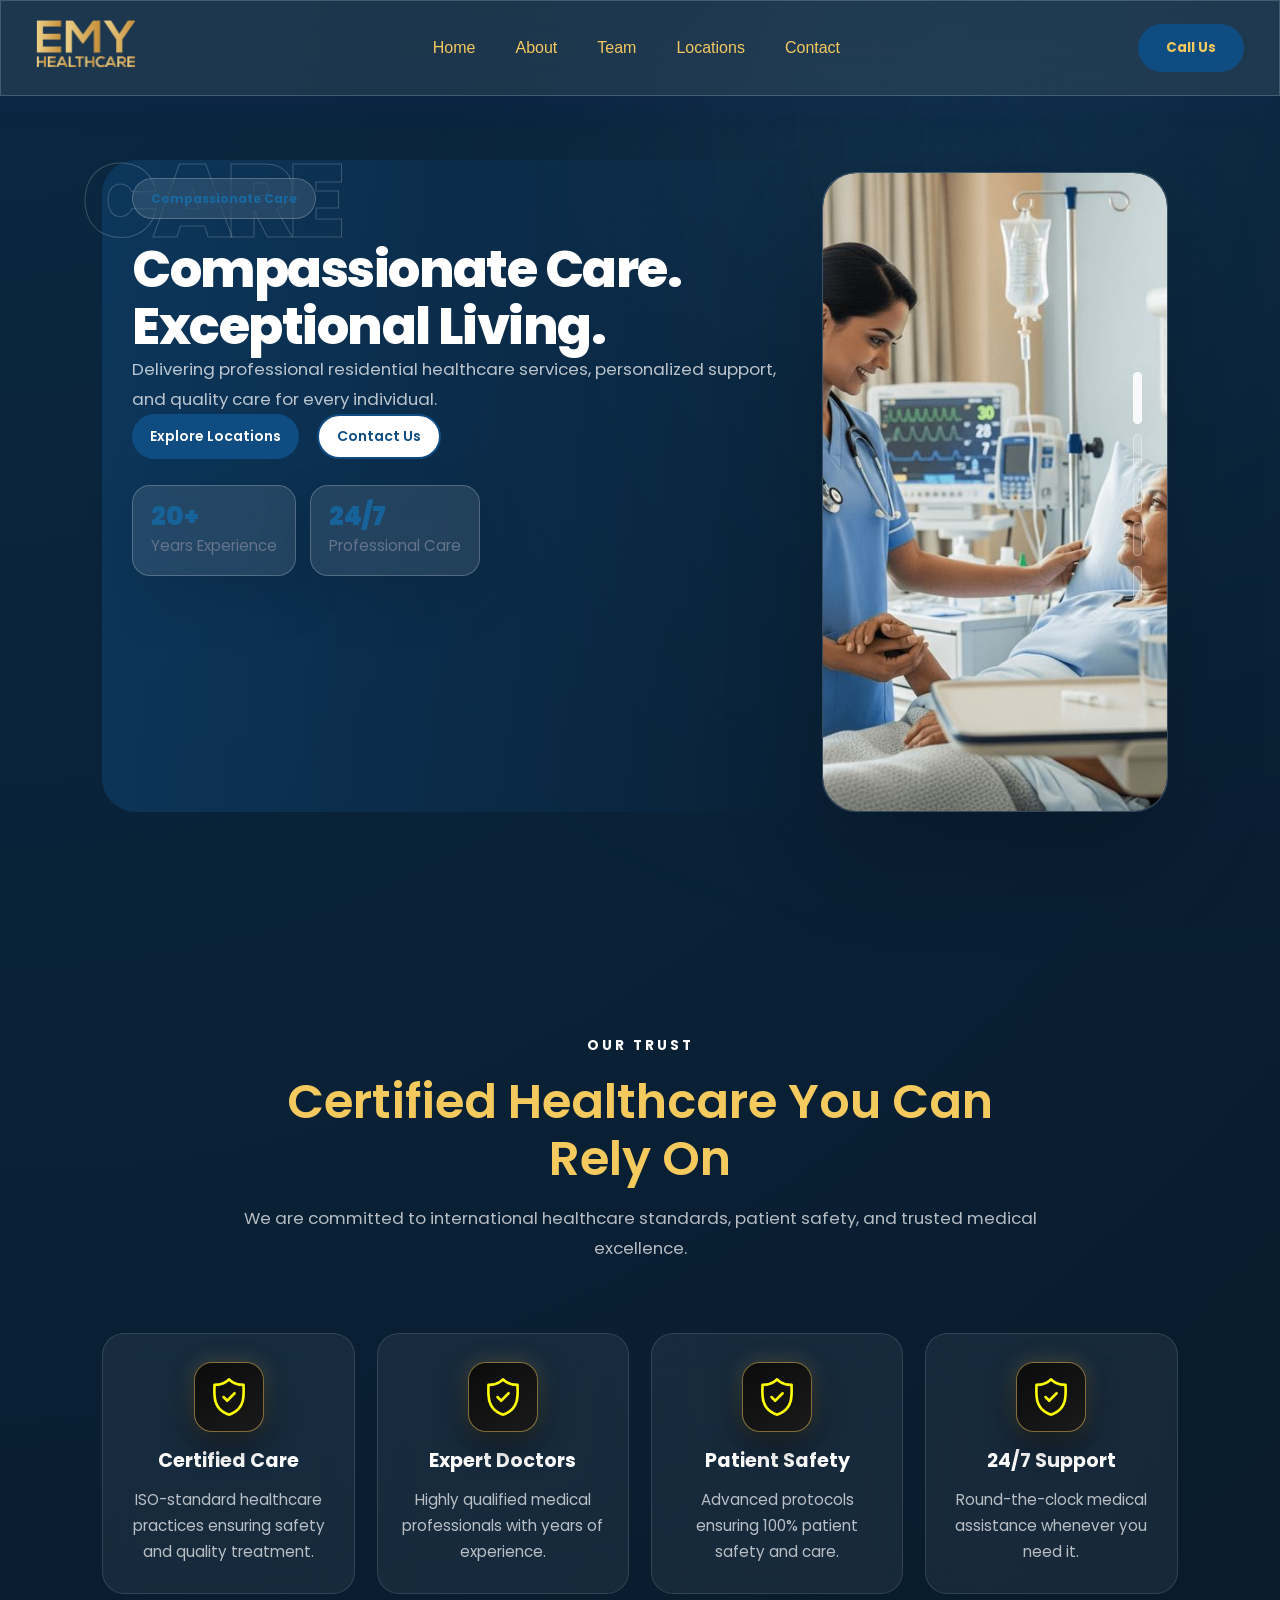
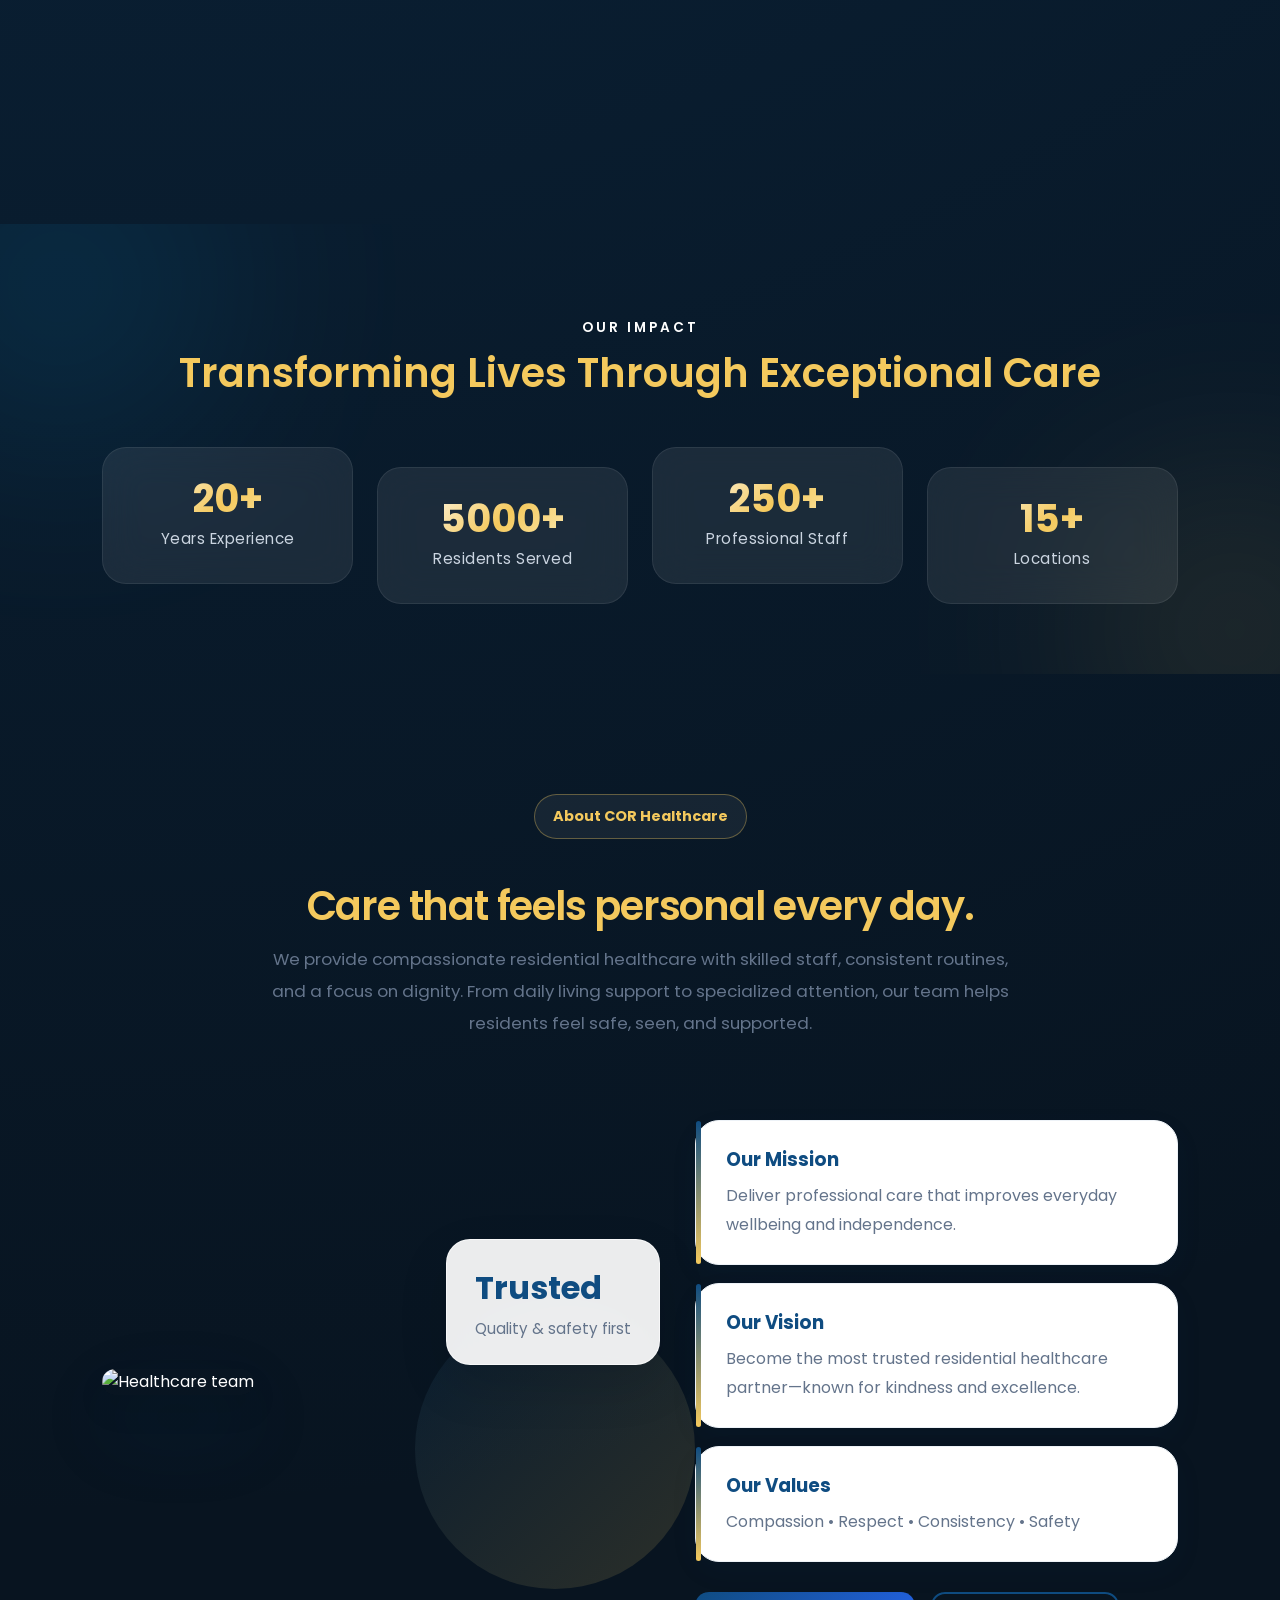
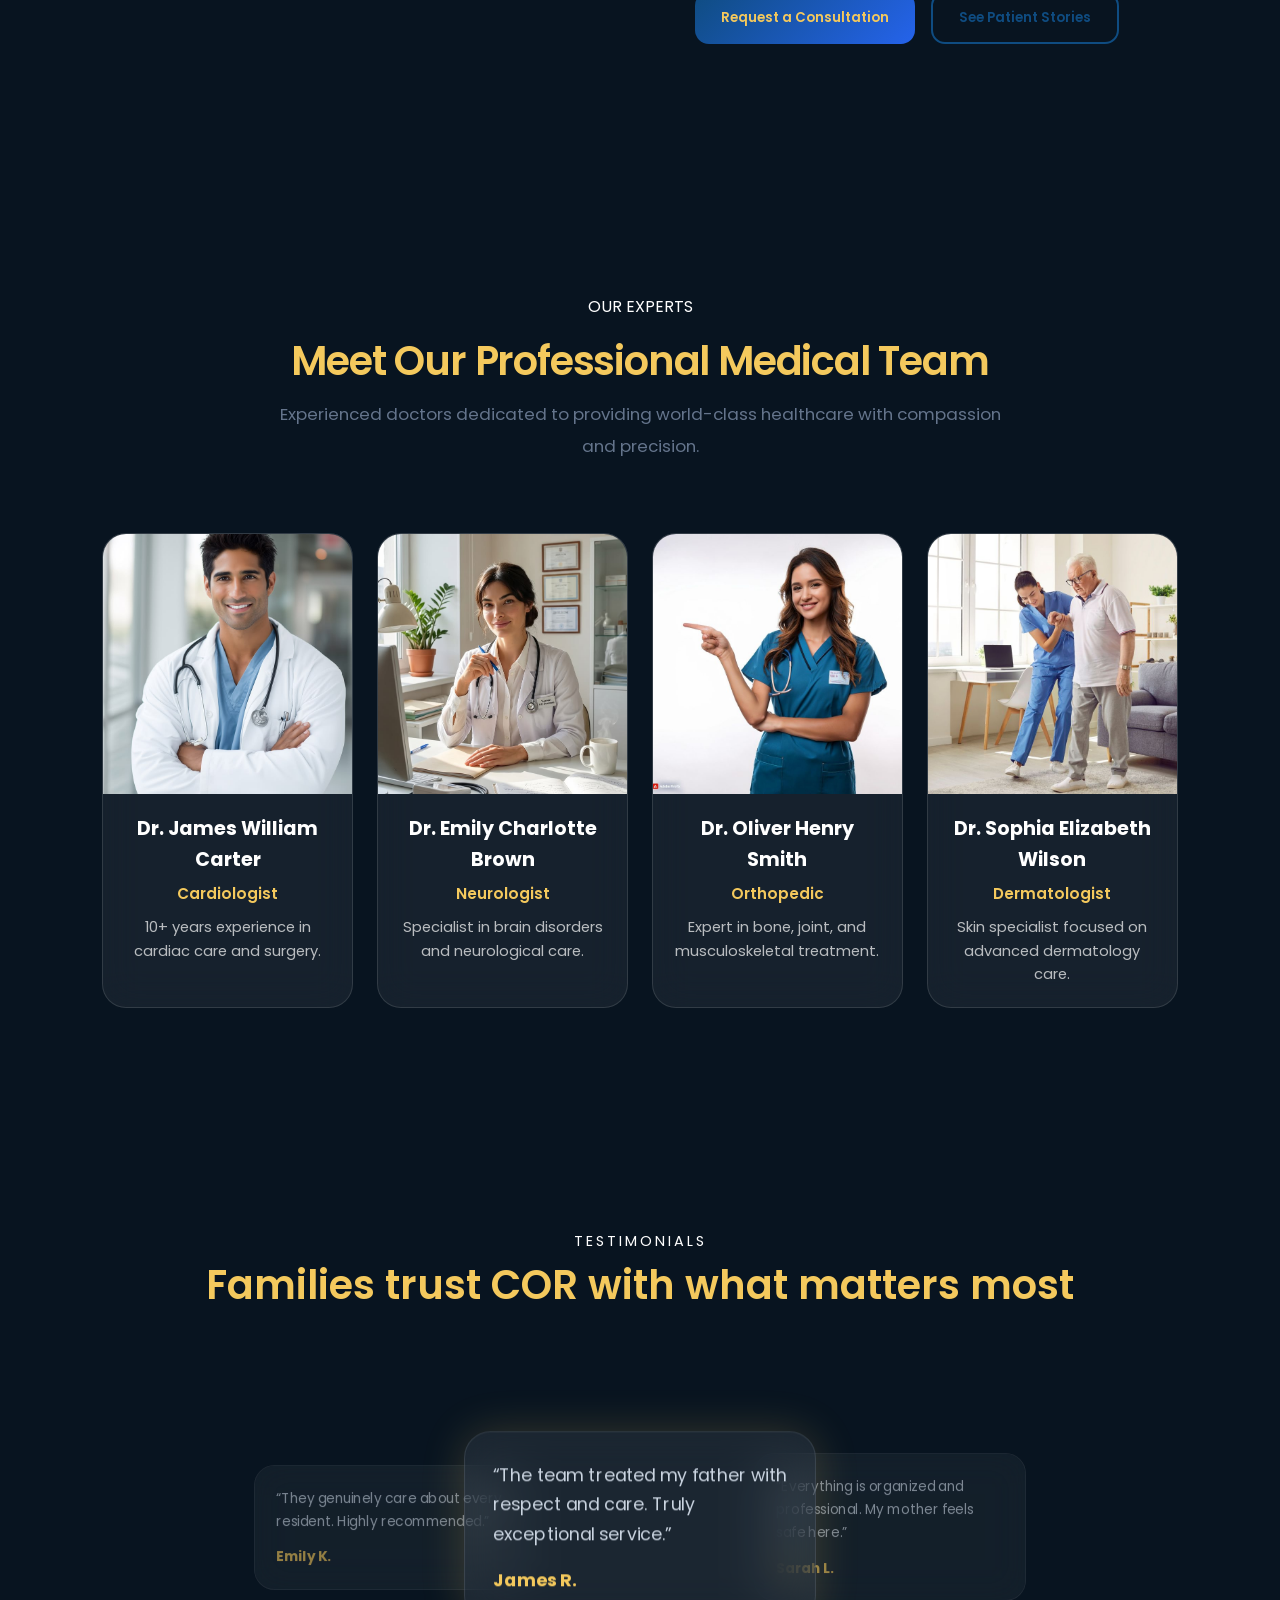
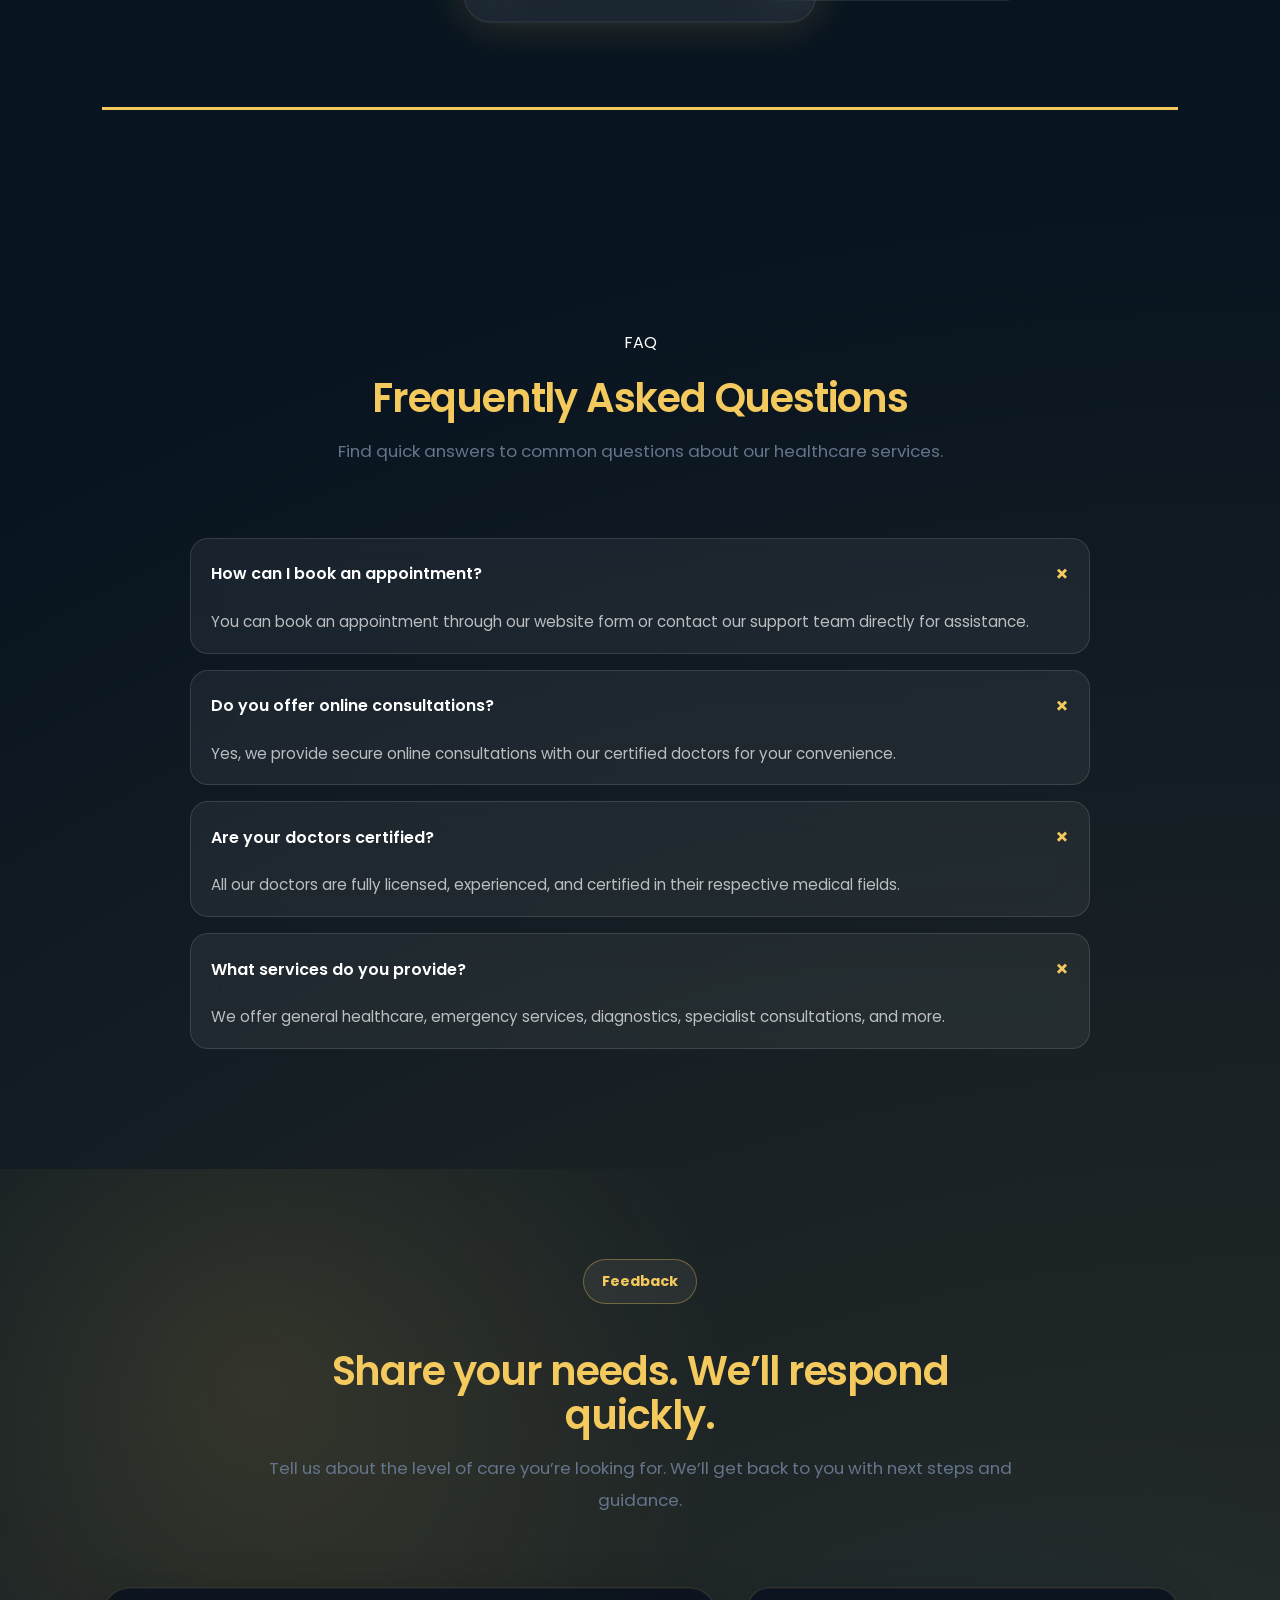
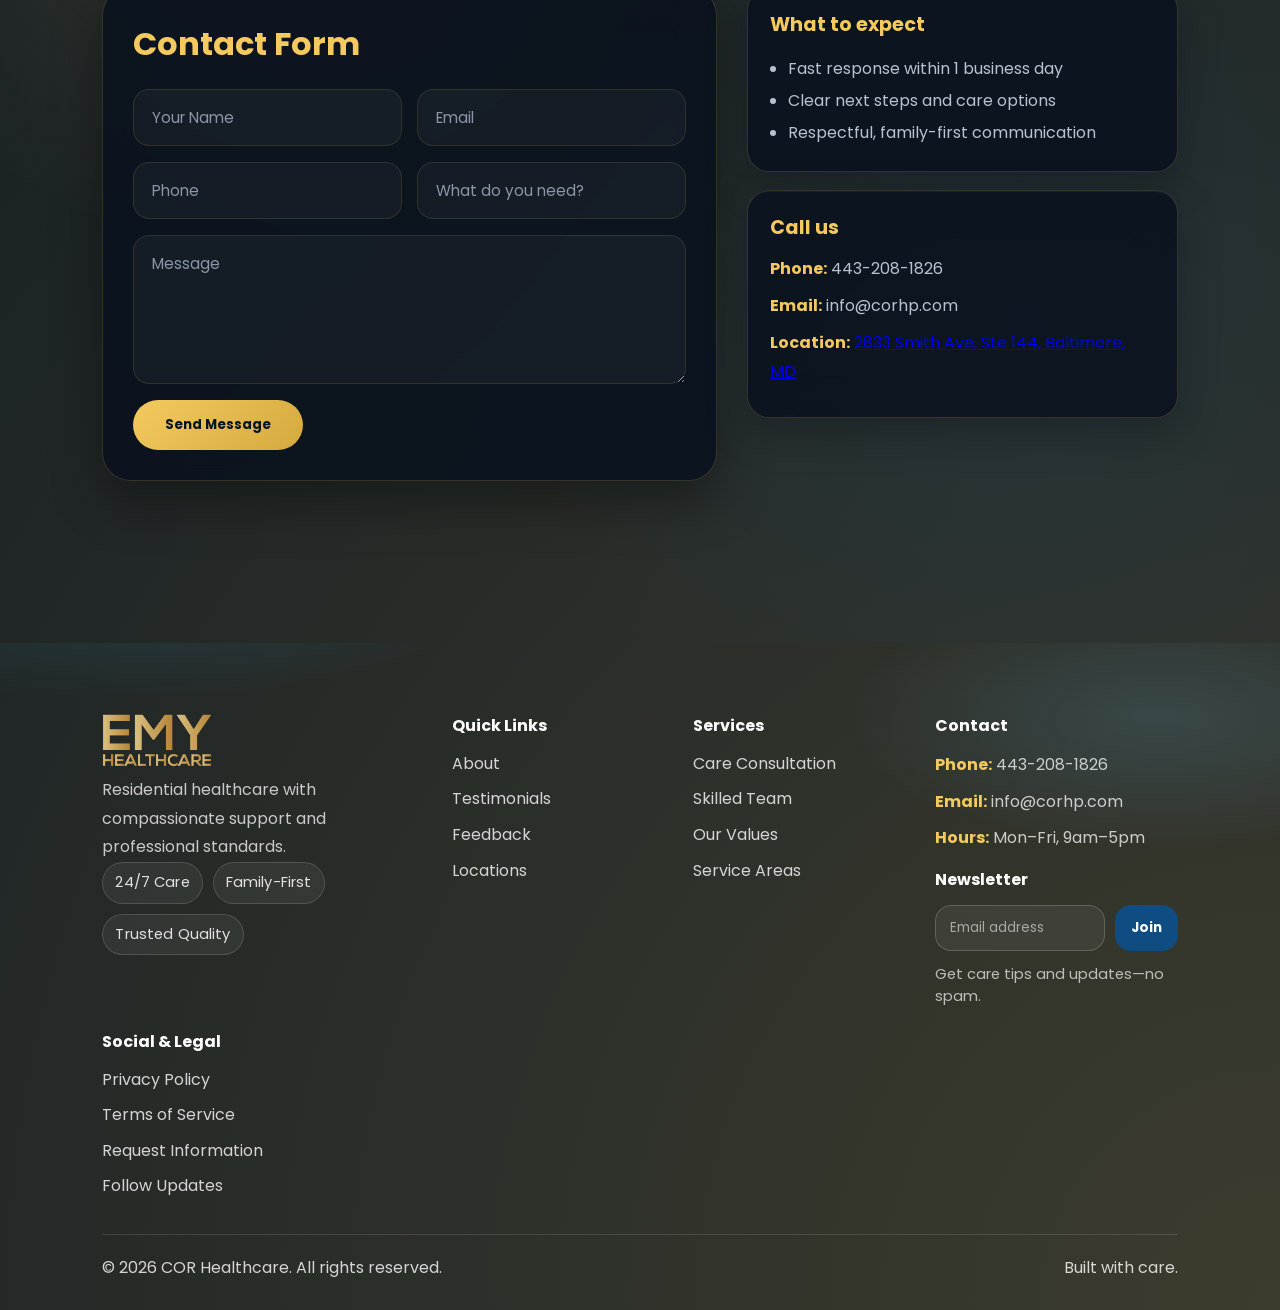
==== commit f4fd7828: "last" ====
--- a/index.html
+++ b/index.html
@@ -6,9 +6,9 @@
   <title>COR Healthcare</title>
 
   <link rel="stylesheet" href="index.css">
-  
-
-  
+
+  <!-- Modern icon CDN (Material Design Icons) -->
+  <link rel="stylesheet" href="https://cdn.jsdelivr.net/npm/@mdi/font@7.4.47/css/materialdesignicons.min.css">
 
   <link rel="preconnect" href="https://fonts.googleapis.com">
   <link href="https://fonts.googleapis.com/css2?family=Poppins:wght@300;400;500;600;700;800&display=swap" rel="stylesheet">
@@ -99,12 +99,20 @@
   </section>
 
 
+
+
+
+
+
+
 <section class="trust-section">
   <div class="section-inner">
 
     <div class="trust-heading reveal">
-      <span>OUR TRUST</span>
-      <h2>Certified Healthcare You Can Rely On</h2>
+      <span style="color:white;">OUR TRUST</span>
+      <h2 style="color:#f4c95d;font-weight:600;">
+  Certified Healthcare You Can Rely On
+</h2>
       <p>
         We are committed to international healthcare standards, patient safety,
         and trusted medical excellence.
@@ -114,37 +122,49 @@
     <div class="trust-grid">
 
       <div class="trust-card reveal">
-        <div class="trust-icon">🏥</div>
-        <h3>Certified Care</h3>
-        <p>ISO-standard healthcare practices ensuring safety and quality treatment.</p>
-      </div>
+  <div class="trust-icon" aria-hidden="true">
+    <img src="security.png" alt="Security Icon">
+  </div>
+
+  <h3>Certified Care</h3>
+  <p>
+    ISO-standard healthcare practices ensuring safety and quality treatment.
+  </p>
+</div>
 
       <div class="trust-card reveal">
-        <div class="trust-icon">👨‍⚕️</div>
+        <div class="trust-icon" aria-hidden="true">
+          <img src="security.png" alt="Security Icon">
+        </div>
         <h3>Expert Doctors</h3>
         <p>Highly qualified medical professionals with years of experience.</p>
       </div>
 
       <div class="trust-card reveal">
-        <div class="trust-icon">🛡️</div>
+        <div class="trust-icon" aria-hidden="true">
+          <img src="security.png" alt="Security Icon">
+        </div>
         <h3>Patient Safety</h3>
         <p>Advanced protocols ensuring 100% patient safety and care.</p>
       </div>
 
       <div class="trust-card reveal">
-        <div class="trust-icon">⏱️</div>
+        <div class="trust-icon" aria-hidden="true">
+          <img src="security.png" alt="Security Icon">
+        </div>
         <h3>24/7 Support</h3>
         <p>Round-the-clock medical assistance whenever you need it.</p>
       </div>
 
+
     </div>
 
     <!-- Logo strip -->
     <div class="trust-logos reveal">
-      <img src="logohealth.png" alt="">
-      <img src="logohealth.png" alt="">
-      <img src="logohealth.png" alt="">
-      <img src="logohealth.png" alt="">
+      <img src="logo.png" alt="">
+      <img src="logo.png" alt="">
+      <img src="logo.png" alt="">
+      <img src="logo.png" alt="">
     </div>
 
   </div>
@@ -166,8 +186,8 @@
   <section class="stats-section reveal">
 
   <div class="stats-heading">
-    <span>OUR IMPACT</span>
-    <h2 style="font-size:40px;">Transforming Lives Through Exceptional Care</h2>
+    <span style="color:white;">OUR IMPACT</span>
+    <h2 style="font-size:40px;font-weight:600;">Transforming Lives Through Exceptional Care</h2>
   </div>
 
   <div class="stats-container">
@@ -209,7 +229,7 @@
     <div class="section-inner">
       <div class="section-heading reveal">
         <span class="tag">About COR Healthcare</span>
-        <h2 style="font-size:40px;">Care that feels personal every day.</h2>
+        <h2 style="font-size:40px;font-weight:600;">Care that feels personal every day.</h2>
         <p>
           We provide compassionate residential healthcare with skilled staff, consistent routines, and a focus on dignity.
           From daily living support to specialized attention, our team helps residents feel safe, seen, and supported.
@@ -258,7 +278,7 @@
 
     <div class="section-heading reveal">
       <span>OUR EXPERTS</span>
-      <h2>Meet Our Professional Medical Team</h2>
+      <h2 style="font-size:40px;font-weight:600;">Meet Our Professional Medical Team</h2>
       <p>
         Experienced doctors dedicated to providing world-class healthcare with compassion and precision.
       </p>
@@ -268,10 +288,10 @@
 
       <div class="doctor-card reveal">
         <div class="doctor-img">
-          <img src="spcare.png" alt="Doctor 1">
+          <img src="cardio.png" alt="Doctor 1">
         </div>
         <div class="doctor-info">
-          <h3>Dr. Ahmed Khan</h3>
+          <h3>Dr. James William Carter</h3>
           <span>Cardiologist</span>
           <p>10+ years experience in cardiac care and surgery.</p>
         </div>
@@ -279,10 +299,10 @@
 
       <div class="doctor-card reveal">
         <div class="doctor-img">
-          <img src="compassionatecare.png" alt="Doctor 2">
+          <img src="neuro.png" alt="Doctor 2">
         </div>
         <div class="doctor-info">
-          <h3>Dr. Sara Malik</h3>
+          <h3>Dr. Emily Charlotte Brown</h3>
           <span>Neurologist</span>
           <p>Specialist in brain disorders and neurological care.</p>
         </div>
@@ -293,7 +313,7 @@
           <img src="nursing.png" alt="Doctor 3">
         </div>
         <div class="doctor-info">
-          <h3>Dr. Hassan Ali</h3>
+          <h3>Dr. Oliver Henry Smith</h3>
           <span>Orthopedic</span>
           <p>Expert in bone, joint, and musculoskeletal treatment.</p>
         </div>
@@ -304,7 +324,7 @@
           <img src="rehabilitation.png" alt="Doctor 4">
         </div>
         <div class="doctor-info">
-          <h3>Dr. Ayesha Noor</h3>
+          <h3>Dr. Sophia Elizabeth Wilson</h3>
           <span>Dermatologist</span>
           <p>Skin specialist focused on advanced dermatology care.</p>
         </div>
@@ -324,8 +344,8 @@
   <section class="testimonials">
 
   <div class="t-heading">
-    <span>TESTIMONIALS</span>
-    <h2 style="font-size:40px;">Families trust COR with what matters most</h2>
+    <span style="color:white;">TESTIMONIALS</span>
+    <h2 style="font-size:40px;font-weight:600;">Families trust COR with what matters most</h2>
   </div>
 
   <div class="carousel">
@@ -366,7 +386,7 @@
 
     <div class="section-heading reveal">
       <span>FAQ</span>
-      <h2>Frequently Asked Questions</h2>
+      <h2 style="font-size:40px;font-weight:600;">Frequently Asked Questions</h2>
       <p>
         Find quick answers to common questions about our healthcare services.
       </p>
@@ -433,7 +453,7 @@
     <div class="section-inner">
       <div class="section-heading reveal">
         <span class="tag">Feedback</span>
-        <h2 style="font-size:40px;">Share your needs. We’ll respond quickly.</h2>
+        <h2 style="font-size:40px;font-weight:600;">Share your needs. We’ll respond quickly.</h2>
         <p>
           Tell us about the level of care you’re looking for. We’ll get back to you with next steps and guidance.
         </p>
--- a/index.css
+++ b/index.css
@@ -870,6 +870,7 @@
   text-align:center;
   max-width:800px;
   margin:0 auto 70px;
+  
 }
 
 .trust-heading span{
@@ -936,9 +937,69 @@
 }
 
 .trust-icon{
-  font-size:2rem;
-  margin-bottom:12px;
-}
+  width:70px;
+  height:70px;
+
+  margin:0 auto 14px;
+
+  display:flex;
+  align-items:center;
+  justify-content:center;
+
+  background: linear-gradient(145deg, #0b0b0b, #1a1a1a);
+  border:1px solid rgba(244,201,93,0.5);
+  border-radius:18px;
+
+  box-shadow:
+    0 12px 30px rgba(0,0,0,0.6),
+    0 0 20px rgba(244,201,93,0.25);
+
+  position:relative;
+  overflow:hidden;
+}
+
+/* IMAGE INSIDE ICON */
+.trust-icon img{
+  width:38px;
+  height:38px;
+  object-fit:contain;
+   filter: 
+    brightness(0)
+    saturate(100%)
+    invert(86%)
+    sepia(42%)
+    saturate(900%)
+    hue-rotate(5deg)
+    brightness(1.2);
+
+  /* shiny glow */
+  animation: goldGlow 2.5s ease-in-out infinite;
+}
+
+
+/* HOVER EFFECT */
+
+/* Material Design Icons sizing + color */
+.trust-icon .icon{
+  font-size:30px;
+  color:#f4c95d;
+  transform:translateY(1px);
+  display:inline-flex;
+}
+
+/* Icon CDN icons */
+.trust-icon .icon::before{
+  /* Material Design Icons uses pseudo-element content */
+  font-family: "Material Design Icons";
+}
+
+
+.trust-card:hover .trust-icon{
+  border-color:rgba(244,201,93,0.55);
+  background:rgba(244,201,93,0.10);
+  box-shadow:0 28px 70px rgba(0,0,0,0.35);
+}
+
 
 .trust-card h3{
   font-size:1.2rem;
@@ -1739,121 +1800,191 @@
 ========================= */
 .feedback-section{
   padding:90px 8% 120px;
-  background: transparent;
-  color:#fff;
-}
-
+  position:relative;
+}
+
+.feedback-section::before{
+  content:"";
+  position:absolute;
+  inset:0;
+  background:
+    radial-gradient(circle at 20% 20%, rgba(244,201,93,.12), transparent 35%),
+    radial-gradient(circle at 80% 70%, rgba(15,76,129,.18), transparent 40%);
+  pointer-events:none;
+}
 
 .feedback-grid{
   display:grid;
-  grid-template-columns:1fr 0.7fr;
-  gap:26px;
+  grid-template-columns:1fr .7fr;
+  gap:30px;
   align-items:start;
 }
 
 .feedback-card{
-  background:rgba(255,255,255,0.82);
-  border:1px solid rgba(255,255,255,0.4);
-  backdrop-filter: blur(12px);
-  -webkit-backdrop-filter: blur(12px);
+  background:rgba(10,18,30,.88);
+  border:1px solid rgba(244,201,93,.18);
+  backdrop-filter:blur(20px);
+  -webkit-backdrop-filter:blur(20px);
   border-radius:28px;
-  padding:26px;
-  box-shadow:0 20px 55px rgba(0,0,0,0.06);
-}
-
-.form h3{
+  padding:30px;
+  box-shadow:
+  0 20px 50px rgba(0,0,0,.35),
+  inset 0 1px 0 rgba(255,255,255,.05);
+}
+
+.feedback-card h3{
+  color:#f4c95d;
+  font-size:2rem;
   margin-bottom:10px;
+}
+
+.feedback-card p{
+  color:#b8c2cf;
+  line-height:1.8;
 }
 
 .form{
   display:flex;
   flex-direction:column;
-  gap:14px;
-  margin-top:14px;
+  gap:16px;
+  margin-top:20px;
 }
 
 .form-row{
   display:grid;
   grid-template-columns:1fr 1fr;
-  gap:12px;
-}
-
-input, textarea{
+  gap:15px;
+}
+
+.form input,
+.form textarea{
   width:100%;
-  border:none;
+  padding:16px 18px;
+  border-radius:16px;
+  background:rgba(255,255,255,.04);
+  border:1px solid rgba(244,201,93,.12);
+  color:#fff;
   outline:none;
-  padding:14px 15px;
-  border-radius:16px;
-  background:rgba(15,23,42,0.04);
-  border:1px solid rgba(15,23,42,0.08);
-  color:#0f172a;
-  transition:0.25s ease;
-  font-size:0.98rem;
-}
-
-input:focus, textarea:focus{
-  border-color:rgba(15,76,129,0.5);
-  box-shadow:0 0 0 4px rgba(56,189,248,0.18);
-  background:rgba(56,189,248,0.06);
+  transition:.35s ease;
+  font-size:.95rem;
+}
+
+.form input::placeholder,
+.form textarea::placeholder{
+  color:#8b97a8;
+}
+
+.form input:focus,
+.form textarea:focus{
+  border-color:#f4c95d;
+  background:rgba(244,201,93,.05);
+  box-shadow:0 0 0 4px rgba(244,201,93,.12);
 }
 
 .submit-btn{
   width:fit-content;
+  background:linear-gradient(135deg,#f4c95d,#d4a93d);
+  color:#081420;
+  border:none;
+  padding:15px 32px;
+  border-radius:50px;
+  font-weight:700;
+  cursor:pointer;
+  transition:.35s;
+}
+
+.submit-btn:hover{
+  transform:translateY(-4px);
+  box-shadow:0 15px 35px rgba(244,201,93,.3);
 }
 
 .form-note{
   margin-top:14px;
-  color:#64748b;
-  font-size:0.92rem;
-  line-height:1.6;
-}
+  color:#9aa8b9;
+  font-size:.92rem;
+  line-height:1.7;
+}
+
+/* RIGHT SIDE */
 
 .feedback-side{
   display:flex;
   flex-direction:column;
-  gap:16px;
+  gap:18px;
 }
 
 .side-box{
-  background:rgba(255,255,255,0.72);
-  border:1px solid rgba(255,255,255,0.35);
-  backdrop-filter: blur(12px);
-  -webkit-backdrop-filter: blur(12px);
+  background:rgba(10,18,30,.88);
+  border:1px solid rgba(244,201,93,.18);
+  backdrop-filter:blur(20px);
+  -webkit-backdrop-filter:blur(20px);
   border-radius:22px;
-  padding:18px;
-  box-shadow:0 14px 40px rgba(0,0,0,0.05);
+  padding:22px;
+  box-shadow:
+  0 15px 40px rgba(0,0,0,.25),
+  inset 0 1px 0 rgba(255,255,255,.05);
+  transition:.4s;
+}
+
+.side-box:hover{
+  transform:translateY(-8px);
+  border-color:rgba(244,201,93,.35);
 }
 
 .side-box h4{
-  color:#0f4c81;
-  margin-bottom:10px;
+  color:#f4c95d;
+  margin-bottom:12px;
+  font-size:1.2rem;
 }
 
 .side-box ul{
   padding-left:18px;
-  color:#64748b;
-  line-height:1.9;
+  color:#b8c2cf;
+  line-height:2;
 }
 
 .contact-line{
-  color:#64748b;
-  margin:6px 0;
-  line-height:1.6;
-}
+  color:#b8c2cf;
+  margin:8px 0;
+  line-height:1.8;
+}
+
+.contact-line strong{
+  color:#f4c95d;
+}
+
+/* SUCCESS MESSAGE */
 
 .toast{
   margin-top:18px;
-  min-height:22px;
+  min-height:24px;
   font-weight:600;
-  color:#0f4c81;
+  color:#f4c95d;
   opacity:0;
   transform:translateY(10px);
-  transition:0.25s ease;
+  transition:.3s ease;
 }
 
 .toast.show{
   opacity:1;
   transform:translateY(0);
+}
+
+/* MOBILE */
+
+@media(max-width:991px){
+
+  .feedback-grid{
+    grid-template-columns:1fr;
+  }
+
+  .form-row{
+    grid-template-columns:1fr;
+  }
+
+  .feedback-card h3{
+    font-size:1.7rem;
+  }
 }
 
 /* =========================
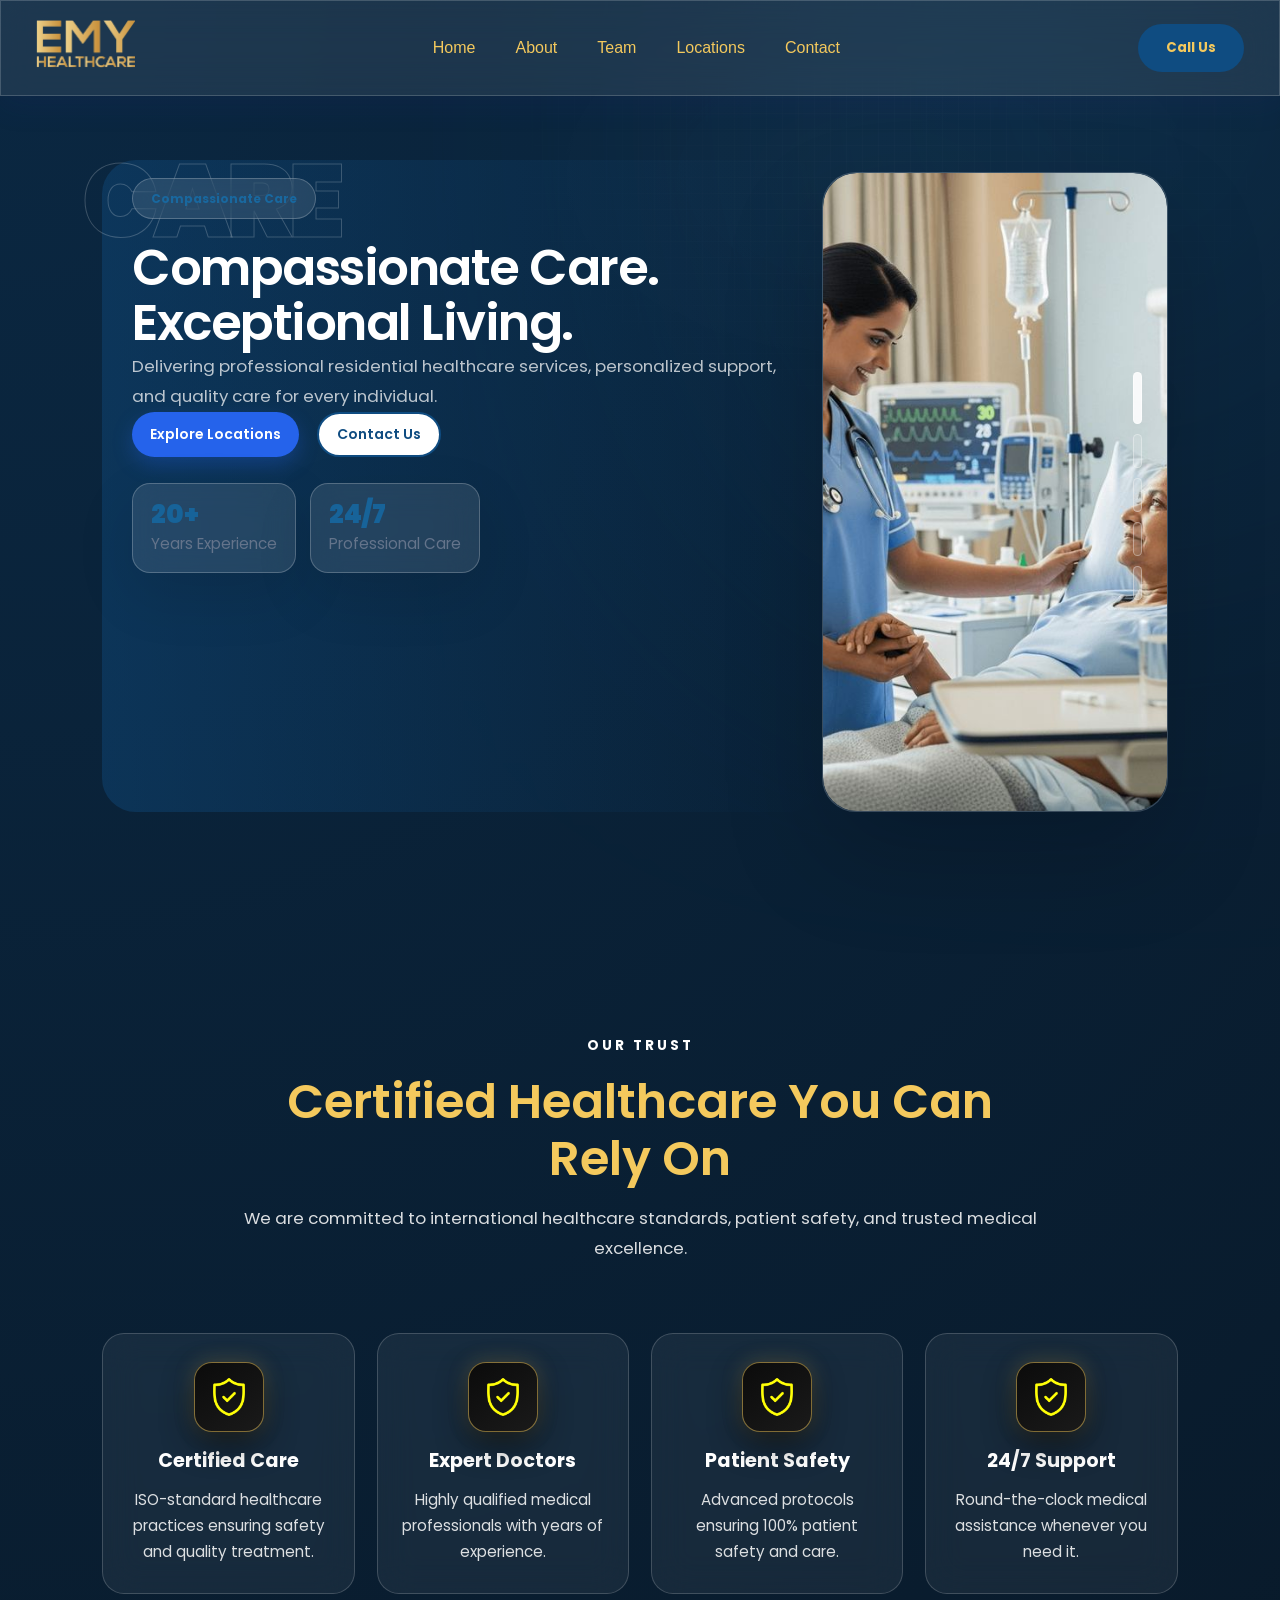
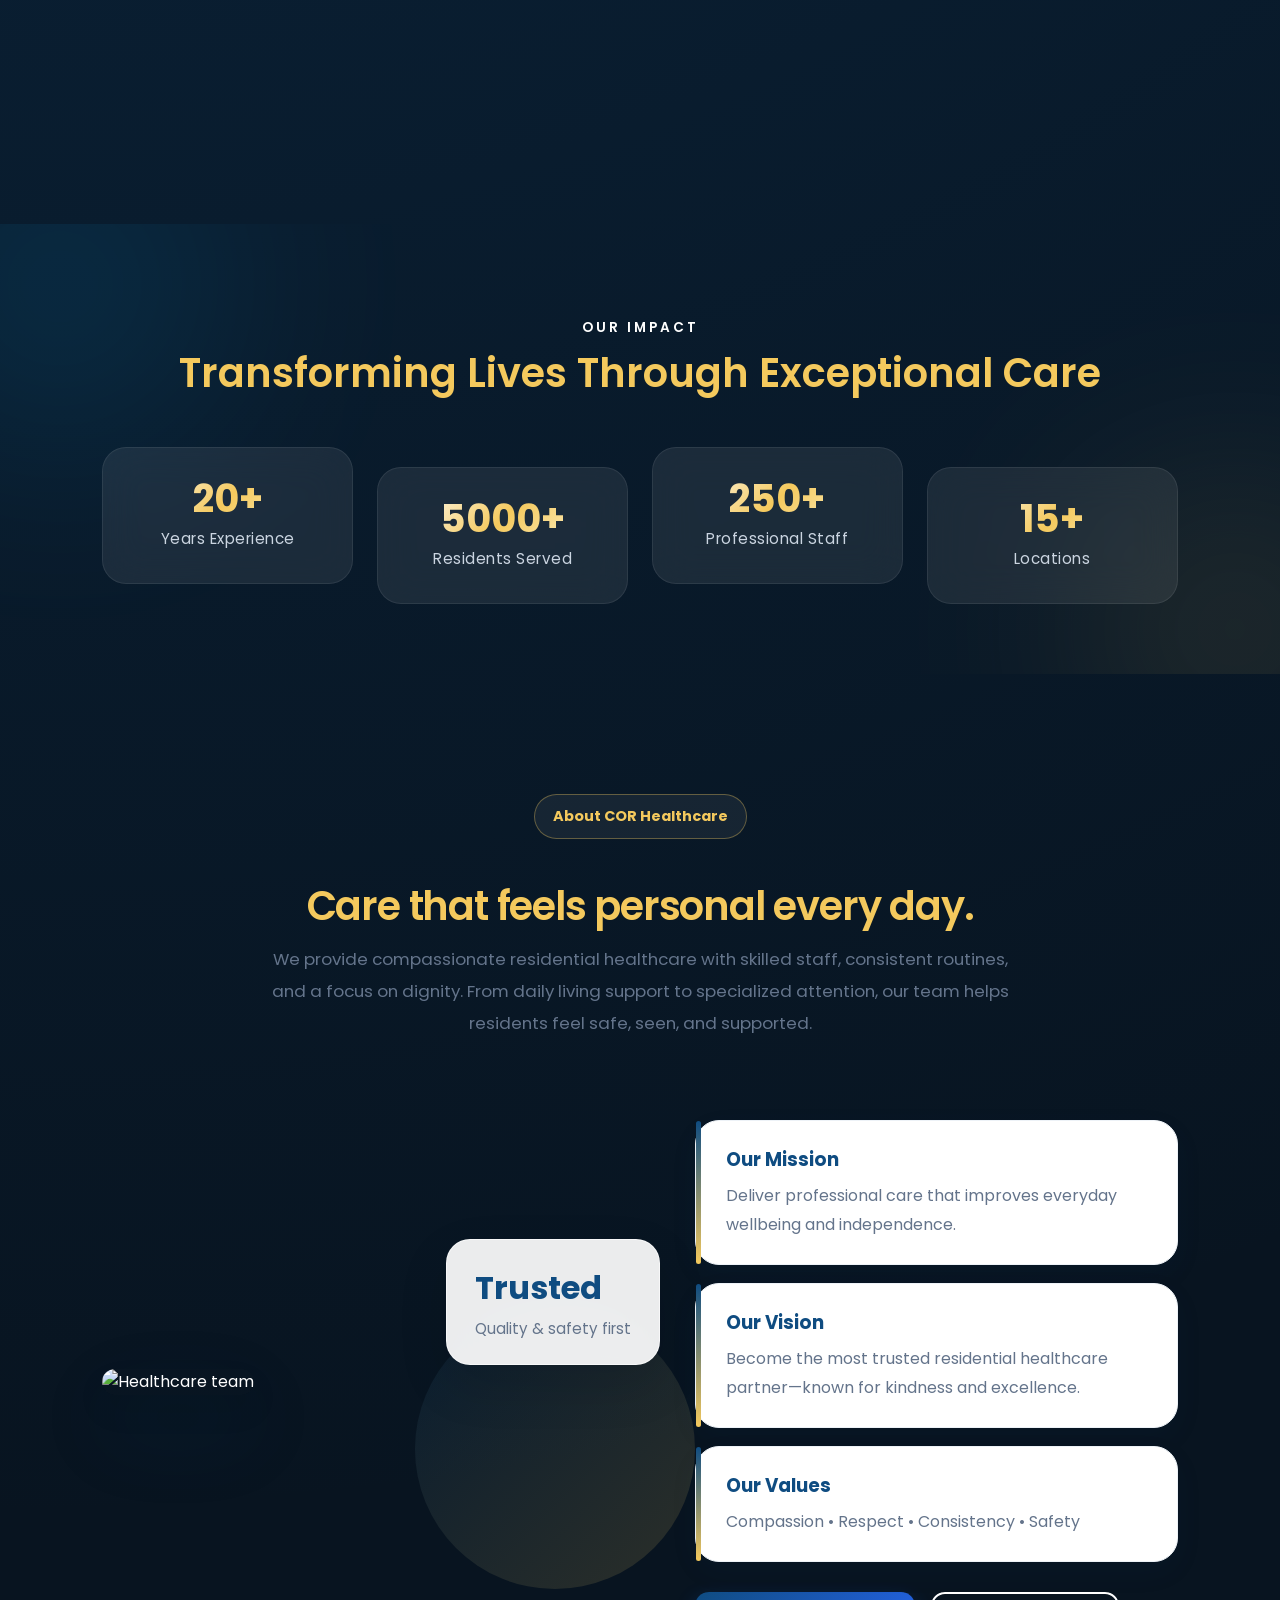
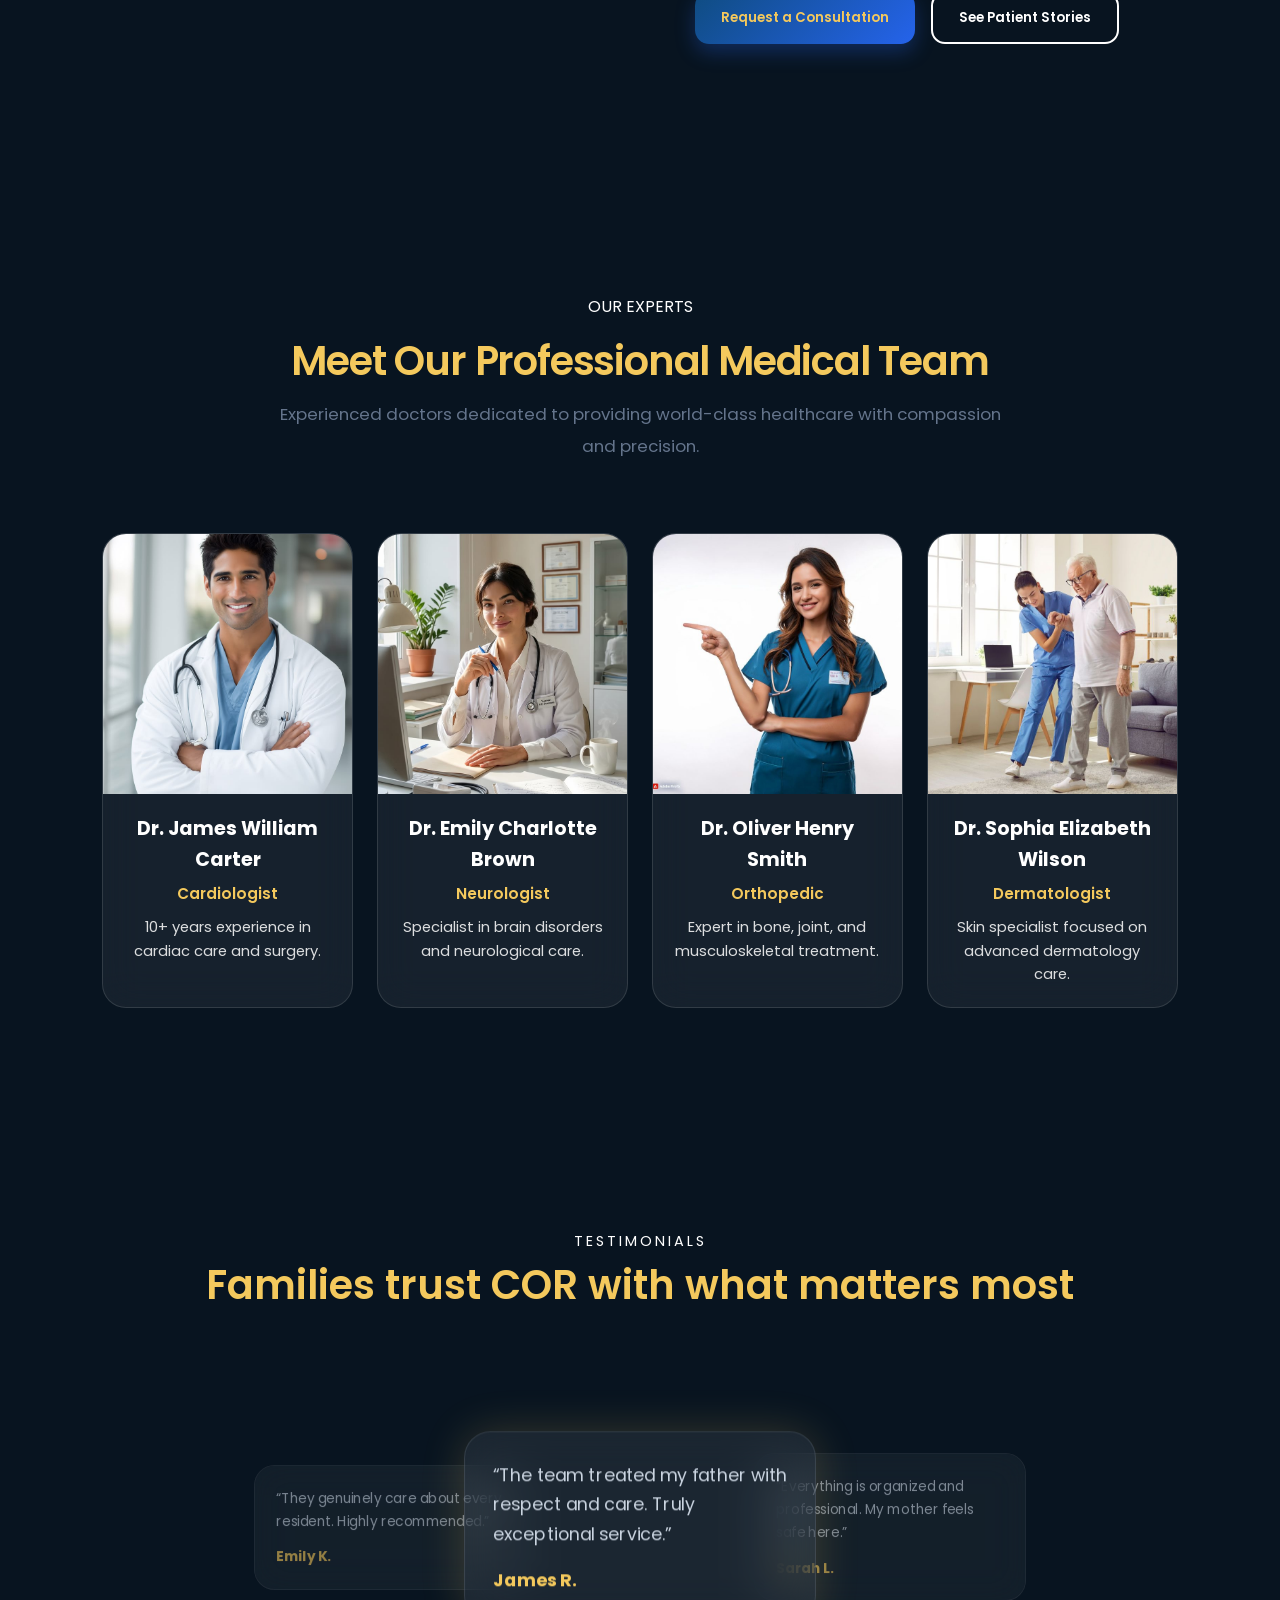
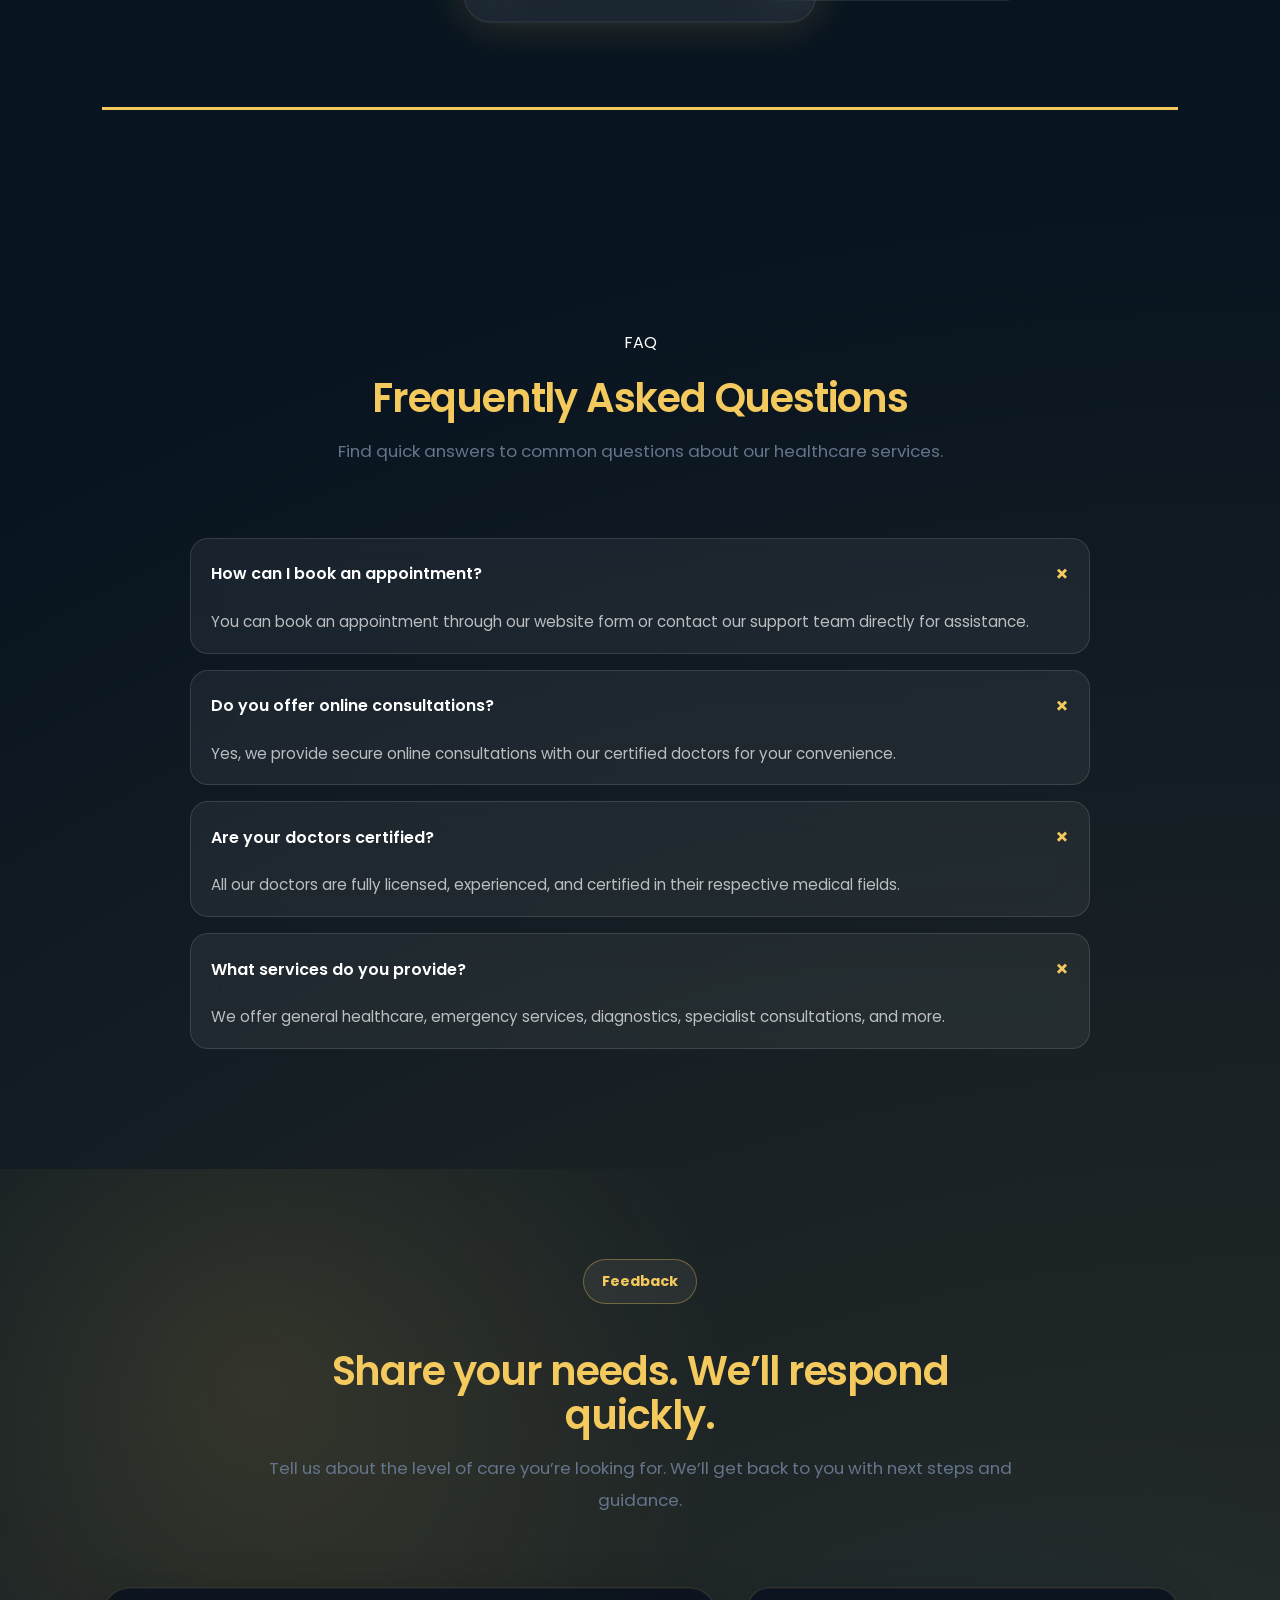
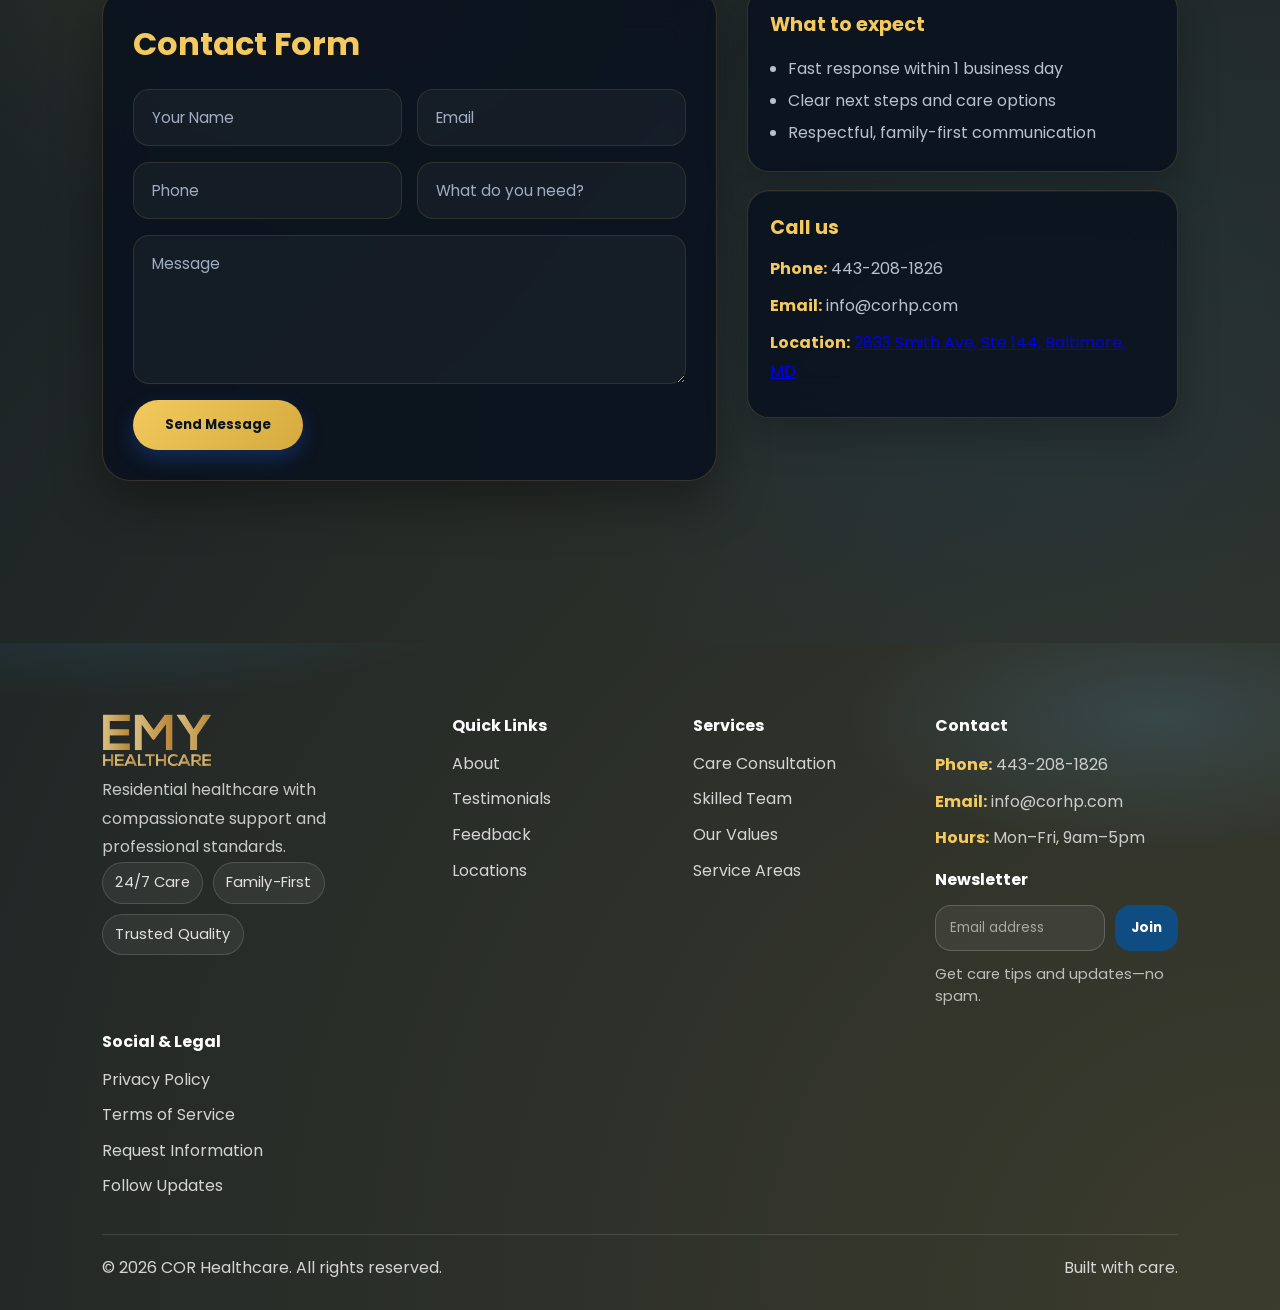
==== commit a485a984: "last" ====
--- a/index.html
+++ b/index.html
@@ -3,7 +3,7 @@
 <head>
   <meta charset="UTF-8">
   <meta name="viewport" content="width=device-width, initial-scale=1.0">
-  <title>COR Healthcare</title>
+  <title>EMY Healthcare</title>
 
   <link rel="stylesheet" href="index.css">
 
--- a/index.css
+++ b/index.css
@@ -352,11 +352,11 @@
 }
 
 .hero-slider__headline{
-  font-size: var(--h1);
+  font-size: 50px;
   line-height: 1.1;
   letter-spacing: -0.03em;
   color: #ffffff;
-  font-weight: 800;
+  font-weight: 600;
 }
 
 
@@ -514,6 +514,9 @@
 }
 
 @media(max-width:992px){
+  .hero-slider__headline{
+  font-size: 30px;  
+}
   .hero-slider{ flex-direction:column; padding-top:180px; gap:22px; }
   .hero-slider__panel--left{ width:100%; padding-right:0; }
   .hero-slider__panel--right{ width:100%; padding-left:0; align-items:center; }
@@ -523,6 +526,9 @@
 }
 
 @media(max-width:576px){
+  .hero-slider__headline{
+  font-size: 30px;  
+}
   .hero-slider{ padding-left:4%; padding-right:4%; }
   .hero-slider__image-frame{ height:360px; border-radius:28px; }
   .hero-slider__image{ border-radius:28px; }
@@ -643,13 +649,14 @@
 
 /* BUTTONS */
 .primary-btn{
-  background:#0f4c81;
+  background:#2563eb;
   color:white;
   border:none;
   padding:18px 35px;
   border-radius:50px;
   cursor:pointer;
   font-weight:600;
+  box-shadow:0 8px 20px rgba(37,99,235,0.3); /* glow add kar do */
 }
 
 .secondary-btn{
@@ -737,6 +744,9 @@
 
 /* TABLET */
 @media(max-width:991px){
+  .hero-slider__headline{
+  font-size: 30px;  
+}
   .nav-btn{
     display: none;
   }
@@ -818,6 +828,9 @@
 
 /* MOBILE */
 @media(max-width:576px){
+  .hero-slider__headline{
+  font-size: 30px;  
+}
   .nav-btn{
     display: none;
   }
@@ -889,7 +902,7 @@
 }
 
 .trust-heading p{
-  color:rgba(255,255,255,0.7);
+  color:rgba(255,255,255,0.85);
   font-size:1.05rem;
   line-height:1.8;
 }
@@ -902,16 +915,15 @@
 }
 
 /* CARD */
+/* Line ~680: trust-card */
 .trust-card{
   background:rgba(255,255,255,0.06);
-  border:1px solid rgba(255,255,255,0.12);
+  border:1px solid rgba(255,255,255,0.18); /* 0.12 se 0.18 */
   backdrop-filter:blur(18px);
   -webkit-backdrop-filter:blur(18px);
-
   border-radius:22px;
   padding:28px 22px;
   text-align:center;
-
   transition:0.4s ease;
   position:relative;
   overflow:hidden;
@@ -1010,7 +1022,7 @@
 
 .trust-card p{
   font-size:0.95rem;
-  color:rgba(255,255,255,0.7);
+  color:rgba(255,255,255,0.85);
   line-height:1.7;
 }
 
@@ -1433,9 +1445,13 @@
 
 
 .about-cta .secondary-btn{
-  border:2px solid #0f4c81;
-  color:#0f4c81;
+  border:2px solid #ffffff;  /* Dark bg pe white border */
+  color:#ffffff;             /* White text */
   background:transparent;
+}
+.about-cta .secondary-btn:hover{
+  background:white;
+  color:#0f4c81;             /* Hover pe ulta */
 }
 
 .about-cta button{
@@ -1573,7 +1589,7 @@
 
 .doctor-info p{
   font-size:0.92rem;
-  color:rgba(255,255,255,0.7);
+  color:rgba(255,255,255,0.85);
   line-height:1.6;
 }
 
@@ -1869,9 +1885,10 @@
   font-size:.95rem;
 }
 
+/* Line ~1250 */
 .form input::placeholder,
 .form textarea::placeholder{
-  color:#8b97a8;
+  color:#A0AEC0; /* #8b97a8 se thora bright */
 }
 
 .form input:focus,
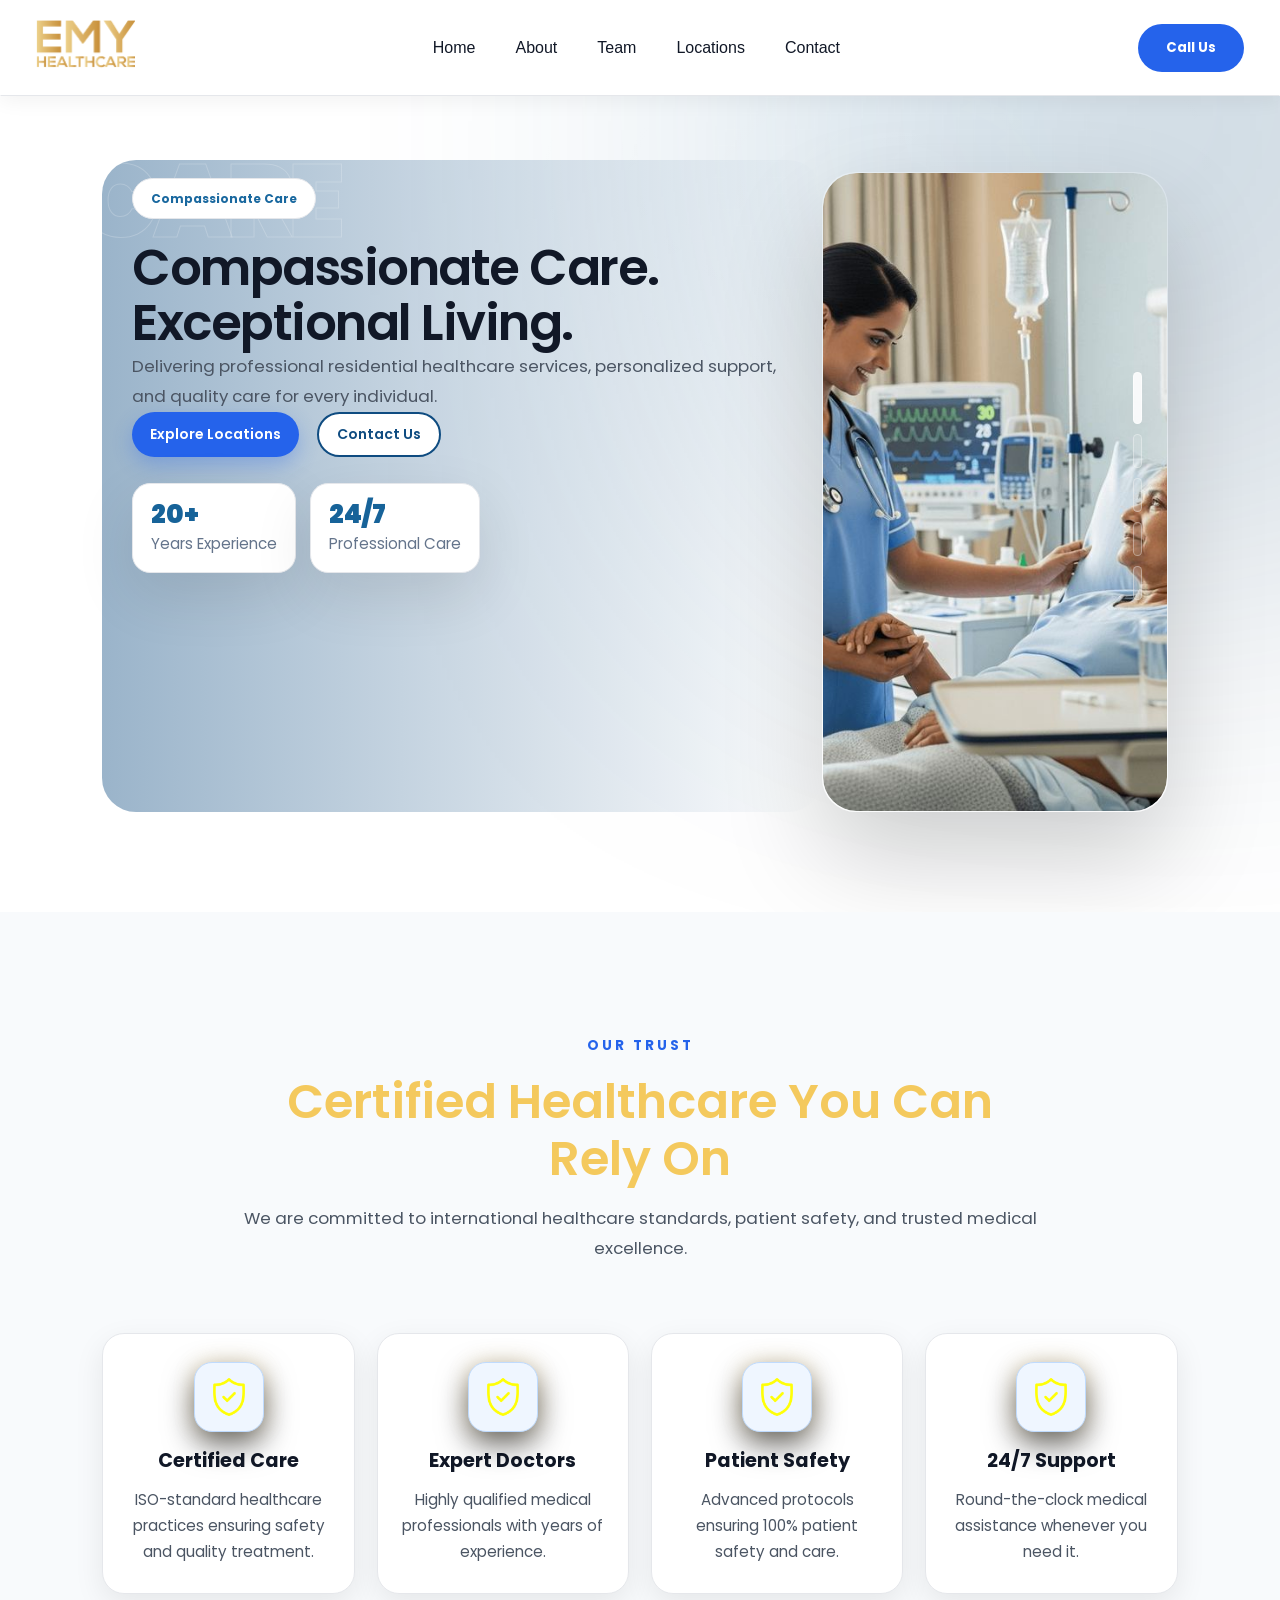
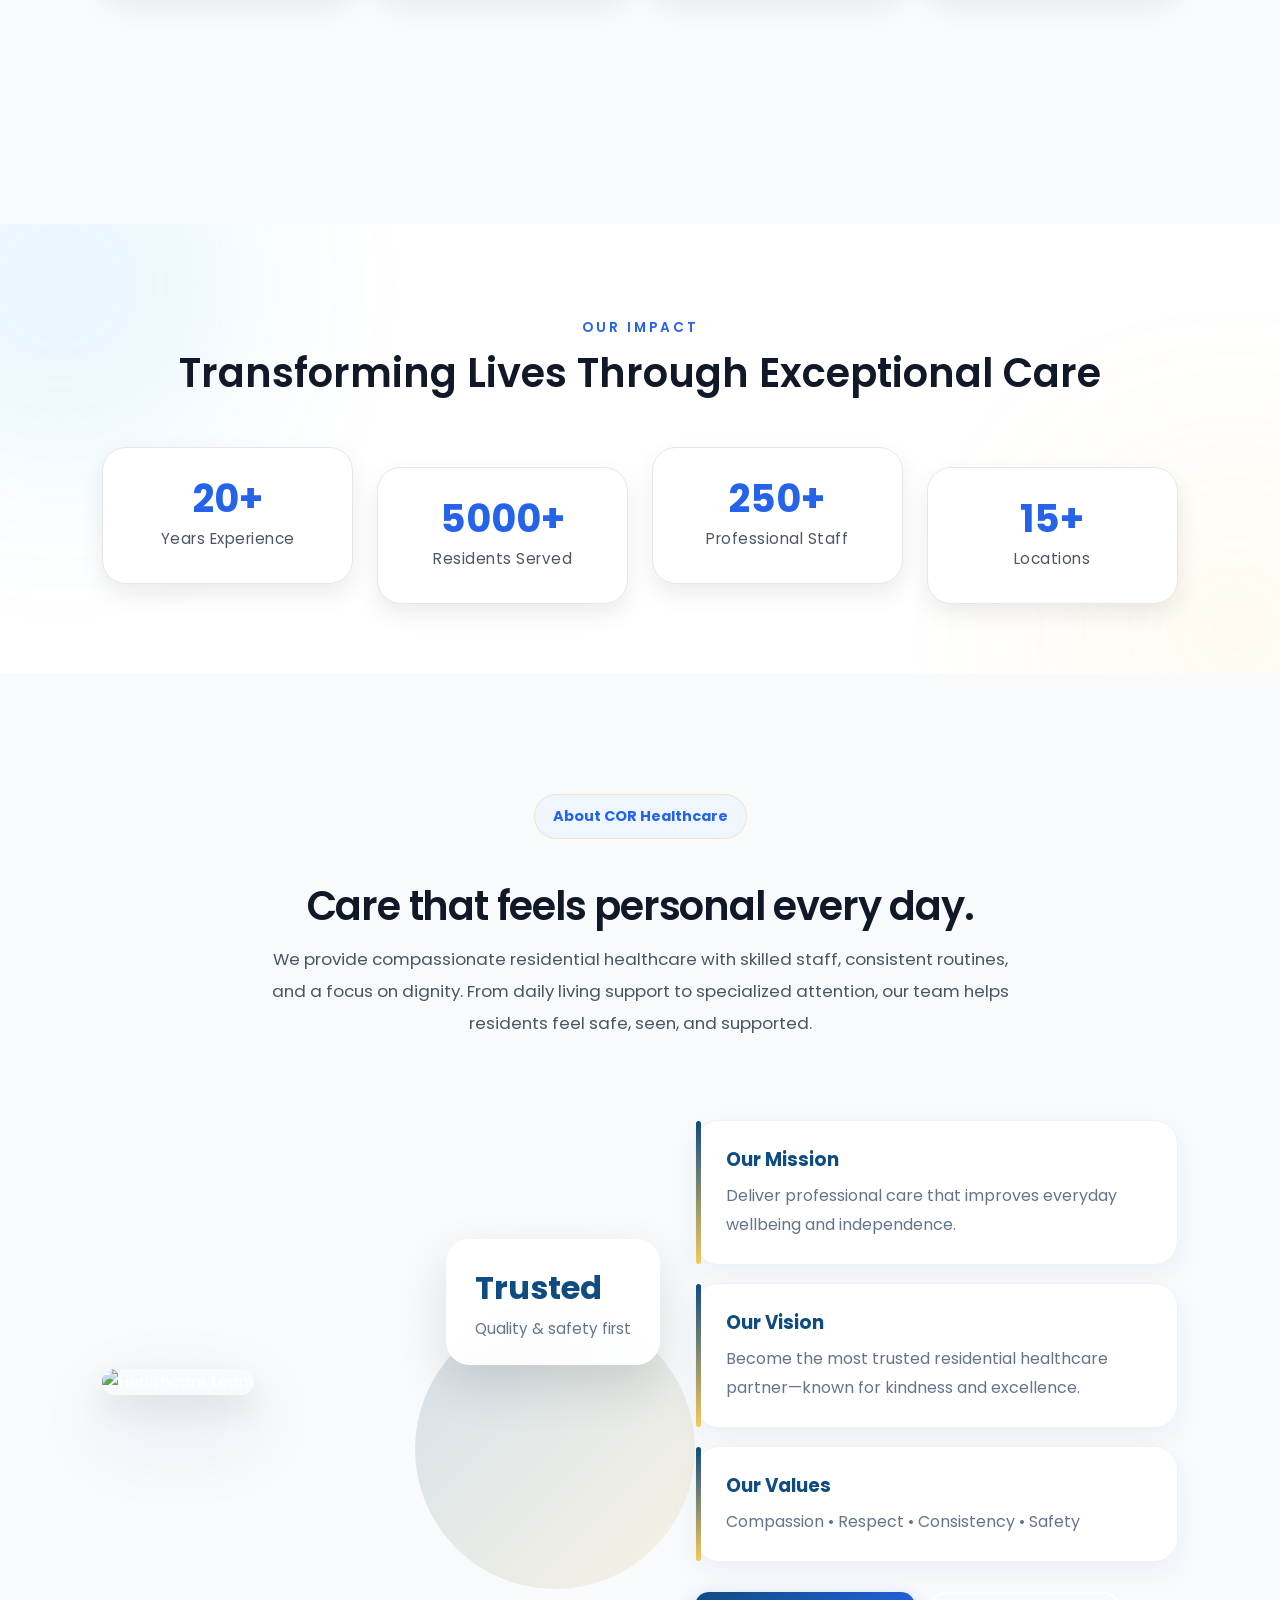
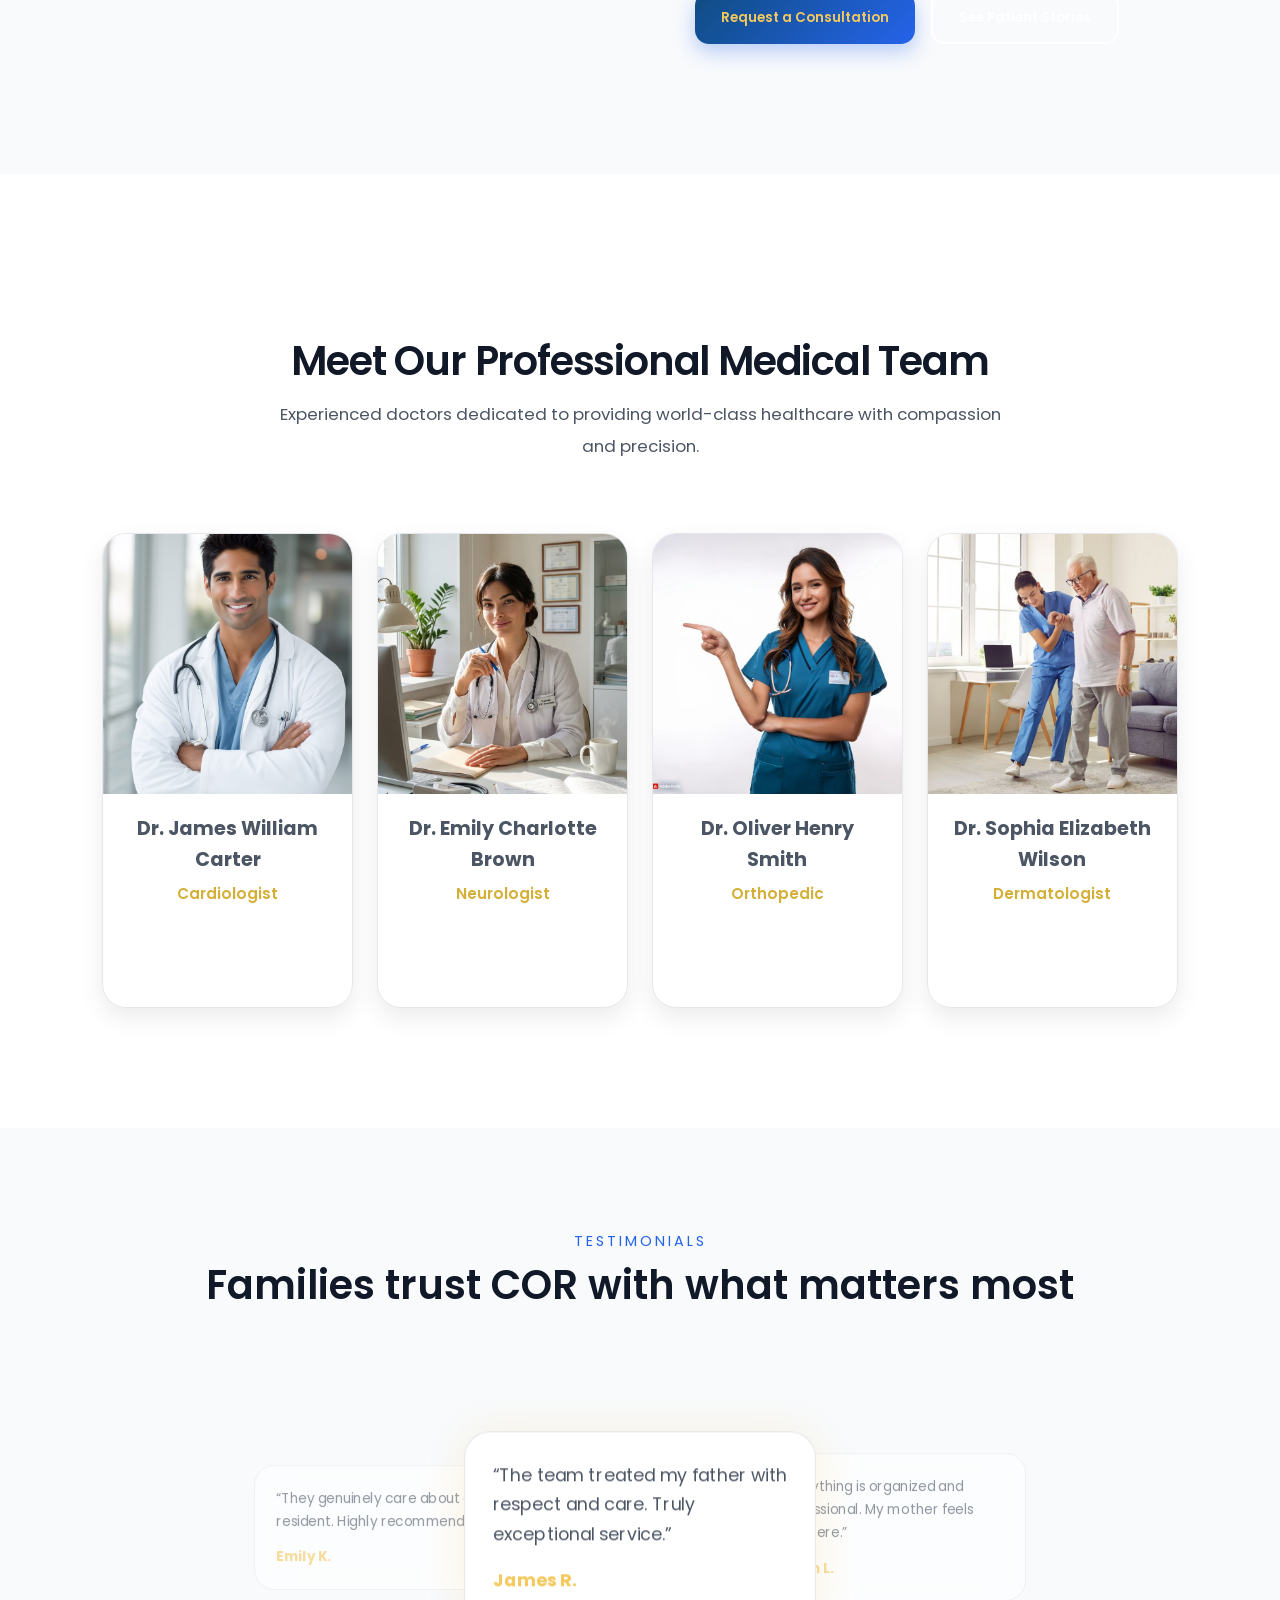
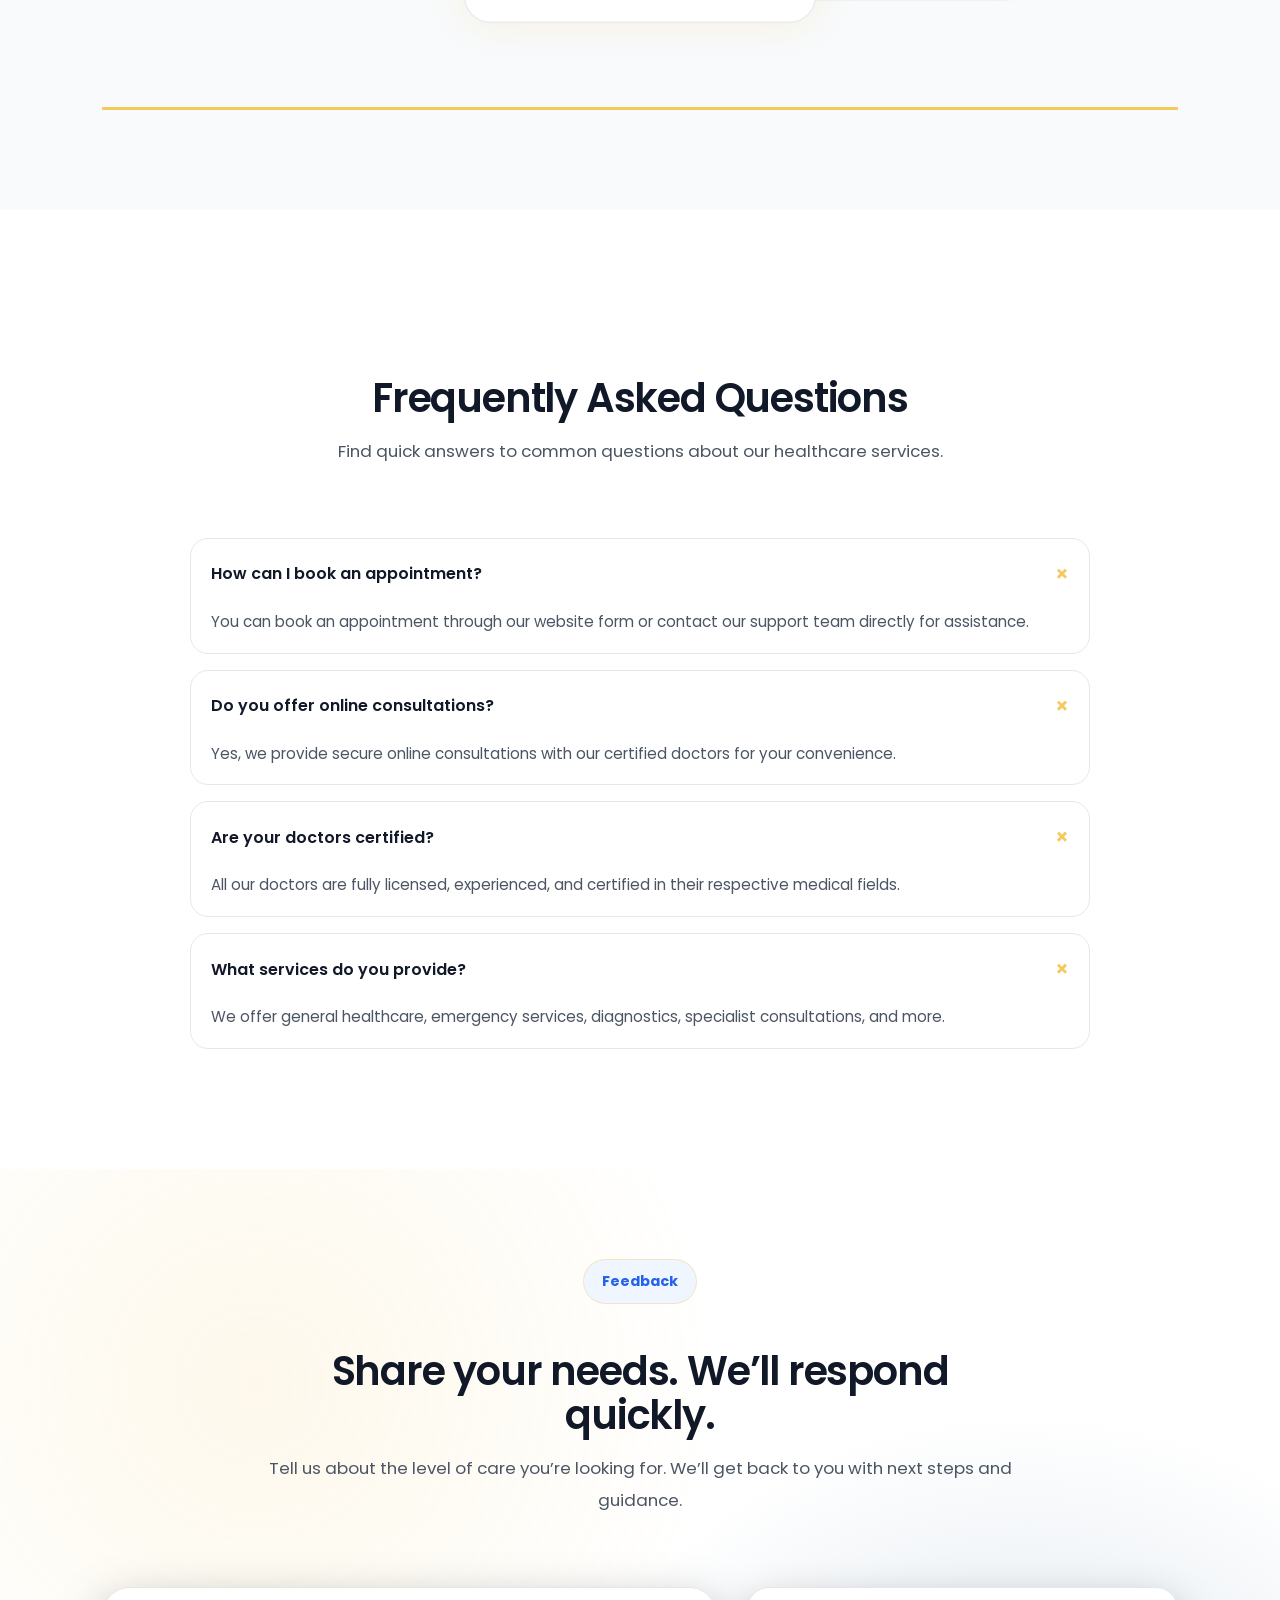
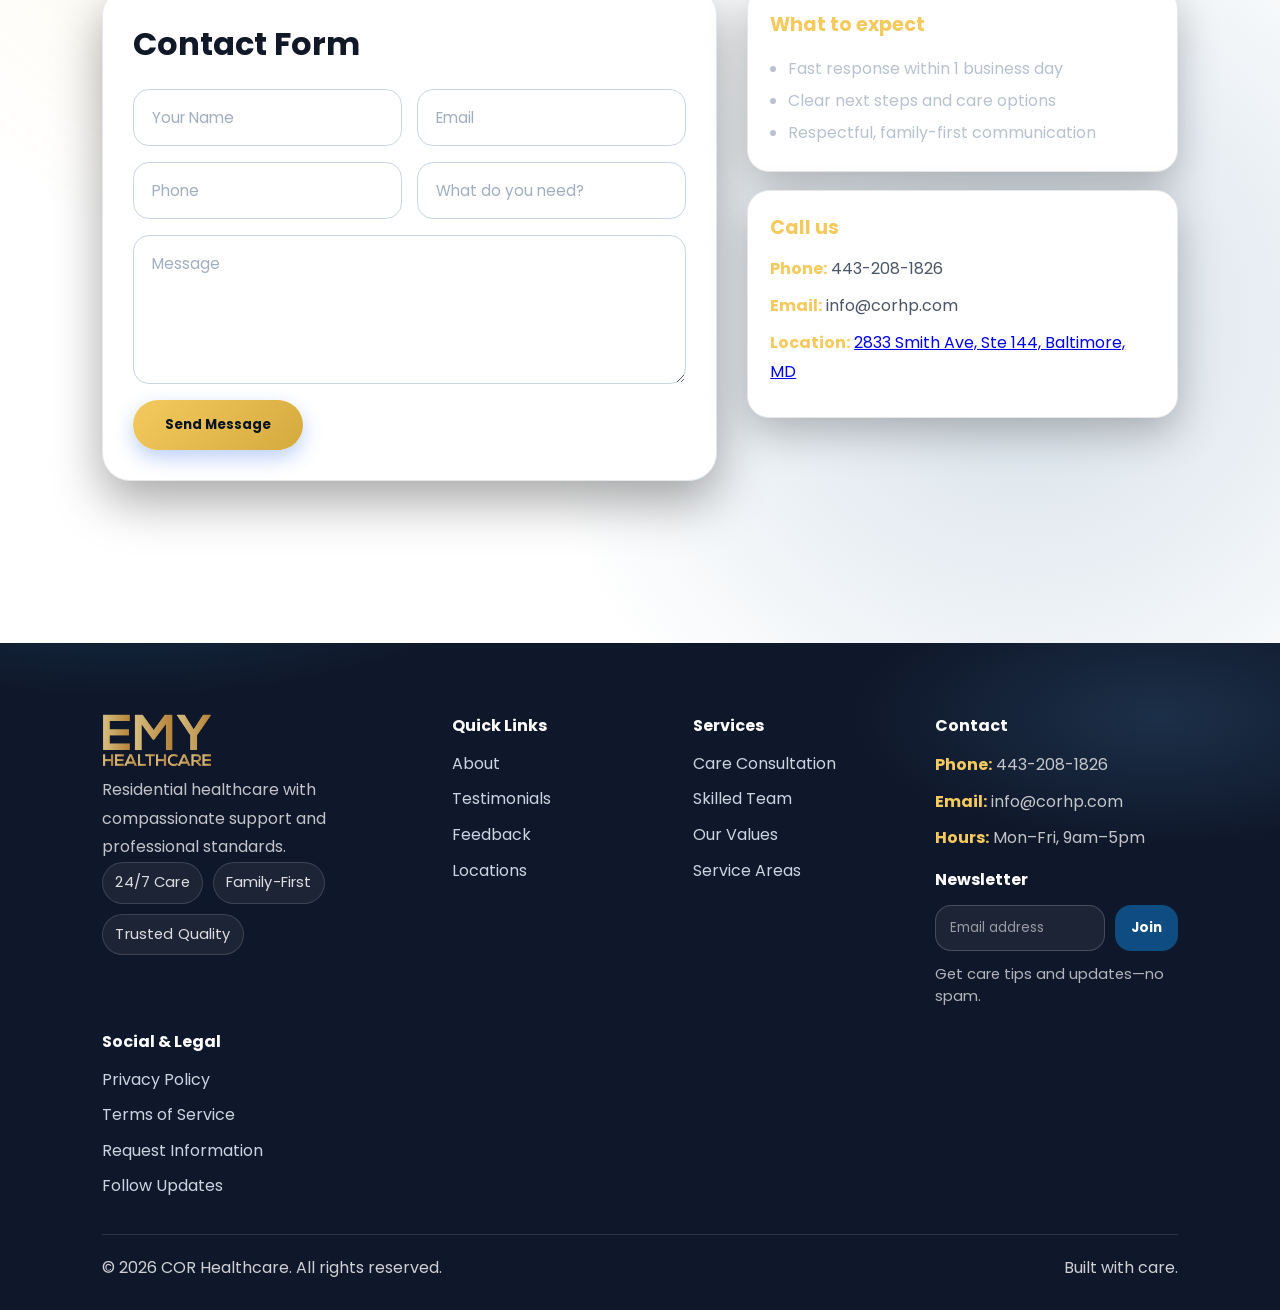
==== commit 4829e5c1: "last" ====
--- a/index.html
+++ b/index.html
@@ -109,7 +109,7 @@
   <div class="section-inner">
 
     <div class="trust-heading reveal">
-      <span style="color:white;">OUR TRUST</span>
+      <span style="color:#2563EB;">OUR TRUST</span>
       <h2 style="color:#f4c95d;font-weight:600;">
   Certified Healthcare You Can Rely On
 </h2>
@@ -186,7 +186,7 @@
   <section class="stats-section reveal">
 
   <div class="stats-heading">
-    <span style="color:white;">OUR IMPACT</span>
+    <span style="color:#2563EB;">OUR IMPACT</span>
     <h2 style="font-size:40px;font-weight:600;">Transforming Lives Through Exceptional Care</h2>
   </div>
 
@@ -344,7 +344,7 @@
   <section class="testimonials">
 
   <div class="t-heading">
-    <span style="color:white;">TESTIMONIALS</span>
+    <span style="color:#2563EB">TESTIMONIALS</span>
     <h2 style="font-size:40px;font-weight:600;">Families trust COR with what matters most</h2>
   </div>
 
--- a/index.css
+++ b/index.css
@@ -8,12 +8,10 @@
 body{
   margin: 0;
   padding: 0;
-  background:
-    radial-gradient(circle at top left, rgba(15,76,129,0.35), transparent 40%),
-    radial-gradient(circle at bottom right, rgba(244,201,93,0.22), transparent 35%),
-    #081420;
-  color:#fff;
+  background:#ffffff;
+  color:#111827;
   overflow-x:hidden;
+
 }
 
 
@@ -88,15 +86,16 @@
 
   z-index: 1000;
 
-  background: rgba(255,255,255,0.08);
+  background:#ffffff;
   backdrop-filter: blur(20px);
   -webkit-backdrop-filter: blur(20px);
 
   border: 1px solid rgba(255,255,255,0.18);
 
   border-radius: 0; /* optional */
-
-  box-shadow: 0 8px 32px rgba(31,38,135,.12);
+  border-bottom:1px solid #E5E7EB;
+
+  box-shadow:0 4px 20px rgba(0,0,0,.06);
 
   transition: .4s ease;
 }
@@ -123,7 +122,7 @@
 
 .nav-links a{
   text-decoration:none;
-  color:#f4c95d;
+  color:#111827;
   font-weight:500;
   position:relative;
   transition:.3s;
@@ -148,8 +147,8 @@
 
 /* BUTTON */
 .nav-btn{
-  background:#0f4c81;
-  color:#f4c95d;
+  background:#2563EB;
+  color:#fff;
   border:none;
   padding:14px 28px;
   border-radius:50px;
@@ -161,6 +160,7 @@
 
 .nav-btn:hover{
   transform:translateY(-3px);
+  background:#1E40AF;
   box-shadow:0 12px 25px rgba(15,76,129,.35);
 }
 
@@ -226,11 +226,11 @@
   --line-normal: 1.6;
   --line-relaxed: 1.8;
 
-  --text-primary: #ffffff;
-  --text-muted: rgba(255,255,255,0.72);
-
-  --primary: #0f4c81;
-  --accent: #f4c95d;
+  --text-primary: #111827;
+  --text-muted: #4B5563;
+
+  --primary:#2563EB;
+--accent:#D4AF37;
 }
 
 .hero-slider{
@@ -242,7 +242,7 @@
   gap:0;
   position:relative;
   isolation:isolate;
-  background: transparent;
+  background:#ffffff;
 }
 
 
@@ -335,8 +335,8 @@
 
 /* Flexible glass tag */
 .glass{
-  background: rgba(255,255,255,0.10);
-  border:1px solid rgba(255,255,255,0.22);
+  background:#ffffff;
+  border:1px solid #E5E7EB;
   backdrop-filter: blur(16px);
   -webkit-backdrop-filter: blur(16px);
 }
@@ -355,7 +355,7 @@
   font-size: 50px;
   line-height: 1.1;
   letter-spacing: -0.03em;
-  color: #ffffff;
+  color:#111827;
   font-weight: 600;
 }
 
@@ -363,7 +363,7 @@
 .hero-slider__description,
 .hero-content p{
   font-size: 1.05rem;
-  color: var(--text-muted);
+  color:#4B5563;
   line-height: var(--line-relaxed);
 }
 
@@ -453,7 +453,9 @@
 .stat-pill{
   width: max-content;
   padding:16px 18px;
+  background:#ffffff;
   border-radius:18px;
+  border:1px solid #E5E7EB;
   box-shadow:0 22px 60px rgba(0,0,0,0.10);
 }
 
@@ -875,8 +877,8 @@
 .trust-section{
   padding:120px 8%;
   position:relative;
-  background:transparent;
-  color:#fff;
+  background:#F8FAFC;
+  color:#111827;
 }
 
 .trust-heading{
@@ -896,13 +898,13 @@
 .trust-heading h2{
   font-size:clamp(2rem,4vw,3rem);
   margin:15px 0;
-  color:#ffffff;
+  color:#111827;
   font-weight:800;
   line-height:1.2;
 }
 
 .trust-heading p{
-  color:rgba(255,255,255,0.85);
+  color:#4B5563;
   font-size:1.05rem;
   line-height:1.8;
 }
@@ -917,8 +919,9 @@
 /* CARD */
 /* Line ~680: trust-card */
 .trust-card{
-  background:rgba(255,255,255,0.06);
-  border:1px solid rgba(255,255,255,0.18); /* 0.12 se 0.18 */
+  background:#ffffff;
+  border:1px solid #E5E7EB;
+  box-shadow:0 10px 30px rgba(0,0,0,.08);
   backdrop-filter:blur(18px);
   -webkit-backdrop-filter:blur(18px);
   border-radius:22px;
@@ -958,8 +961,8 @@
   align-items:center;
   justify-content:center;
 
-  background: linear-gradient(145deg, #0b0b0b, #1a1a1a);
-  border:1px solid rgba(244,201,93,0.5);
+  background:#EFF6FF;
+  border:1px solid #BFDBFE;
   border-radius:18px;
 
   box-shadow:
@@ -1016,13 +1019,13 @@
 .trust-card h3{
   font-size:1.2rem;
   margin-bottom:10px;
-  color:#ffffff;
+  color:#111827;
   font-weight:700;
 }
 
 .trust-card p{
   font-size:0.95rem;
-  color:rgba(255,255,255,0.85);
+  color:#4B5563;
   line-height:1.7;
 }
 
@@ -1069,7 +1072,7 @@
     padding:90px 8%;
     position:relative;
     overflow:hidden;
-    background: transparent;
+    background:#ffffff;
 }
 
 
@@ -1110,7 +1113,7 @@
 }
 
 .stats-heading span{
-    color:#f4c95d;
+    color:#2563EB;
     font-weight:600;
     letter-spacing:3px;
     font-size:.85rem;
@@ -1118,7 +1121,7 @@
 }
 
 .stats-heading h2{
-    color:#f4c95d;
+    color:#111827;
     font-size:clamp(1.8rem,3vw,2.8rem);
     margin-top:10px;
     line-height:1.2;
@@ -1141,10 +1144,11 @@
     padding:32px 20px;
     border-radius:24px;
 
-    background:rgba(255,255,255,.08);
+    background:#ffffff;
+  border:1px solid #E5E7EB;
     backdrop-filter:blur(20px);
 
-    border:1px solid rgba(255,255,255,.08);
+    box-shadow:0 10px 25px rgba(0,0,0,.08);
 
     text-align:center;
 
@@ -1186,20 +1190,16 @@
     font-weight:700;
     margin-bottom:8px;
     line-height:1;
-
-    background:linear-gradient(
-        135deg,
-        #ffffff,
-        #f4c95d,
-        #fff6d5
-    );
+    color:#2563EB;
+
+    background:none;
 
     -webkit-background-clip:text;
-    -webkit-text-fill-color:transparent;
+    -webkit-text-fill-color:unset;
 }
 
 .stat-box p{
-    color:#cbd5e1;
+    color:#4B5563;
     font-size:.95rem;
     letter-spacing:.5px;
     margin:0;
@@ -1249,7 +1249,7 @@
   padding:120px 8%;
   position:relative;
   overflow:hidden;
-  background: transparent;
+  background:#F8FAFC;
   color:#fff;
 }
 
@@ -1269,8 +1269,8 @@
   display:inline-block;
   padding:10px 18px;
   border-radius:999px;
-  background:rgba(255,255,255,0.06);
-  color:#f4c95d;
+  background:#EFF6FF;
+  color:#2563EB;
   font-weight:700;
   font-size:.9rem;
   border:1px solid rgba(244,201,93,0.35);
@@ -1279,7 +1279,7 @@
 
 .section-heading h2{
   font-size:clamp(2.2rem,4vw,4rem);
-  color:#f4c95d;
+  color:#111827;
   margin:20px 0 16px;
   line-height:1.1;
   font-weight:800;
@@ -1288,7 +1288,7 @@
 
 
 .section-heading p{
-  color:#64748b;
+  color:#4B5563;
   font-size:1.05rem;
   line-height:1.9;
 }
@@ -1531,9 +1531,10 @@
 
 /* CARD */
 .doctor-card{
-  background:rgba(255,255,255,0.06);
-  border:1px solid rgba(255,255,255,0.12);
+  background:#ffffff;
+  border:1px solid #E5E7EB;
   border-radius:24px;
+  box-shadow:0 10px 25px rgba(0,0,0,.08);
   overflow:hidden;
   backdrop-filter:blur(18px);
   -webkit-backdrop-filter:blur(18px);
@@ -1574,14 +1575,14 @@
 
 .doctor-info h3{
   font-size:1.2rem;
-  color:#ffffff;
+  color:#4B5563;
   margin-bottom:6px;
   font-weight:700;
 }
 
 .doctor-info span{
   display:block;
-  color:#f4c95d;
+  color:#D4AF37;
   font-weight:600;
   margin-bottom:10px;
   font-size:0.95rem;
@@ -1624,7 +1625,7 @@
 ========================= */
 .testimonials{
   padding:100px 8%;
-  background: transparent;
+  background:#F8FAFC;
   color:#f4c95d;
   overflow:hidden;
 }
@@ -1643,6 +1644,7 @@
 
 .t-heading h2{
   font-size:2.2rem;
+  color:#111827;
 }
 
 /* CAROUSEL */
@@ -1661,10 +1663,11 @@
   padding:25px;
   border-radius:24px;
 
-  background:rgba(255,255,255,0.08);
+  background:#ffffff;
+  border:1px solid #E5E7EB;
   backdrop-filter:blur(20px);
 
-  border:1px solid rgba(255,255,255,0.1);
+ 
 
   transition:all 0.7s ease;
   opacity:0.4;
@@ -1700,7 +1703,7 @@
 
 /* TEXT */
 .card p{
-  color:#cbd5e1;
+  color:#4B5563;
   line-height:1.7;
 }
 
@@ -1740,8 +1743,8 @@
 
 /* ITEM */
 .faq-item{
-  background:rgba(255,255,255,0.06);
-  border:1px solid rgba(255,255,255,0.12);
+  background:#ffffff;
+  border:1px solid #E5E7EB;
   border-radius:18px;
   overflow:hidden;
   backdrop-filter:blur(16px);
@@ -1768,7 +1771,7 @@
 
   font-size:1rem;
   font-weight:600;
-  color:#ffffff;
+  color:#111827;
   cursor:pointer;
 }
 
@@ -1783,7 +1786,7 @@
   max-height:0;
   overflow:hidden;
   padding:0 20px;
-  color:rgba(255,255,255,0.7);
+  color:#4B5563;
   font-size:0.95rem;
   line-height:1.7;
   transition:0.4s ease;
@@ -1837,8 +1840,8 @@
 }
 
 .feedback-card{
-  background:rgba(10,18,30,.88);
-  border:1px solid rgba(244,201,93,.18);
+  background:#ffffff;
+  border:1px solid #E5E7EB;
   backdrop-filter:blur(20px);
   -webkit-backdrop-filter:blur(20px);
   border-radius:28px;
@@ -1849,7 +1852,7 @@
 }
 
 .feedback-card h3{
-  color:#f4c95d;
+  color:#111827;
   font-size:2rem;
   margin-bottom:10px;
 }
@@ -1877,9 +1880,9 @@
   width:100%;
   padding:16px 18px;
   border-radius:16px;
-  background:rgba(255,255,255,.04);
-  border:1px solid rgba(244,201,93,.12);
-  color:#fff;
+  background:#ffffff;
+  border:1px solid #CBD5E1;
+  color:#111827;
   outline:none;
   transition:.35s ease;
   font-size:.95rem;
@@ -1931,8 +1934,8 @@
 }
 
 .side-box{
-  background:rgba(10,18,30,.88);
-  border:1px solid rgba(244,201,93,.18);
+  background:#ffffff;
+  border:1px solid #E5E7EB;
   backdrop-filter:blur(20px);
   -webkit-backdrop-filter:blur(20px);
   border-radius:22px;
@@ -1961,7 +1964,7 @@
 }
 
 .contact-line{
-  color:#b8c2cf;
+  color:#4B5563;
   margin:8px 0;
   line-height:1.8;
 }
@@ -2009,7 +2012,7 @@
 ========================= */
 .footer{
   padding:70px 8% 30px;
-  background: transparent;
+  background:#0F172A;
   color:white;
   position:relative;
   overflow:hidden;
@@ -2066,7 +2069,7 @@
 }
 
 .footer-col a{
-  color:rgba(255,255,255,0.8);
+  color:#CBD5E1;
   text-decoration:none;
   position:relative;
 }
@@ -2078,6 +2081,7 @@
   bottom:-6px;
   width:0%;
   height:2px;
+  color:#D4AF37;
   background:#67c3ff;
   transition:.3s;
 }
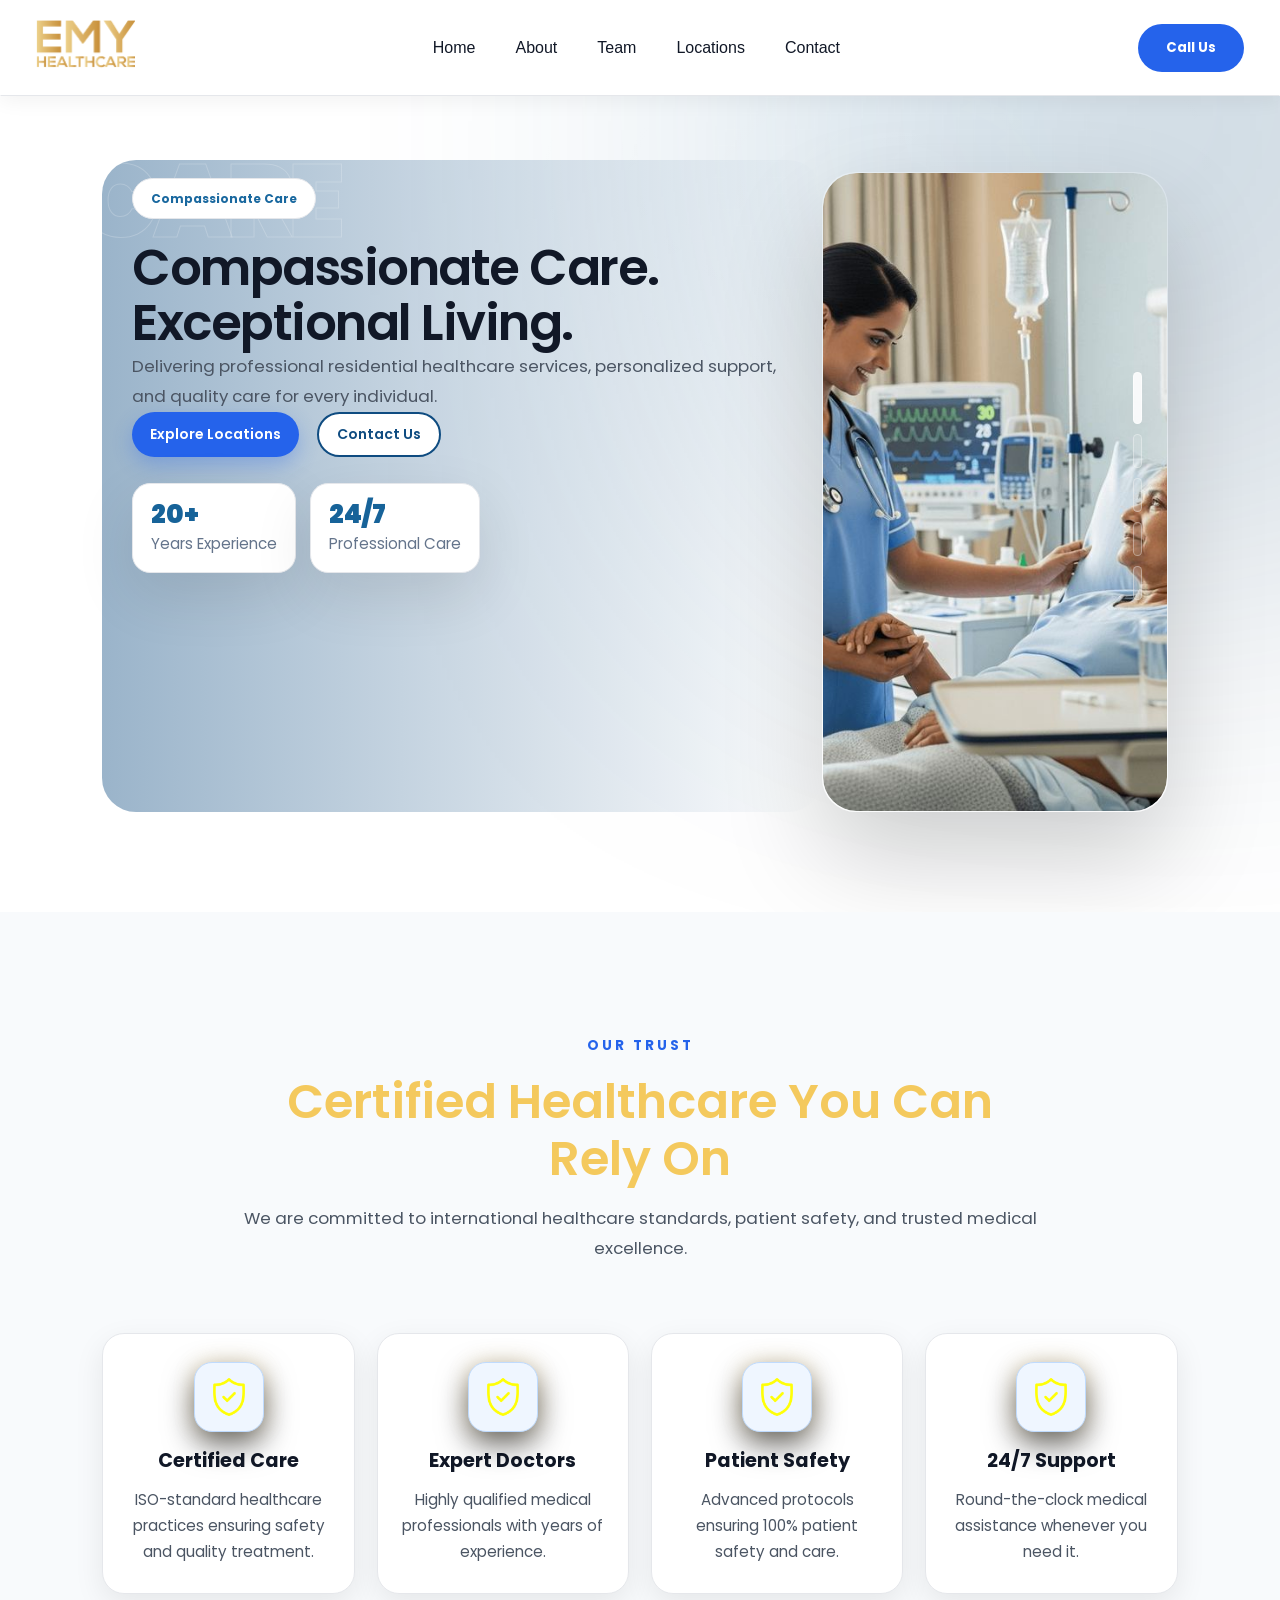
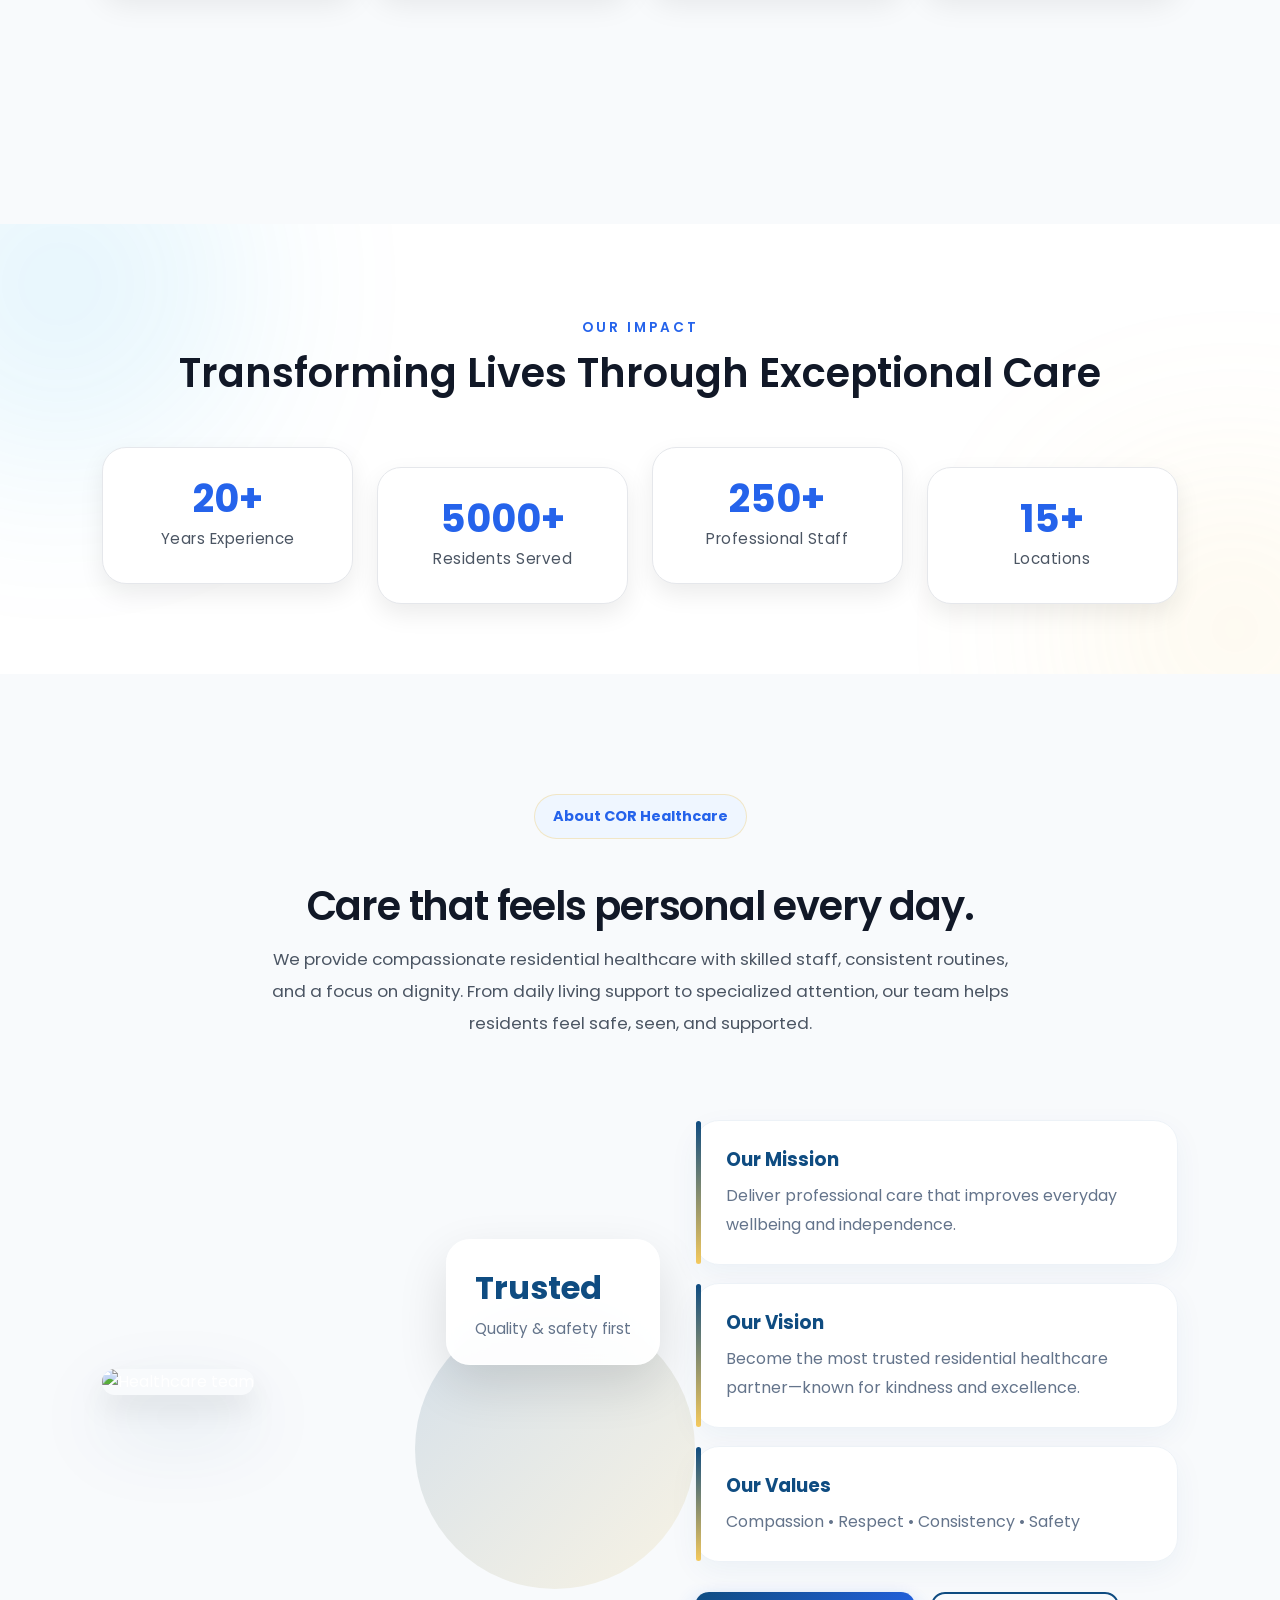
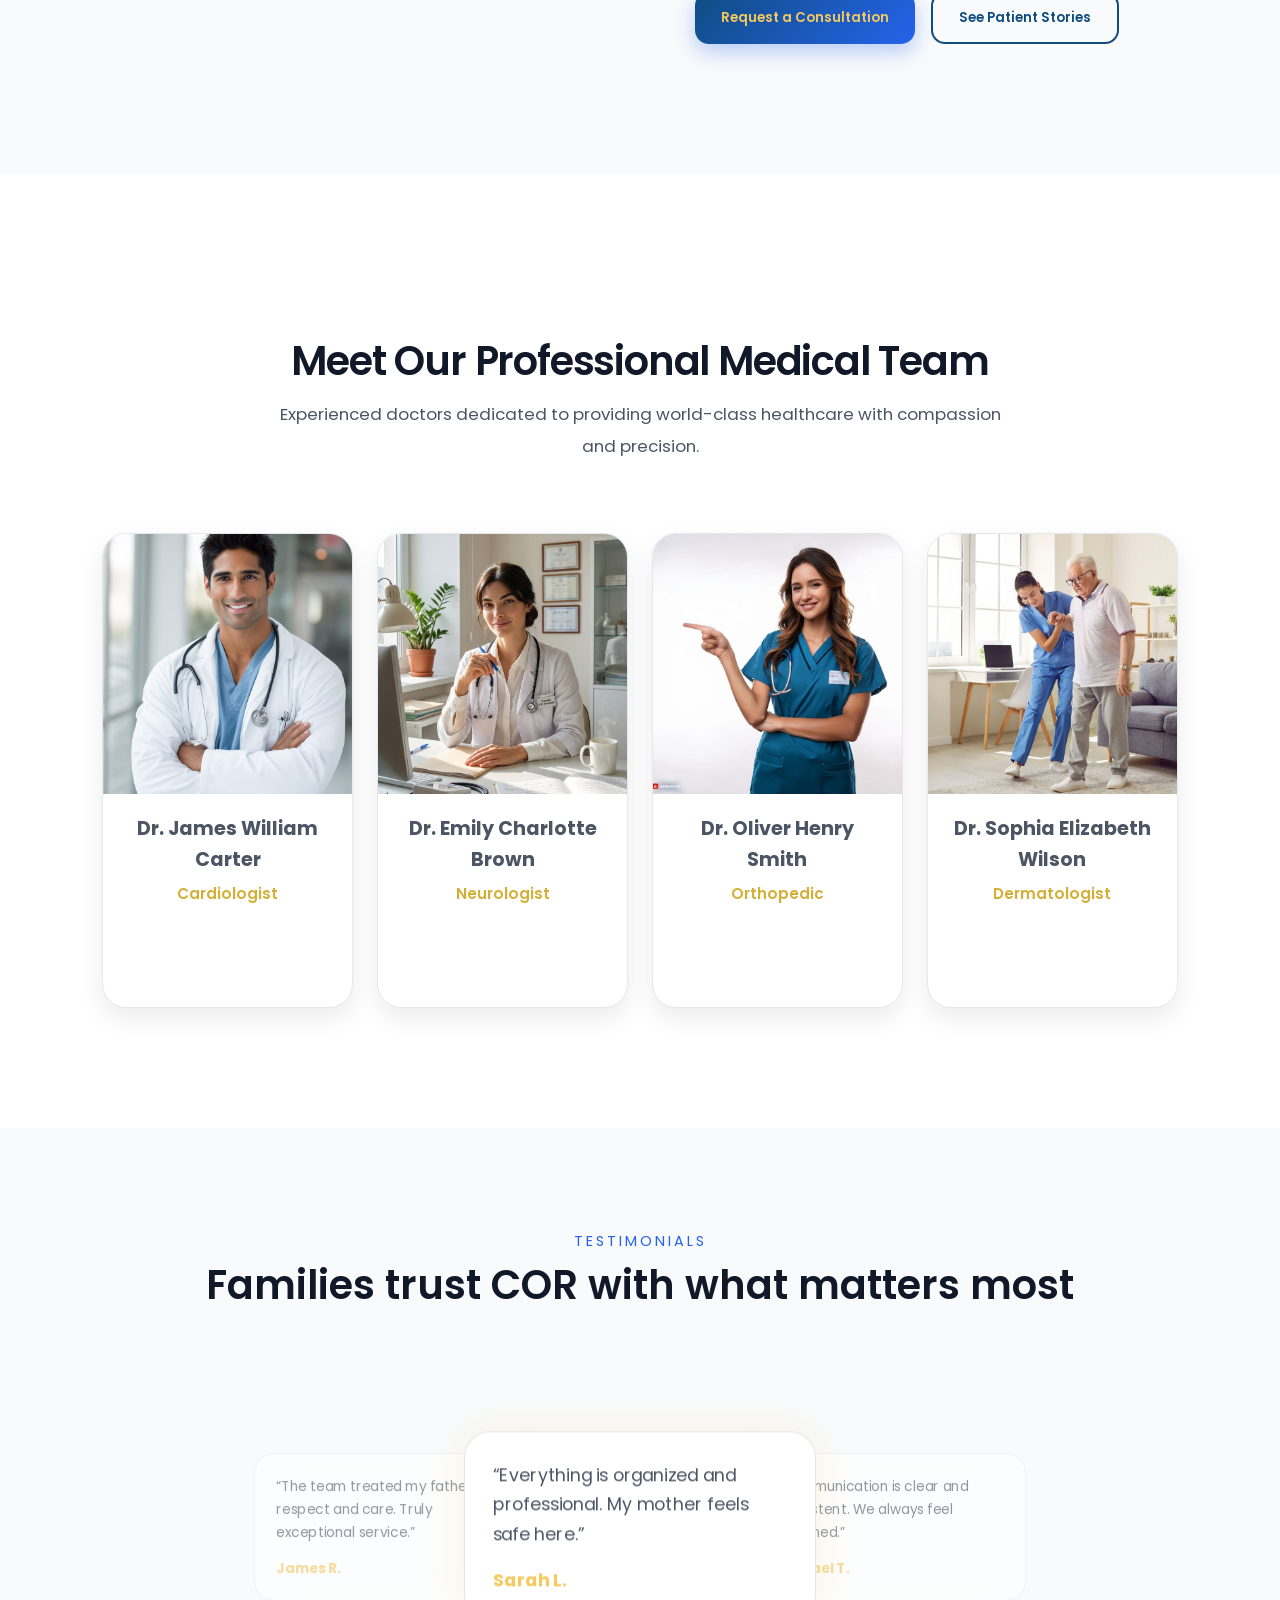
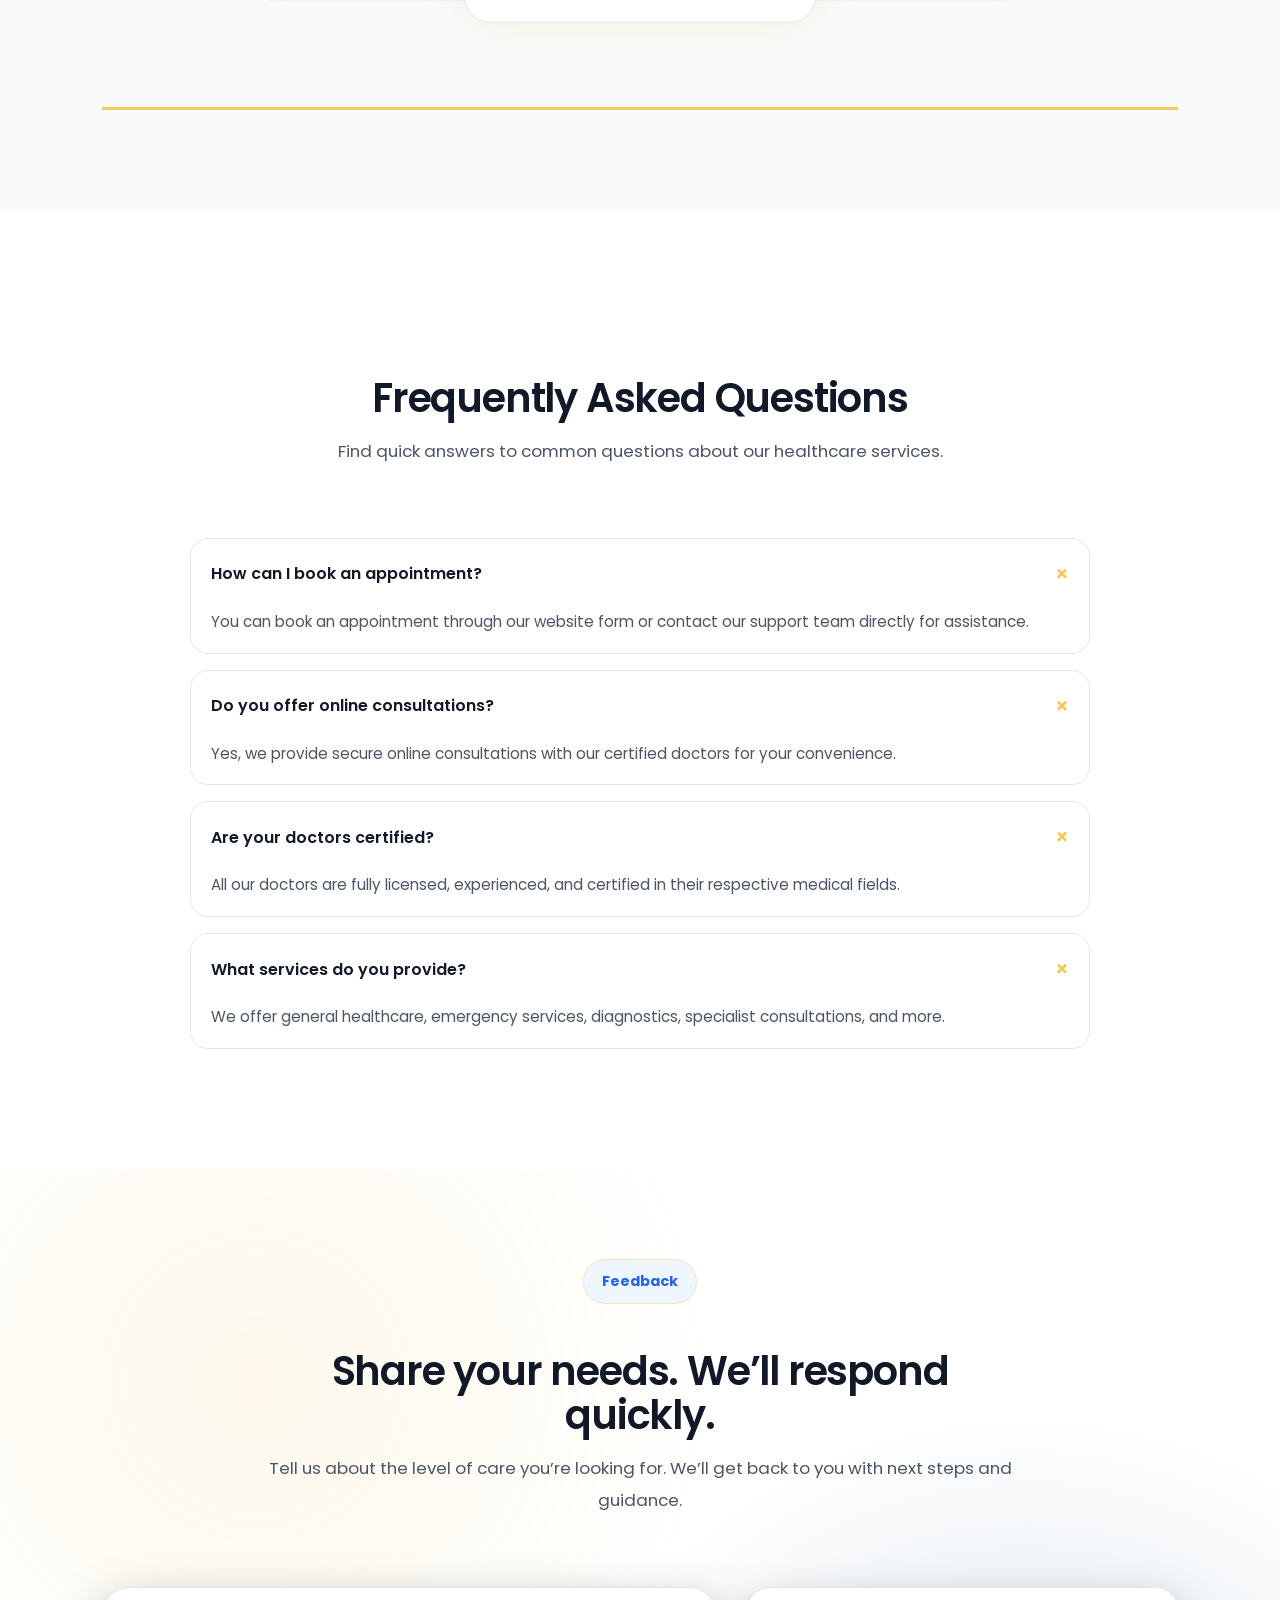
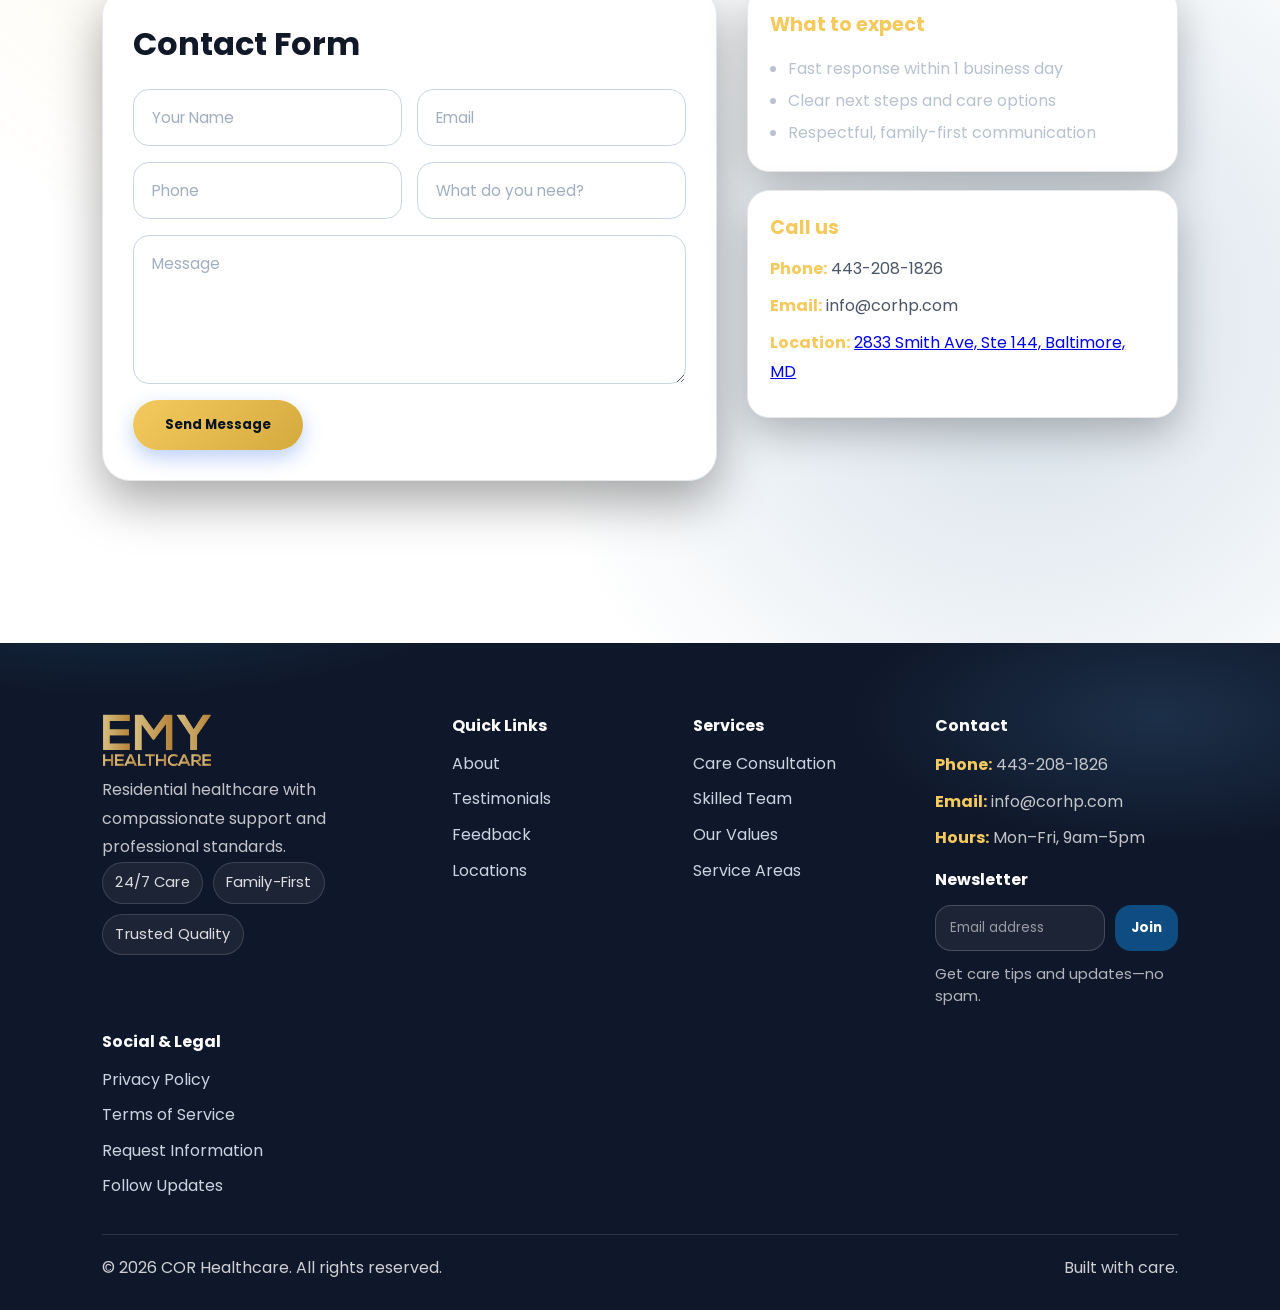
==== commit 2af74bb3: "last" ====
--- a/index.html
+++ b/index.html
@@ -53,14 +53,14 @@
         </p>
 
         <div class="hero-slider__ctas">
-          <button class="primary-btn" type="button" data-cta-primary style="padding:10px 18px; font-size:14px;">
-  Explore Locations
-</button>
-
-<button class="secondary-btn" type="button" data-cta-secondary style="padding:10px 18px; font-size:14px;">
-  Contact Us
-</button>
-        </div>
+  <button class="primary-btn" type="button" data-cta-primary style="padding:10px 18px; font-size:14px;" onclick="location.href='locations.html'">
+    Explore Locations
+  </button>
+
+  <button class="secondary-btn" type="button" data-cta-secondary style="padding:10px 18px; font-size:14px;" onclick="location.href='contact.html'">
+    Contact Us
+  </button>
+</div>
 
         <div class="hero-slider__stats" aria-label="Healthcare highlights">
           <div class="stat-pill glass" data-stat-1>
--- a/index.css
+++ b/index.css
@@ -1445,8 +1445,8 @@
 
 
 .about-cta .secondary-btn{
-  border:2px solid #ffffff;  /* Dark bg pe white border */
-  color:#ffffff;             /* White text */
+  border:2px solid #0f4c81;  /* Dark bg pe white border */
+  color:#0f4c81;             /* White text */
   background:transparent;
 }
 .about-cta .secondary-btn:hover{
